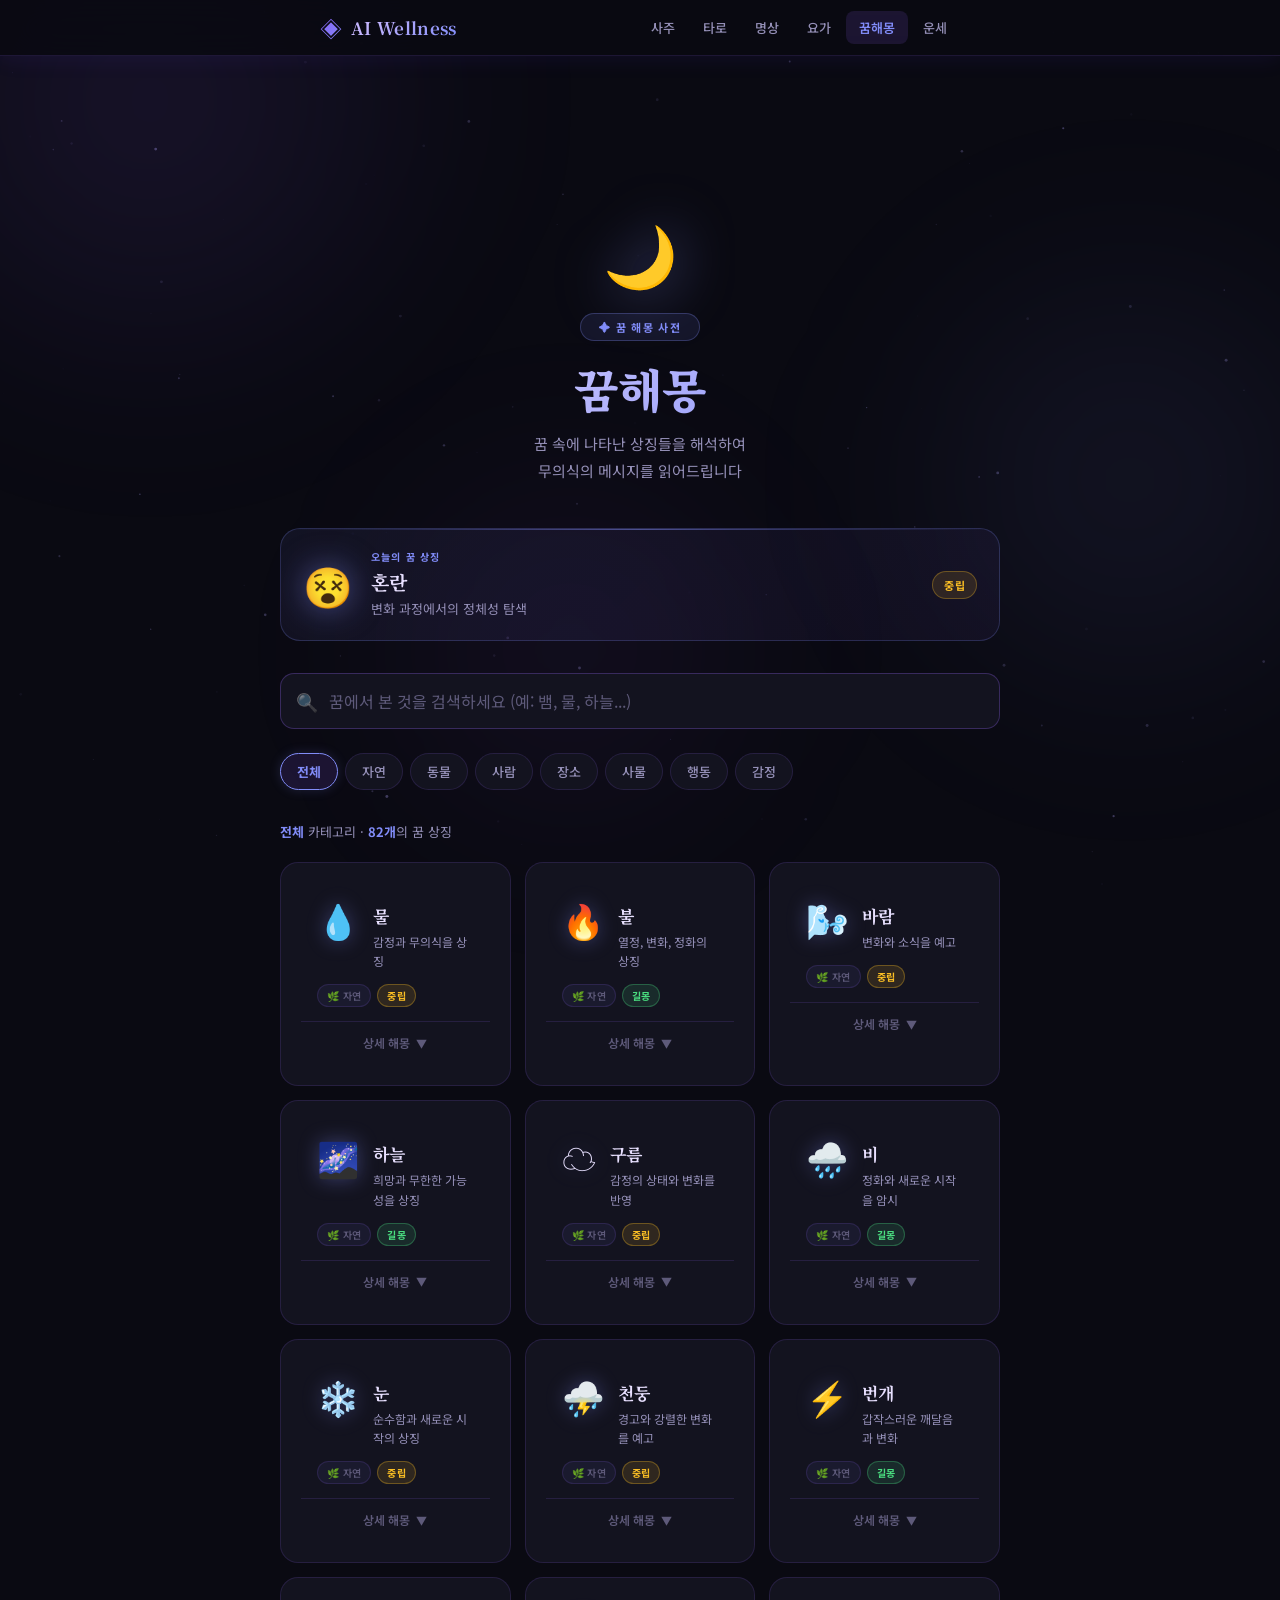
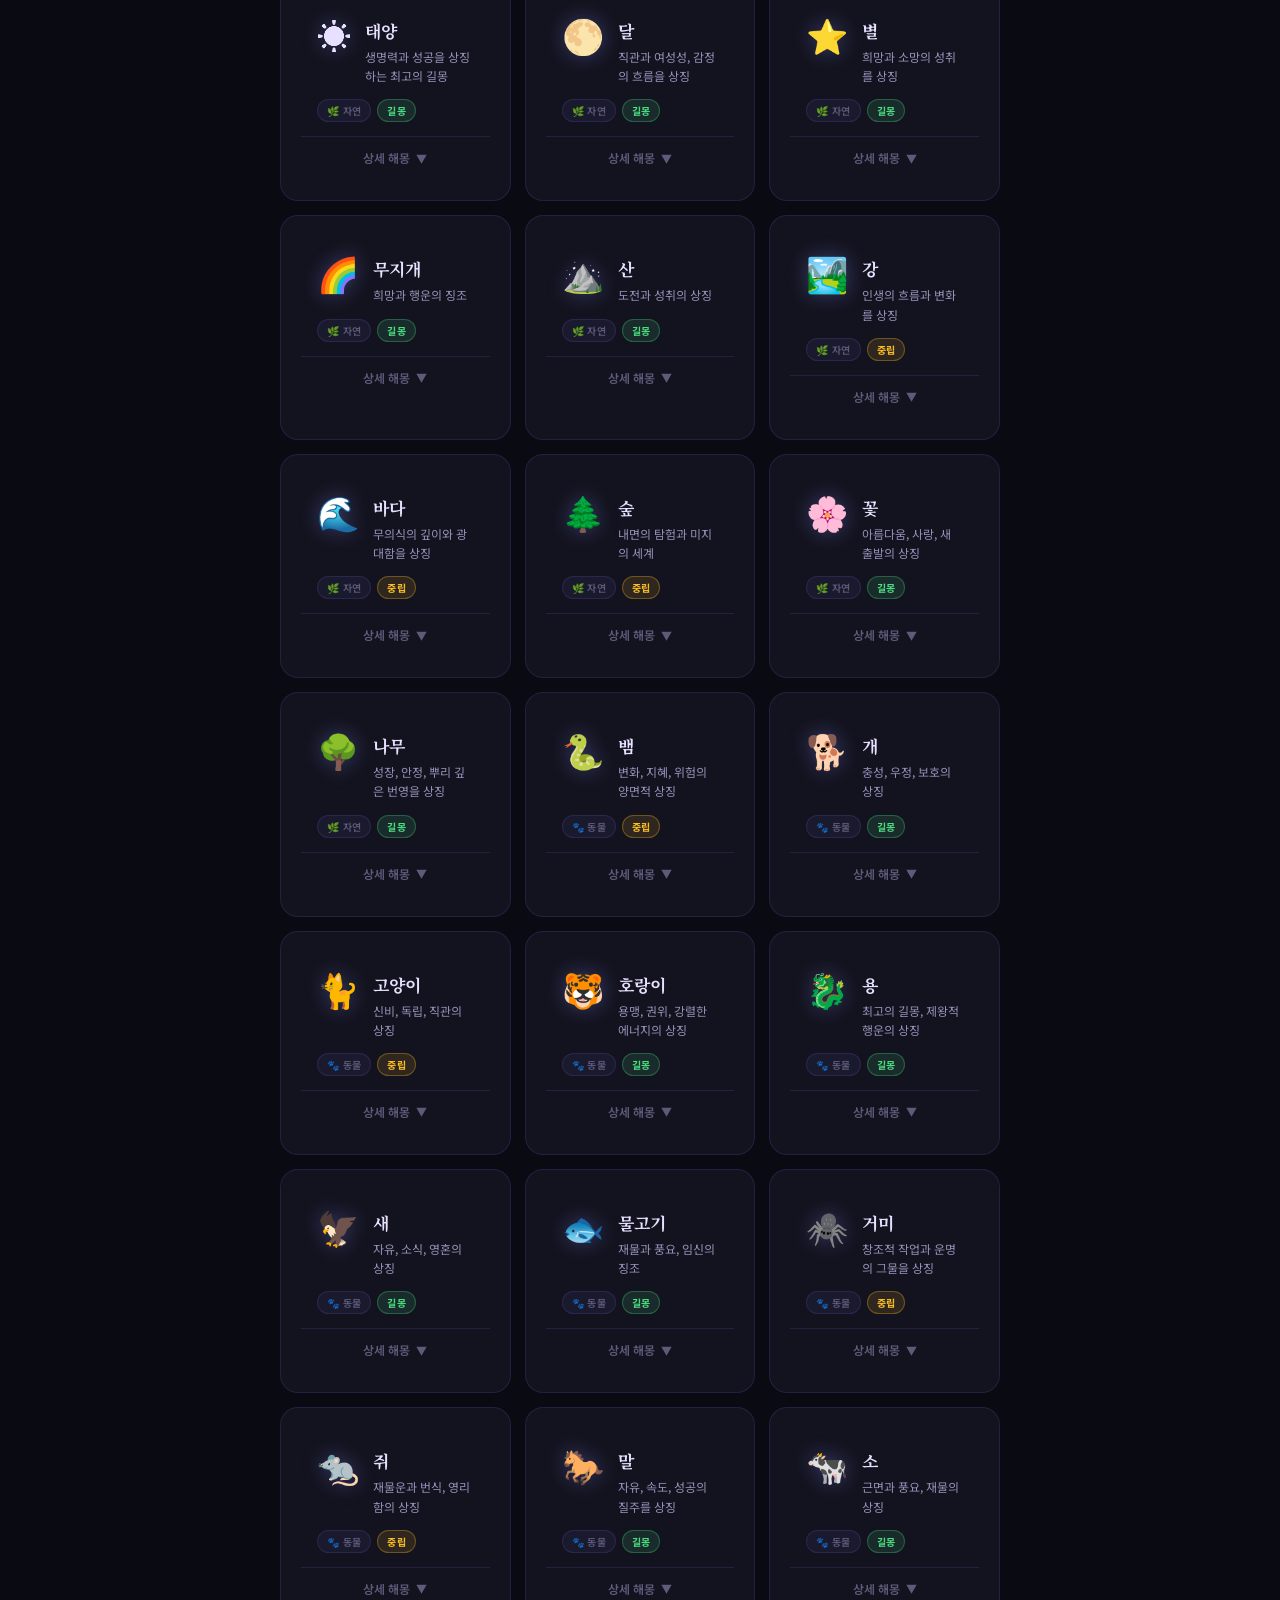
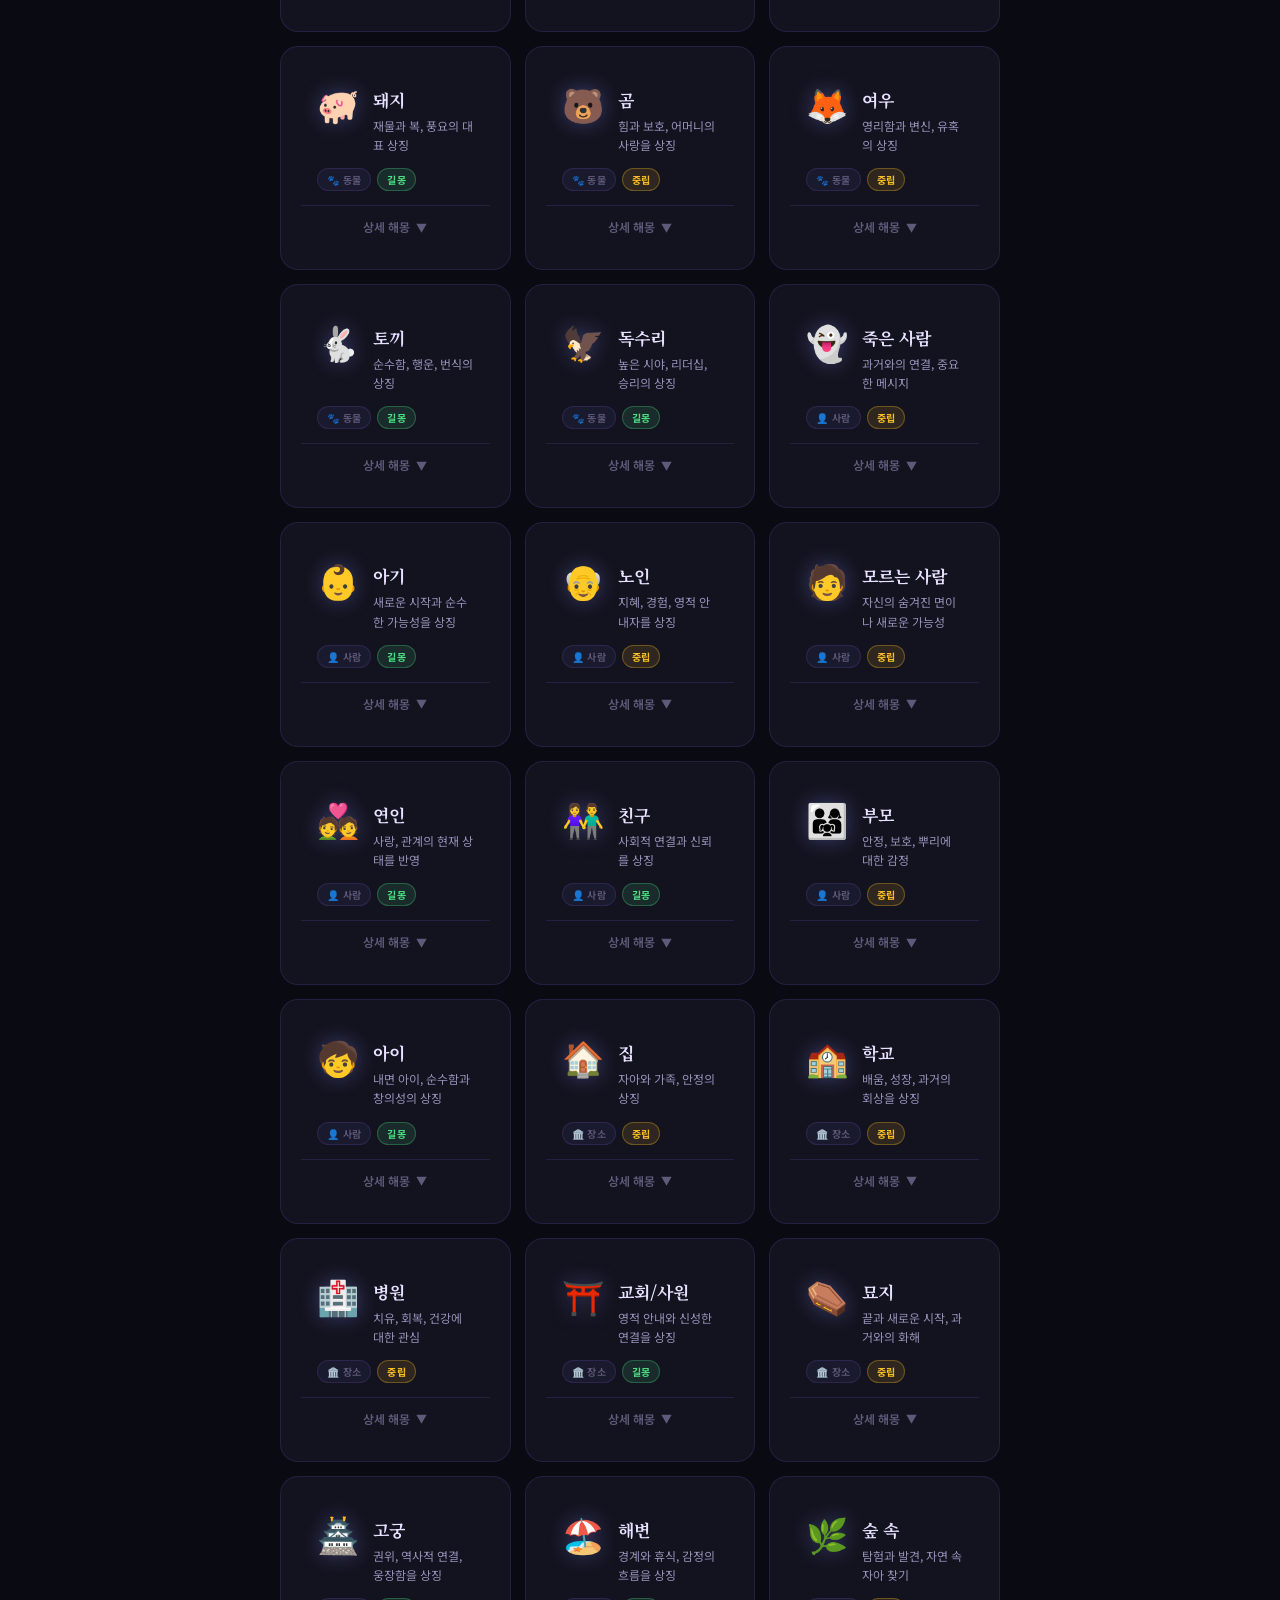
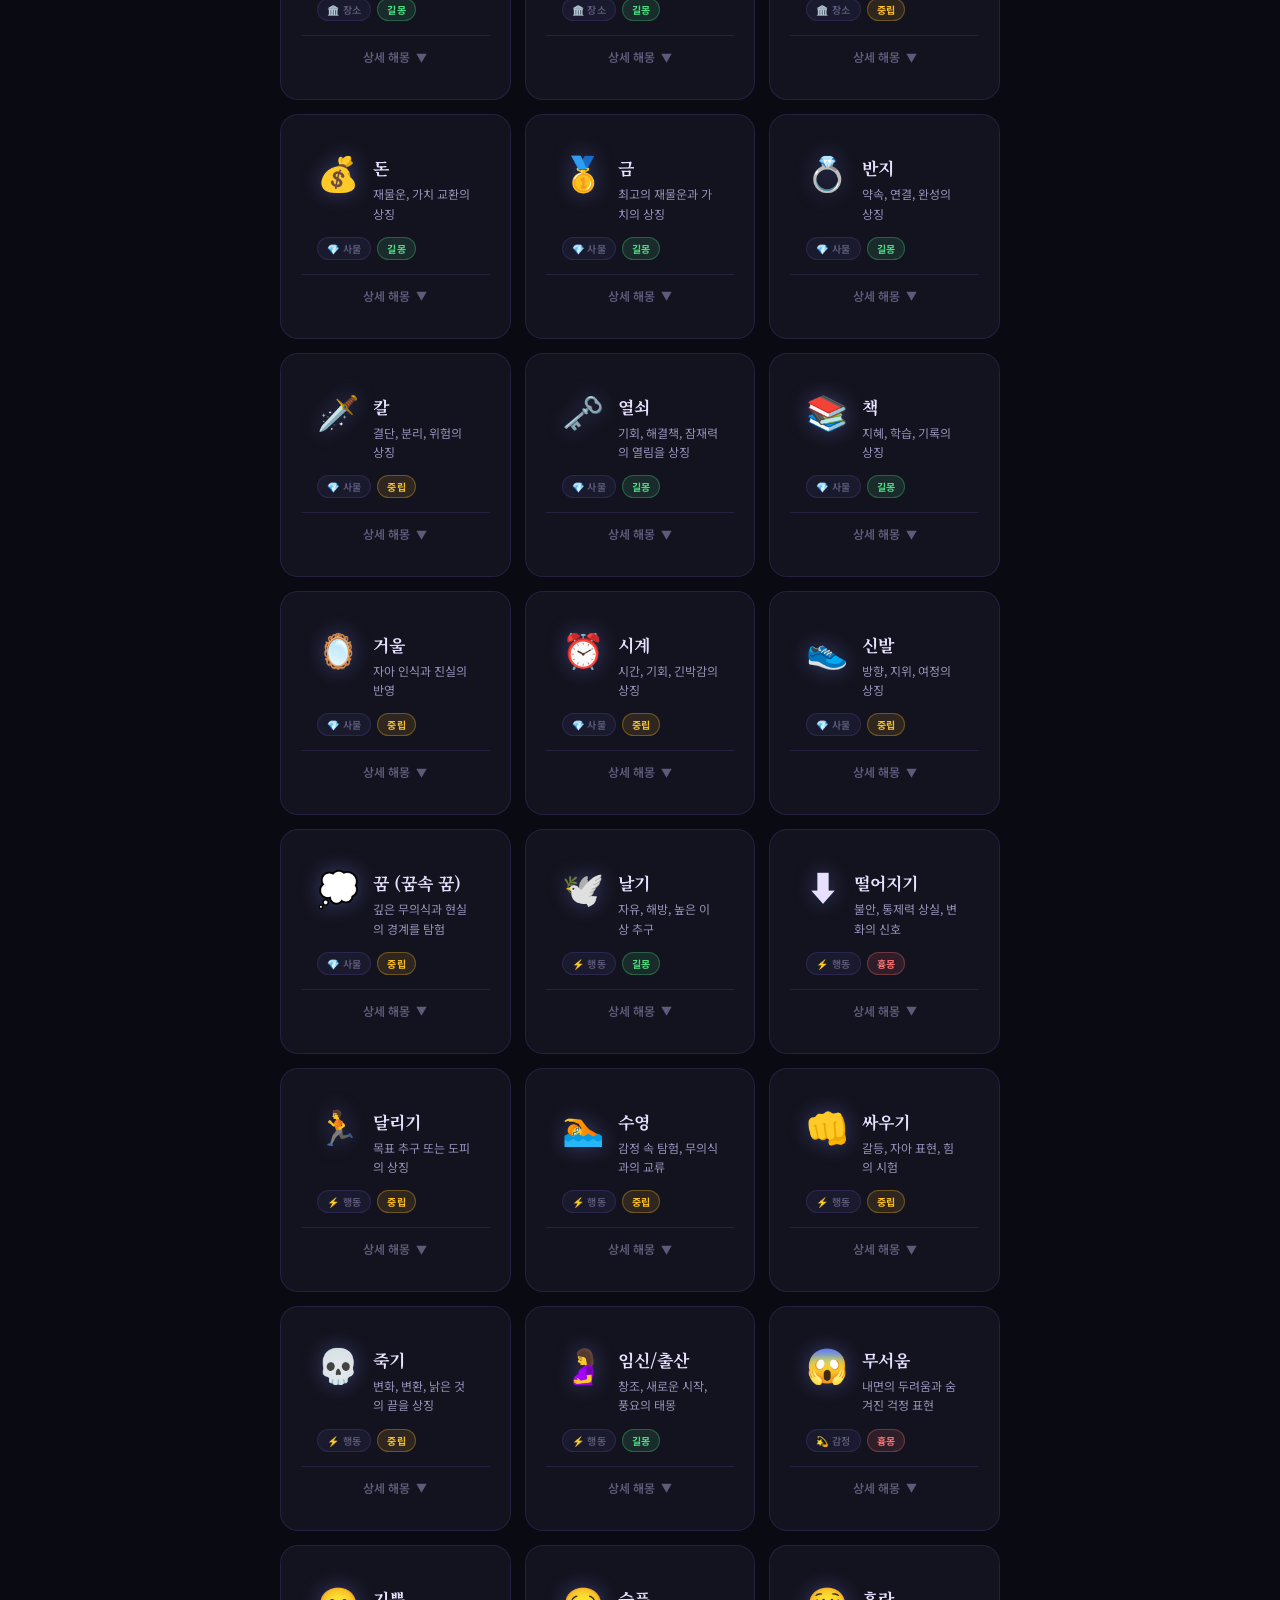
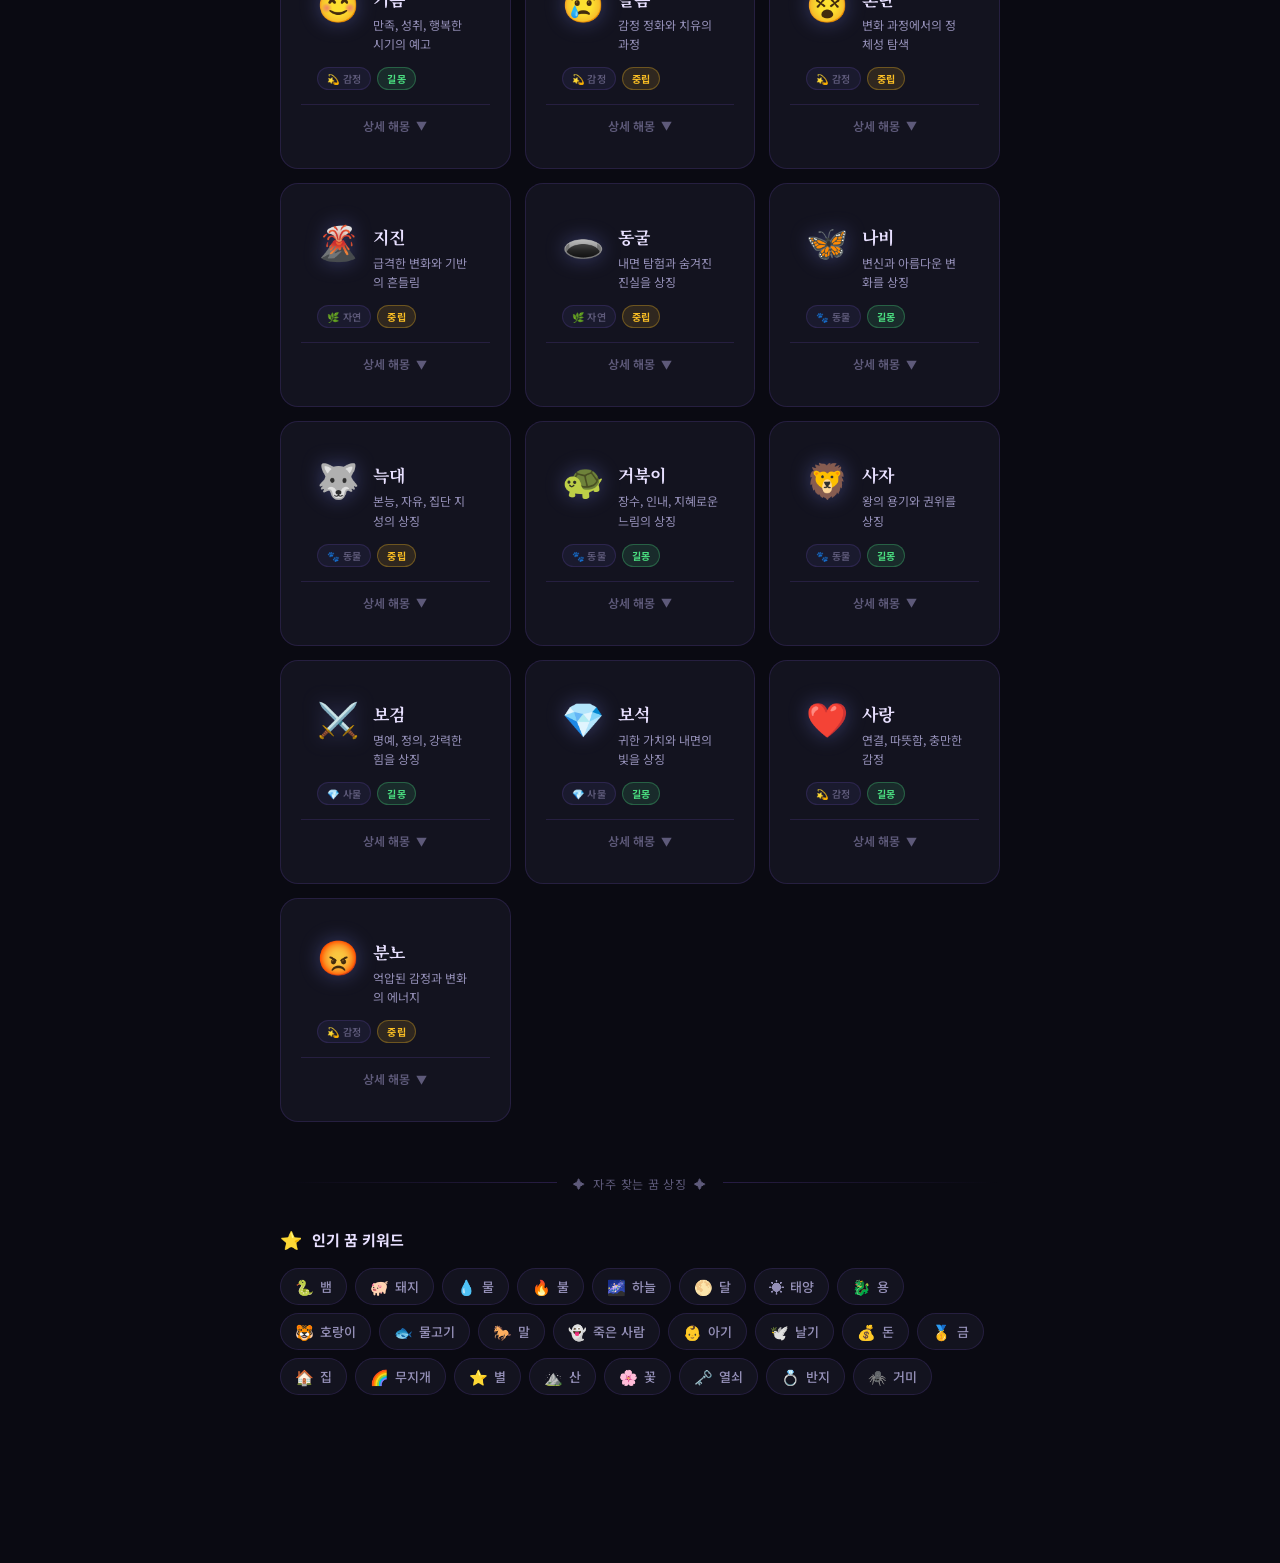
==== dream.html @ 6092f47d "Add dream/fortune pages and responsive media site improvements - Add dream.html/dream.js and fortune" ====
<!DOCTYPE html>
<html lang="ko">
<head>
  <meta charset="UTF-8" />
  <meta name="viewport" content="width=device-width, initial-scale=1.0" />
  <meta name="description" content="꿈해몽 — 꿈 속 상징의 의미를 분석하여 무의식을 탐구합니다 | AI Wellness" />
  <meta name="theme-color" content="#0a0a12" />
  <title>꿈해몽 — AI Wellness</title>
  <link rel="preconnect" href="https://fonts.googleapis.com" />
  <link rel="preconnect" href="https://fonts.gstatic.com" crossorigin />
  <link href="https://fonts.googleapis.com/css2?family=Noto+Sans+KR:wght@300;400;500;600;700&family=Noto+Serif+KR:wght@700;900&display=swap" rel="stylesheet" />
  <link rel="stylesheet" href="style.css" />
  <style>
    /* ══════════════════════════════════════
       DREAM PAGE — DARK MYSTICAL OVERRIDES
    ══════════════════════════════════════ */
    :root {
      --bg:          #0a0a12;
      --bg-card:     #13131f;
      --bg-card2:    #1a1a2e;
      --bg-hover:    #1e1e32;
      --border:      rgba(150,100,255,0.15);
      --border-hi:   rgba(150,100,255,0.28);
      --txt:         #e8e0ff;
      --txt-muted:   #9590b8;
      --txt-dim:     #5e5a7a;
      --accent:      #8b5cf6;
      --accent-dim:  rgba(139,92,246,0.14);
      --dream-accent:#818cf8;
      --dream-glow:  rgba(129,140,248,0.22);
      --good-c:      #4ade80;
      --bad-c:       #f87171;
      --neutral-c:   #fbbf24;
    }

    body {
      background: var(--bg);
      color: var(--txt);
    }

    /* Stars canvas (visible in dark mode) */
    #starsBg {
      display: block;
      position: fixed;
      inset: 0;
      z-index: 0;
      pointer-events: none;
      opacity: 0.55;
    }

    /* ── Header ── */
    .site-header {
      background: rgba(10,10,18,0.88);
      border-bottom-color: var(--border);
      box-shadow: 0 1px 24px rgba(100,60,255,0.1);
    }
    .logo-text {
      background: linear-gradient(135deg, #c4b5fd 20%, var(--dream-accent) 100%);
      -webkit-background-clip: text;
      -webkit-text-fill-color: transparent;
      background-clip: text;
    }
    .logo-sym {
      background: linear-gradient(135deg, var(--accent), var(--dream-accent));
      -webkit-background-clip: text;
      -webkit-text-fill-color: transparent;
      background-clip: text;
    }
    .page-nav {
      display: flex;
      gap: 2px;
      overflow-x: auto;
      -webkit-overflow-scrolling: touch;
      scrollbar-width: none;
    }
    .page-nav::-webkit-scrollbar { display: none; }
    .pn-link {
      padding: 7px 13px;
      font-size: 13px;
      font-weight: 500;
      color: var(--txt-muted);
      border-radius: 8px;
      white-space: nowrap;
      transition: background 0.2s, color 0.2s;
      text-decoration: none;
    }
    .pn-link:hover { background: var(--bg-card2); color: var(--txt); }
    .pn-link.active { background: var(--accent-dim); color: var(--dream-accent); font-weight: 600; }

    /* ── Orbs (dream palette) ── */
    .orb-1 { background: radial-gradient(circle, rgba(139,92,246,0.12) 0%, transparent 70%); }
    .orb-2 { background: radial-gradient(circle, rgba(129,140,248,0.09) 0%, transparent 70%); }
    .orb-3 { background: radial-gradient(circle, rgba(168,85,247,0.07) 0%, transparent 70%); }

    /* ══════════════════════════════════════
       LAYOUT
    ══════════════════════════════════════ */
    .dream-wrap {
      position: relative;
      z-index: 1;
      max-width: 760px;
      margin: 0 auto;
      padding: calc(var(--hdr) + 40px) 20px 120px;
    }

    /* ══════════════════════════════════════
       HERO
    ══════════════════════════════════════ */
    .dream-hero {
      text-align: center;
      padding-bottom: 44px;
    }
    .dream-moon {
      font-size: 60px;
      display: block;
      margin-bottom: 18px;
      filter: drop-shadow(0 0 28px rgba(129,140,248,0.55));
      animation: moonPulse 5s ease-in-out infinite;
    }
    @keyframes moonPulse {
      0%, 100% { filter: drop-shadow(0 0 28px rgba(129,140,248,0.55)); transform: scale(1); }
      50%       { filter: drop-shadow(0 0 44px rgba(129,140,248,0.85)); transform: scale(1.04); }
    }
    .dream-eyebrow {
      display: inline-flex;
      align-items: center;
      gap: 8px;
      padding: 5px 18px;
      border-radius: 999px;
      background: rgba(129,140,248,0.1);
      border: 1px solid rgba(129,140,248,0.28);
      font-size: 11px;
      font-weight: 700;
      color: var(--dream-accent);
      letter-spacing: 0.12em;
      text-transform: uppercase;
      margin-bottom: 20px;
    }
    .dream-title {
      font-family: 'Noto Serif KR', serif;
      font-size: clamp(30px, 7vw, 46px);
      font-weight: 900;
      line-height: 1.2;
      margin-bottom: 14px;
      background: linear-gradient(135deg, #e0d7ff 0%, var(--dream-accent) 50%, #c084fc 100%);
      background-size: 200% 200%;
      -webkit-background-clip: text;
      -webkit-text-fill-color: transparent;
      background-clip: text;
      animation: titleShimmer 7s ease infinite;
    }
    @keyframes titleShimmer {
      0%   { background-position: 0% 50%; }
      50%  { background-position: 100% 50%; }
      100% { background-position: 0% 50%; }
    }
    .dream-subtitle {
      font-size: 15px;
      color: var(--txt-muted);
      line-height: 1.8;
      max-width: 420px;
      margin: 0 auto;
    }

    /* ══════════════════════════════════════
       DAILY DREAM CARD
    ══════════════════════════════════════ */
    .daily-dream-card {
      background: linear-gradient(135deg, rgba(129,140,248,0.08) 0%, rgba(139,92,246,0.06) 100%);
      border: 1px solid rgba(129,140,248,0.22);
      border-radius: 20px;
      padding: 20px 22px;
      margin-bottom: 32px;
      display: flex;
      align-items: center;
      gap: 18px;
      position: relative;
      overflow: hidden;
    }
    .daily-dream-card::before {
      content: '';
      position: absolute;
      top: 0; left: 0; right: 0;
      height: 1px;
      background: linear-gradient(90deg, transparent, rgba(129,140,248,0.5), transparent);
    }
    .daily-dream-emoji {
      font-size: 40px;
      flex-shrink: 0;
      filter: drop-shadow(0 0 16px rgba(129,140,248,0.5));
    }
    .daily-dream-body { flex: 1; min-width: 0; }
    .daily-dream-label {
      font-size: 10px;
      font-weight: 700;
      letter-spacing: 0.12em;
      text-transform: uppercase;
      color: var(--dream-accent);
      margin-bottom: 4px;
    }
    .daily-dream-name {
      font-family: 'Noto Serif KR', serif;
      font-size: 19px;
      font-weight: 700;
      color: var(--txt);
      margin-bottom: 4px;
    }
    .daily-dream-short {
      font-size: 13px;
      color: var(--txt-muted);
      line-height: 1.6;
    }
    .daily-dream-omen {
      flex-shrink: 0;
      font-size: 11px;
      font-weight: 700;
      padding: 5px 11px;
      border-radius: 999px;
      letter-spacing: 0.04em;
    }
    .omen-good    { background: rgba(74,222,128,0.12); border: 1px solid rgba(74,222,128,0.3); color: var(--good-c); }
    .omen-bad     { background: rgba(248,113,113,0.12); border: 1px solid rgba(248,113,113,0.3); color: var(--bad-c); }
    .omen-neutral { background: rgba(251,191,36,0.12); border: 1px solid rgba(251,191,36,0.3); color: var(--neutral-c); }

    /* ══════════════════════════════════════
       SEARCH BOX
    ══════════════════════════════════════ */
    .search-section { margin-bottom: 24px; }
    .search-box-wrap {
      position: relative;
    }
    .search-icon {
      position: absolute;
      left: 16px;
      top: 50%;
      transform: translateY(-50%);
      font-size: 18px;
      pointer-events: none;
      opacity: 0.5;
    }
    .dream-search-inp {
      width: 100%;
      background: var(--bg-card);
      border: 1px solid var(--border-hi);
      border-radius: 14px;
      padding: 15px 48px 15px 48px;
      color: var(--txt);
      font-size: 16px;
      font-family: 'Noto Sans KR', sans-serif;
      outline: none;
      transition: border-color 0.22s, box-shadow 0.22s;
    }
    .dream-search-inp::placeholder { color: var(--txt-dim); }
    .dream-search-inp:focus {
      border-color: var(--dream-accent);
      box-shadow: 0 0 0 3px rgba(129,140,248,0.15), 0 0 20px rgba(129,140,248,0.1);
    }
    .search-clear-btn {
      position: absolute;
      right: 14px;
      top: 50%;
      transform: translateY(-50%);
      width: 26px;
      height: 26px;
      border-radius: 50%;
      background: var(--bg-card2);
      border: 1px solid var(--border);
      color: var(--txt-muted);
      font-size: 13px;
      display: flex;
      align-items: center;
      justify-content: center;
      cursor: pointer;
      opacity: 0;
      transition: opacity 0.2s, background 0.2s;
      pointer-events: none;
    }
    .search-clear-btn.visible { opacity: 1; pointer-events: auto; }
    .search-clear-btn:hover { background: var(--bg-hover); color: var(--txt); }

    /* ══════════════════════════════════════
       CATEGORY FILTER
    ══════════════════════════════════════ */
    .cat-filter-row {
      display: flex;
      gap: 7px;
      flex-wrap: wrap;
      margin-bottom: 28px;
    }
    .cat-btn {
      padding: 8px 16px;
      border-radius: 999px;
      background: var(--bg-card);
      border: 1px solid var(--border);
      font-size: 13px;
      font-weight: 500;
      color: var(--txt-muted);
      cursor: pointer;
      font-family: 'Noto Sans KR', sans-serif;
      transition: all 0.2s;
      white-space: nowrap;
    }
    .cat-btn:hover {
      border-color: var(--border-hi);
      color: var(--txt);
      background: var(--bg-hover);
    }
    .cat-btn.active {
      background: var(--accent-dim);
      border-color: var(--dream-accent);
      color: var(--dream-accent);
      font-weight: 700;
      box-shadow: 0 0 12px rgba(129,140,248,0.18);
    }

    /* ══════════════════════════════════════
       RESULTS HEADER
    ══════════════════════════════════════ */
    .results-meta {
      display: flex;
      align-items: center;
      justify-content: space-between;
      margin-bottom: 16px;
      min-height: 28px;
    }
    .results-count {
      font-size: 13px;
      color: var(--txt-muted);
    }
    .results-count strong { color: var(--dream-accent); }
    .results-sort {
      font-size: 12px;
      color: var(--txt-dim);
    }

    /* ══════════════════════════════════════
       RESULTS GRID
    ══════════════════════════════════════ */
    .results-grid {
      display: grid;
      grid-template-columns: repeat(auto-fill, minmax(220px, 1fr));
      gap: 14px;
      margin-bottom: 48px;
    }
    .dream-card {
      background: var(--bg-card);
      border: 1px solid var(--border);
      border-radius: 18px;
      overflow: hidden;
      cursor: pointer;
      transition: border-color 0.22s, transform 0.22s, box-shadow 0.22s;
      position: relative;
    }
    .dream-card::before {
      content: '';
      position: absolute;
      inset: 0;
      border-radius: inherit;
      background: radial-gradient(ellipse at 50% 0%, rgba(129,140,248,0.08) 0%, transparent 55%);
      opacity: 0;
      transition: opacity 0.3s;
      pointer-events: none;
    }
    .dream-card:hover {
      border-color: rgba(129,140,248,0.38);
      transform: translateY(-3px);
      box-shadow: 0 12px 32px rgba(129,140,248,0.12), 0 0 0 1px rgba(129,140,248,0.1);
    }
    .dream-card:hover::before { opacity: 1; }
    .dream-card.expanded { border-color: rgba(139,92,246,0.45); }

    .dc-top {
      display: flex;
      align-items: flex-start;
      gap: 14px;
      padding: 18px 16px 14px;
    }
    .dc-emoji {
      font-size: 34px;
      line-height: 1;
      flex-shrink: 0;
      filter: drop-shadow(0 0 10px rgba(129,140,248,0.35));
    }
    .dc-info { flex: 1; min-width: 0; }
    .dc-name {
      font-family: 'Noto Serif KR', serif;
      font-size: 17px;
      font-weight: 700;
      color: var(--txt);
      margin-bottom: 4px;
    }
    .dc-short {
      font-size: 12px;
      color: var(--txt-muted);
      line-height: 1.6;
    }
    .dc-badges {
      display: flex;
      align-items: center;
      gap: 6px;
      padding: 0 16px 14px;
      flex-wrap: wrap;
    }
    .dc-cat-badge {
      font-size: 10px;
      font-weight: 600;
      padding: 3px 9px;
      border-radius: 999px;
      background: var(--bg-card2);
      border: 1px solid var(--border);
      color: var(--txt-dim);
      letter-spacing: 0.03em;
    }
    .dc-omen-badge {
      font-size: 10px;
      font-weight: 700;
      padding: 3px 9px;
      border-radius: 999px;
      letter-spacing: 0.03em;
    }
    .dc-expand-btn {
      width: 100%;
      padding: 12px 16px;
      border-top: 1px solid var(--border);
      font-size: 12px;
      font-weight: 600;
      color: var(--txt-dim);
      display: flex;
      align-items: center;
      justify-content: center;
      gap: 6px;
      transition: color 0.2s, background 0.2s;
      cursor: pointer;
      font-family: 'Noto Sans KR', sans-serif;
    }
    .dc-expand-btn:hover { color: var(--dream-accent); background: rgba(129,140,248,0.05); }
    .dc-expand-arrow {
      font-size: 11px;
      transition: transform 0.25s;
      display: inline-block;
    }
    .dream-card.expanded .dc-expand-arrow { transform: rotate(180deg); }

    /* Expanded body */
    .dc-body {
      display: none;
      padding: 16px;
      border-top: 1px solid var(--border);
      background: rgba(0,0,0,0.15);
      animation: fadeUp 0.25s ease both;
    }
    .dream-card.expanded .dc-body { display: block; }
    .dc-meaning {
      font-size: 13px;
      color: var(--txt-muted);
      line-height: 1.85;
      margin-bottom: 16px;
    }
    .dc-lucky-row {
      display: flex;
      gap: 8px;
      flex-wrap: wrap;
    }
    .dc-lucky-item {
      flex: 1;
      min-width: 70px;
      background: var(--bg-card2);
      border: 1px solid var(--border);
      border-radius: 10px;
      padding: 10px 8px;
      text-align: center;
    }
    .dc-lucky-label {
      font-size: 10px;
      color: var(--txt-dim);
      margin-bottom: 4px;
      letter-spacing: 0.04em;
    }
    .dc-lucky-val {
      font-size: 14px;
      font-weight: 700;
      color: var(--dream-accent);
    }
    .dc-tags {
      display: flex;
      gap: 5px;
      flex-wrap: wrap;
      margin-top: 14px;
    }
    .dc-tag {
      font-size: 11px;
      padding: 3px 9px;
      border-radius: 999px;
      background: rgba(129,140,248,0.07);
      border: 1px solid rgba(129,140,248,0.18);
      color: var(--txt-dim);
    }

    /* ══════════════════════════════════════
       EMPTY STATE
    ══════════════════════════════════════ */
    .empty-state {
      text-align: center;
      padding: 60px 20px;
      display: none;
    }
    .empty-state.show { display: block; }
    .empty-icon { font-size: 48px; margin-bottom: 16px; opacity: 0.4; }
    .empty-title {
      font-size: 16px;
      font-weight: 700;
      color: var(--txt);
      margin-bottom: 8px;
    }
    .empty-sub { font-size: 13px; color: var(--txt-muted); }

    /* ══════════════════════════════════════
       POPULAR KEYWORDS
    ══════════════════════════════════════ */
    .popular-section {
      margin-bottom: 48px;
    }
    .section-head {
      display: flex;
      align-items: center;
      gap: 10px;
      margin-bottom: 16px;
    }
    .section-icon { font-size: 18px; }
    .section-title {
      font-size: 15px;
      font-weight: 700;
      color: var(--txt);
    }
    .popular-chips {
      display: flex;
      flex-wrap: wrap;
      gap: 8px;
    }
    .pop-chip {
      display: inline-flex;
      align-items: center;
      gap: 6px;
      padding: 7px 14px;
      border-radius: 999px;
      background: var(--bg-card);
      border: 1px solid var(--border);
      font-size: 13px;
      font-weight: 500;
      color: var(--txt-muted);
      cursor: pointer;
      font-family: 'Noto Sans KR', sans-serif;
      transition: all 0.2s;
      text-decoration: none;
    }
    .pop-chip:hover {
      border-color: rgba(129,140,248,0.35);
      color: var(--txt);
      background: var(--bg-hover);
      transform: translateY(-1px);
      box-shadow: 0 4px 12px rgba(129,140,248,0.12);
    }
    .pop-chip-emoji { font-size: 15px; }

    /* ══════════════════════════════════════
       BOTTOM NAV
    ══════════════════════════════════════ */
    .bottom-nav {
      position: fixed;
      bottom: 0; left: 0; right: 0;
      z-index: 100;
      display: flex;
      align-items: center;
      justify-content: space-around;
      height: 64px;
      background: rgba(10,10,18,0.94);
      backdrop-filter: blur(20px);
      -webkit-backdrop-filter: blur(20px);
      border-top: 1px solid var(--border);
      padding: 0 4px;
      padding-bottom: env(safe-area-inset-bottom, 0);
    }
    .bn-item {
      display: flex;
      flex-direction: column;
      align-items: center;
      gap: 3px;
      flex: 1;
      padding: 6px 4px;
      text-decoration: none;
      color: var(--txt-dim);
      transition: color 0.2s;
      min-width: 0;
    }
    .bn-item:hover { color: var(--txt-muted); }
    .bn-item.active { color: var(--dream-accent); }
    .bn-icon {
      font-size: 20px;
      line-height: 1;
    }
    .bn-label {
      font-size: 10px;
      font-weight: 600;
      letter-spacing: 0.02em;
      white-space: nowrap;
      overflow: hidden;
      text-overflow: ellipsis;
      max-width: 100%;
    }
    .bn-item.active .bn-icon {
      filter: drop-shadow(0 0 8px rgba(129,140,248,0.7));
    }

    /* ══════════════════════════════════════
       SEPARATING DIVIDER
    ══════════════════════════════════════ */
    .mystic-divider {
      text-align: center;
      margin: 36px 0 32px;
      position: relative;
    }
    .mystic-divider::before {
      content: '';
      position: absolute;
      top: 50%;
      left: 0; right: 0;
      height: 1px;
      background: linear-gradient(90deg, transparent, var(--border-hi), transparent);
    }
    .mystic-divider-inner {
      display: inline-flex;
      align-items: center;
      gap: 10px;
      background: var(--bg);
      padding: 0 16px;
      position: relative;
      font-size: 12px;
      color: var(--txt-dim);
      letter-spacing: 0.06em;
    }

    /* ══════════════════════════════════════
       CATEGORY SECTION HEADERS
    ══════════════════════════════════════ */
    .category-header {
      display: flex;
      align-items: center;
      gap: 10px;
      margin-bottom: 14px;
      padding-bottom: 10px;
      border-bottom: 1px solid var(--border);
    }
    .category-header-icon { font-size: 18px; }
    .category-header-name {
      font-size: 14px;
      font-weight: 700;
      color: var(--txt);
    }
    .category-header-count {
      font-size: 11px;
      color: var(--txt-dim);
      margin-left: auto;
    }

    /* ══════════════════════════════════════
       ANIMATIONS
    ══════════════════════════════════════ */
    @keyframes fadeUp {
      from { opacity: 0; transform: translateY(12px); }
      to   { opacity: 1; transform: translateY(0); }
    }
    .results-grid { animation: fadeUp 0.35s ease both; }

    /* ══════════════════════════════════════
       RESPONSIVE
    ══════════════════════════════════════ */
    @media (max-width: 520px) {
      .results-grid { grid-template-columns: 1fr; }
      .dream-wrap { padding-left: 14px; padding-right: 14px; }
      .daily-dream-card { flex-direction: column; text-align: center; gap: 12px; }
      .daily-dream-omen { align-self: center; }
    }
    @media (min-width: 521px) and (max-width: 680px) {
      .results-grid { grid-template-columns: repeat(2, 1fr); }
    }
    @media (max-width: 360px) {
      .cat-btn { padding: 7px 11px; font-size: 12px; }
    }

    /* ══════════════════════════════════════
       TOAST
    ══════════════════════════════════════ */
    .toast {
      position: fixed;
      bottom: 80px;
      left: 50%;
      transform: translateX(-50%) translateY(20px);
      background: var(--bg-card);
      border: 1px solid rgba(129,140,248,0.3);
      color: var(--txt);
      padding: 11px 22px;
      border-radius: 999px;
      font-size: 14px;
      font-weight: 500;
      z-index: 999;
      opacity: 0;
      transition: transform 0.3s ease, opacity 0.3s;
      white-space: nowrap;
      pointer-events: none;
      box-shadow: 0 8px 24px rgba(0,0,0,0.4);
    }
    .toast.show {
      transform: translateX(-50%) translateY(0);
      opacity: 1;
    }
  </style>
</head>
<body>
  <canvas id="starsBg"></canvas>

  <!-- Ambient orbs -->
  <div class="orb orb-1"></div>
  <div class="orb orb-2"></div>
  <div class="orb orb-3"></div>

  <!-- Header -->
  <header class="site-header">
    <div class="header-inner">
      <a href="index.html" class="logo">
        <span class="logo-sym">◈</span>
        <span class="logo-text">AI Wellness</span>
      </a>
      <nav class="page-nav">
        <a href="saju.html"       class="pn-link">사주</a>
        <a href="tarot.html"      class="pn-link">타로</a>
        <a href="meditation.html" class="pn-link">명상</a>
        <a href="yoga.html"       class="pn-link">요가</a>
        <a href="dream.html"      class="pn-link active">꿈해몽</a>
        <a href="fortune.html"    class="pn-link">운세</a>
      </nav>
    </div>
  </header>

  <main class="dream-wrap">

    <!-- Hero -->
    <section class="dream-hero">
      <span class="dream-moon">🌙</span>
      <div class="dream-eyebrow">✦ 꿈 해몽 사전</div>
      <h1 class="dream-title">꿈해몽</h1>
      <p class="dream-subtitle">
        꿈 속에 나타난 상징들을 해석하여<br/>
        무의식의 메시지를 읽어드립니다
      </p>
    </section>

    <!-- Today's Dream -->
    <div class="daily-dream-card" id="dailyDreamCard">
      <div class="daily-dream-emoji" id="dailyEmoji">🌙</div>
      <div class="daily-dream-body">
        <div class="daily-dream-label">오늘의 꿈 상징</div>
        <div class="daily-dream-name" id="dailyName">로딩 중...</div>
        <div class="daily-dream-short" id="dailyShort"></div>
      </div>
      <div class="daily-dream-omen" id="dailyOmen"></div>
    </div>

    <!-- Search -->
    <div class="search-section">
      <div class="search-box-wrap">
        <span class="search-icon">🔍</span>
        <input
          id="dreamSearchInp"
          class="dream-search-inp"
          type="text"
          placeholder="꿈에서 본 것을 검색하세요 (예: 뱀, 물, 하늘...)"
          autocomplete="off"
          autocorrect="off"
          spellcheck="false"
        />
        <button class="search-clear-btn" id="searchClearBtn" aria-label="검색어 지우기">✕</button>
      </div>
    </div>

    <!-- Category Filter -->
    <div class="cat-filter-row" id="catFilterRow">
      <button class="cat-btn active" data-cat="all">전체</button>
      <button class="cat-btn" data-cat="nature">자연</button>
      <button class="cat-btn" data-cat="animal">동물</button>
      <button class="cat-btn" data-cat="person">사람</button>
      <button class="cat-btn" data-cat="place">장소</button>
      <button class="cat-btn" data-cat="object">사물</button>
      <button class="cat-btn" data-cat="action">행동</button>
      <button class="cat-btn" data-cat="emotion">감정</button>
    </div>

    <!-- Results Meta -->
    <div class="results-meta" id="resultsMeta">
      <div class="results-count" id="resultsCount"></div>
    </div>

    <!-- Results Grid -->
    <div class="results-grid" id="resultsGrid"></div>

    <!-- Empty State -->
    <div class="empty-state" id="emptyState">
      <div class="empty-icon">🌑</div>
      <div class="empty-title">꿈 상징을 찾을 수 없습니다</div>
      <div class="empty-sub">다른 키워드로 검색하거나 카테고리를 변경해 보세요</div>
    </div>

    <!-- Divider -->
    <div class="mystic-divider">
      <span class="mystic-divider-inner">✦&nbsp;&nbsp;자주 찾는 꿈 상징&nbsp;&nbsp;✦</span>
    </div>

    <!-- Popular Keywords -->
    <section class="popular-section">
      <div class="section-head">
        <span class="section-icon">⭐</span>
        <span class="section-title">인기 꿈 키워드</span>
      </div>
      <div class="popular-chips" id="popularChips"></div>
    </section>

  </main>

  <!-- Bottom Nav -->
  <nav class="bottom-nav">
    <a href="index.html"      class="bn-item"><span class="bn-icon">◈</span><span class="bn-label">홈</span></a>
    <a href="saju.html"       class="bn-item"><span class="bn-icon">☯</span><span class="bn-label">사주</span></a>
    <a href="tarot.html"      class="bn-item"><span class="bn-icon">🃏</span><span class="bn-label">타로</span></a>
    <a href="meditation.html" class="bn-item"><span class="bn-icon">🧘</span><span class="bn-label">명상</span></a>
    <a href="yoga.html"       class="bn-item"><span class="bn-icon">🌿</span><span class="bn-label">요가</span></a>
    <a href="dream.html"      class="bn-item active"><span class="bn-icon">🌙</span><span class="bn-label">꿈해몽</span></a>
    <a href="fortune.html"    class="bn-item"><span class="bn-icon">⭐</span><span class="bn-label">운세</span></a>
  </nav>

  <!-- Toast -->
  <div class="toast" id="toast"></div>

  <script src="stars.js"></script>
  <script src="dream.js"></script>
</body>
</html>
---- style.css ----
/* ======================================================
   AI Wellness — Dark Mystical UI  v2.0
   ====================================================== */

/* ── Variables ── */
:root {
  --bg:        #07070f;
  --bg-card:   #0f0f1a;
  --bg-card2:  #161625;
  --bg-hover:  #1e1e30;
  --border:    rgba(139,92,246,0.18);
  --border-hi: rgba(139,92,246,0.35);
  --txt:       #e8e0ff;
  --txt-muted: #9590b8;
  --txt-dim:   #4e4a6a;
  --accent:    #8b5cf6;
  --accent-dim:rgba(139,92,246,0.15);
  --gold:      #f4d03f;
  --gold-dim:  rgba(244,208,63,0.15);
  /* five element colors — vivid for dark bg */
  --wood:  #34d399;
  --fire:  #f87171;
  --earth: #fbbf24;
  --metal: #94a3b8;
  --water: #60a5fa;
  /* pillar glow */
  --wood-glow:  rgba(52,211,153,0.2);
  --fire-glow:  rgba(248,113,113,0.2);
  --earth-glow: rgba(251,191,36,0.2);
  --metal-glow: rgba(148,163,184,0.2);
  --water-glow: rgba(96,165,250,0.2);

  --r-sm:  8px;
  --r-md:  14px;
  --r-lg:  20px;
  --r-xl:  28px;
  --hdr:   56px;
  --bnav:  64px; /* bottom nav height */
  --font:  'Noto Sans KR', -apple-system, 'Helvetica Neue', sans-serif;
  --serif: 'Noto Serif KR', 'Batang', 'UnBatang', serif;
  --ease:  cubic-bezier(0.4,0,0.2,1);
  --t:     0.22s;
}

/* ── Reset ── */
*, *::before, *::after { box-sizing:border-box; margin:0; padding:0; }
html { scroll-behavior:smooth; }
body {
  font-family: var(--font);
  background: var(--bg);
  color: var(--txt);
  min-height: 100vh;
  overflow-x: hidden;
  -webkit-font-smoothing: antialiased;
}
a { color:inherit; text-decoration:none; }
button { cursor:pointer; font-family:var(--font); border:none; background:none; }
select { font-family:var(--font); }
ul { list-style:none; }

/* ── Stars Canvas ── */
#starsBg {
  position: fixed;
  inset: 0;
  z-index: 0;
  pointer-events: none;
}

/* ── Header ── */
.site-header {
  position: fixed;
  top:0; left:0; right:0;
  z-index: 100;
  height: var(--hdr);
  background: rgba(7,7,15,0.88);
  backdrop-filter: blur(24px);
  -webkit-backdrop-filter: blur(24px);
  border-bottom: 1px solid rgba(139,92,246,0.12);
  box-shadow: 0 1px 30px rgba(0,0,0,0.5);
}
.header-inner {
  max-width: 680px;
  margin: 0 auto;
  padding: 0 20px;
  height: 100%;
  display: flex;
  align-items: center;
}
.logo {
  display: flex;
  align-items: center;
  gap: 9px;
}
.logo-sym {
  font-size: 22px;
  background: linear-gradient(135deg, var(--earth), var(--accent));
  -webkit-background-clip: text;
  -webkit-text-fill-color: transparent;
  background-clip: text;
}
.logo-text {
  font-family: var(--serif);
  font-size: 17px;
  font-weight: 700;
  letter-spacing: 0.02em;
  background: linear-gradient(135deg, #e8e0ff 30%, var(--accent) 70%, var(--gold) 100%);
  -webkit-background-clip: text;
  -webkit-text-fill-color: transparent;
  background-clip: text;
}

/* ── Container ── */
.cw {
  max-width: 680px;
  margin: 0 auto;
  padding: 0 20px 60px;
}

/* ════════════════════════════
   FORM SECTION
════════════════════════════ */
#formSection {
  position: relative;
  z-index: 1;
  min-height: 100vh;
  display: flex;
  align-items: flex-start;
  justify-content: center;
  padding: calc(var(--hdr) + 48px) 20px 60px;
}
.form-wrap {
  width: 100%;
  max-width: 480px;
}
.form-eyebrow {
  font-size: 12px;
  font-weight: 600;
  color: var(--accent);
  letter-spacing: 0.1em;
  text-transform: uppercase;
  margin-bottom: 12px;
  text-align: center;
}
.form-title {
  font-size: clamp(20px, 5vw, 26px);
  font-weight: 700;
  text-align: center;
  margin-bottom: 28px;
  letter-spacing: -0.01em;
  color: var(--txt);
}
.form-card {
  background: var(--bg-card);
  border: 1px solid var(--border);
  border-radius: var(--r-xl);
  padding: 28px 24px;
  display: flex;
  flex-direction: column;
  gap: 20px;
}

/* Field */
.field-group {
  display: flex;
  flex-direction: column;
  gap: 10px;
}
.field-row {
  display: grid;
  grid-template-columns: 1fr auto;
  gap: 14px;
  align-items: start;
}
.fg-gender { min-width: 130px; }
.field-label {
  font-size: 12px;
  font-weight: 600;
  color: var(--txt-muted);
  letter-spacing: 0.06em;
  text-transform: uppercase;
  display: flex;
  align-items: center;
  gap: 5px;
}

/* Text Input */
.text-inp {
  width: 100%;
  background: var(--bg-card2);
  border: 1px solid var(--border-hi);
  border-radius: var(--r-md);
  padding: 12px 14px;
  color: var(--txt);
  font-size: 15px;
  font-family: var(--font);
  outline: none;
  transition: border-color var(--t) var(--ease), box-shadow var(--t) var(--ease);
}
.text-inp::placeholder { color: var(--txt-dim); }
.text-inp:focus {
  border-color: var(--accent);
  box-shadow: 0 0 0 3px rgba(139,92,246,0.15);
}

/* Toggle Buttons */
.toggle-wrap {
  display: flex;
  background: var(--bg-card2);
  border-radius: var(--r-md);
  padding: 3px;
  gap: 2px;
  border: 1px solid var(--border);
}
.tog-btn {
  flex: 1;
  padding: 9px 14px;
  border-radius: calc(var(--r-md) - 3px);
  font-size: 13px;
  font-weight: 500;
  color: var(--txt-muted);
  transition: all var(--t) var(--ease);
}
.tog-btn.active {
  background: var(--accent);
  color: #ffffff;
  font-weight: 700;
}

/* Custom Select */
.sel-row { display: grid; gap: 10px; }
.sel-row.three-col { grid-template-columns: 1fr 1fr 1fr; }
.sel-row.two-col   { grid-template-columns: 1fr 1fr; }
.sel-box { position: relative; }
.sel-box::after {
  content: '▾';
  position: absolute;
  right: 12px; top: 50%;
  transform: translateY(-50%);
  font-size: 11px;
  color: var(--txt-muted);
  pointer-events: none;
}
.sel-full { width: 100%; }
.csel {
  width: 100%;
  background: var(--bg-card2);
  border: 1px solid var(--border-hi);
  border-radius: var(--r-md);
  padding: 12px 32px 12px 14px;
  color: var(--txt);
  font-size: 14px;
  appearance: none;
  -webkit-appearance: none;
  cursor: pointer;
  outline: none;
  transition: border-color var(--t) var(--ease);
}
.csel:focus { border-color: var(--accent); }
.csel option { background: var(--bg-card2); color: var(--txt); }

/* Sub Notes */
.sub-note {
  font-size: 12px;
  color: var(--txt-muted);
  line-height: 1.6;
  margin-top: 4px;
}
.sub-note strong { color: var(--accent); }

/* Tip Badge */
.tip-badge {
  display: inline-flex;
  align-items: center;
  justify-content: center;
  width: 16px; height: 16px;
  border-radius: 50%;
  background: var(--bg-hover);
  border: 1px solid var(--border-hi);
  font-size: 10px;
  color: var(--txt-muted);
  cursor: pointer;
  font-weight: 700;
  transition: background var(--t);
  flex-shrink: 0;
}
.tip-badge:hover { background: var(--bg-card2); }

/* Analyze Button */
.analyze-btn {
  width: 100%;
  display: flex;
  align-items: center;
  justify-content: center;
  gap: 8px;
  padding: 16px;
  border-radius: var(--r-lg);
  background: linear-gradient(135deg, #7c3aed, #8b5cf6);
  color: #ffffff;
  font-size: 15px;
  font-weight: 700;
  font-family: var(--font);
  transition: transform var(--t) var(--ease), box-shadow var(--t) var(--ease), opacity var(--t);
  box-shadow: 0 4px 24px rgba(139,92,246,0.45);
  margin-top: 4px;
}
.analyze-btn:hover {
  transform: translateY(-2px);
  box-shadow: 0 8px 32px rgba(139,92,246,0.6);
}
.analyze-btn:active { transform: translateY(0); }
.analyze-btn:disabled { opacity: 0.55; cursor: not-allowed; transform: none; }

/* Tooltip */
.tooltip {
  position: fixed;
  z-index: 999;
  background: #1a1a2e;
  color: #e8e0ff;
  border: 1px solid rgba(139,92,246,0.3);
  border-radius: var(--r-sm);
  padding: 8px 12px;
  font-size: 12px;
  line-height: 1.6;
  max-width: 220px;
  pointer-events: none;
  opacity: 0;
  transition: opacity 0.15s;
}
.tooltip.show { opacity: 1; }

/* ════════════════════════════
   RESULT SECTION
════════════════════════════ */
#resultSection {
  position: relative;
  z-index: 1;
  padding-top: var(--hdr);
  animation: fadeUp 0.45s var(--ease) both;
}
@keyframes fadeUp {
  from { opacity:0; transform:translateY(20px); }
  to   { opacity:1; transform:translateY(0); }
}

/* Result Header */
.res-header {
  position: sticky;
  top: var(--hdr);
  z-index: 90;
  background: rgba(240,244,255,0.95);
  backdrop-filter: blur(16px);
  -webkit-backdrop-filter: blur(16px);
  border-bottom: 1px solid var(--border);
  display: flex;
  align-items: center;
  justify-content: space-between;
  padding: 12px 20px;
}
.back-btn {
  width: 40px; height: 40px;
  display: flex; align-items:center; justify-content:center;
  border-radius: 50%;
  background: var(--bg-card2);
  border: 1px solid var(--border-hi);
  color: var(--txt);
  transition: background var(--t);
}
.back-btn:hover { background: var(--bg-hover); }
.res-user {
  font-size: 14px;
  font-weight: 500;
  color: var(--txt-muted);
  text-align: center;
}
.res-user strong { color: var(--txt); }

/* Saju ToC */
.saju-toc {
  position: sticky;
  top: var(--hdr);
  z-index: 85;
  background: rgba(240,244,255,0.97);
  backdrop-filter: blur(16px);
  border-bottom: 1px solid var(--border);
  display: flex;
  align-items: center;
  gap: 12px;
  padding: 0 16px;
  overflow-x: auto;
  -webkit-overflow-scrolling: touch;
  scrollbar-width: none;
  min-height: 44px;
}
.saju-toc::-webkit-scrollbar { display: none; }
.saju-toc-label {
  font-size: 10px;
  font-weight: 700;
  letter-spacing: 0.1em;
  color: var(--txt-dim);
  text-transform: uppercase;
  white-space: nowrap;
}
.saju-toc-links {
  display: flex;
  gap: 4px;
  align-items: center;
}
.saju-toc-item {
  padding: 6px 12px;
  border-radius: 999px;
  font-size: 12px;
  font-weight: 500;
  color: var(--txt-muted);
  white-space: nowrap;
  transition: all var(--t);
  text-decoration: none;
  border: 1px solid transparent;
}
.saju-toc-item:hover {
  color: var(--accent);
  background: var(--accent-dim);
}
.saju-toc-item.active {
  color: var(--accent);
  background: var(--accent-dim);
  border-color: rgba(79,70,229,0.2);
  font-weight: 600;
}

/* Tab Bar */
.tab-bar-wrap {
  position: sticky;
  top: calc(var(--hdr) + 44px);
  z-index: 80;
  background: rgba(240,244,255,0.95);
  backdrop-filter: blur(16px);
  border-bottom: 1px solid var(--border);
  padding: 0 20px;
}
.tab-bar {
  max-width: 680px;
  margin: 0 auto;
  display: flex;
  gap: 0;
  overflow-x: auto;
  -webkit-overflow-scrolling: touch;
  scrollbar-width: none;
}
.tab-bar::-webkit-scrollbar { display:none; }
.tb {
  padding: 14px 16px;
  font-size: 13px;
  font-weight: 500;
  color: var(--txt-muted);
  white-space: nowrap;
  border-bottom: 2px solid transparent;
  transition: all var(--t) var(--ease);
}
.tb.active {
  color: var(--accent);
  border-bottom-color: var(--accent);
}

/* Tab Panes */
.tab-pane {
  display: none;
  animation: fadeUp 0.3s var(--ease) both;
}
.tab-pane.active { display: block; }

/* Section Head */
.sec-head {
  padding: 32px 0 20px;
}
.sec-title {
  font-size: 18px;
  font-weight: 700;
  margin-bottom: 6px;
  color: var(--txt);
}
.sec-desc {
  font-size: 13px;
  color: var(--txt-muted);
  line-height: 1.7;
}
.sub-section-title {
  font-size: 15px;
  font-weight: 700;
  margin-bottom: 14px;
  color: var(--txt);
}

/* ──────────────────────────
   PILLAR CARDS
────────────────────────── */
.pillars-scroller {
  overflow-x: auto;
  -webkit-overflow-scrolling: touch;
  scrollbar-width: none;
  margin: 0 -20px;
  padding: 0 20px;
}
.pillars-scroller::-webkit-scrollbar { display:none; }
.pillars-track {
  display: flex;
  gap: 12px;
  padding-bottom: 4px;
}

.pillar-card {
  flex: 0 0 calc(25% - 9px);
  min-width: 100px;
  background: var(--bg-card);
  border: 1px solid var(--border);
  border-radius: var(--r-lg);
  overflow: hidden;
  display: flex;
  flex-direction: column;
  align-items: center;
  text-align: center;
  position: relative;
  transition: transform var(--t) var(--ease), box-shadow var(--t);
}
.pillar-card:hover {
  transform: translateY(-3px);
}
.pillar-label {
  width: 100%;
  padding: 8px 6px;
  font-size: 11px;
  font-weight: 600;
  color: var(--txt-muted);
  letter-spacing: 0.05em;
  text-transform: uppercase;
  border-bottom: 1px solid var(--border);
  background: rgba(255,255,255,0.02);
}
.pillar-chars {
  padding: 16px 8px 12px;
  display: flex;
  flex-direction: column;
  align-items: center;
  gap: 6px;
  flex: 1;
}
.pillar-stem {
  font-family: var(--serif);
  font-size: clamp(36px, 8vw, 52px);
  font-weight: 900;
  line-height: 1;
}
.pillar-branch {
  font-family: var(--serif);
  font-size: clamp(28px, 6vw, 40px);
  font-weight: 700;
  line-height: 1;
}
.pillar-kor {
  width: 100%;
  padding: 8px 6px;
  border-top: 1px solid var(--border);
  background: rgba(255,255,255,0.02);
  font-size: 12px;
  font-weight: 600;
  color: var(--txt-muted);
  letter-spacing: 0.08em;
}
/* glow top stripe per element */
.pillar-card[data-elem="0"] { box-shadow: 0 0 0 1px rgba(74,222,128,0.18), 0 -2px 0 0 var(--wood) inset; }
.pillar-card[data-elem="1"] { box-shadow: 0 0 0 1px rgba(239,68,68,0.18),  0 -2px 0 0 var(--fire) inset; }
.pillar-card[data-elem="2"] { box-shadow: 0 0 0 1px rgba(234,179,8,0.18),  0 -2px 0 0 var(--earth) inset; }
.pillar-card[data-elem="3"] { box-shadow: 0 0 0 1px rgba(156,163,175,0.18),0 -2px 0 0 var(--metal) inset; }
.pillar-card[data-elem="4"] { box-shadow: 0 0 0 1px rgba(107,114,128,0.18),0 -2px 0 0 var(--water) inset; }

/* Strength Row */
.strength-row {
  display: flex;
  gap: 10px;
  margin: 16px 0;
  flex-wrap: wrap;
}
.strength-badge {
  display: inline-flex;
  align-items: center;
  gap: 6px;
  padding: 7px 14px;
  border-radius: 999px;
  border: 1px solid;
  font-size: 13px;
  font-weight: 600;
}

/* Overview Card */
.ov-card {
  background: var(--bg-card);
  border: 1px solid var(--border);
  border-radius: var(--r-lg);
  padding: 22px 20px;
  margin-bottom: 16px;
}
.ov-headline {
  font-size: 16px;
  font-weight: 700;
  margin-bottom: 14px;
  color: var(--txt);
  line-height: 1.5;
}
.ov-bullets {
  display: flex;
  flex-direction: column;
  gap: 10px;
}
.ov-bullets li {
  font-size: 14px;
  color: var(--txt-muted);
  line-height: 1.7;
  padding-left: 16px;
  position: relative;
}
.ov-bullets li::before {
  content: '•';
  position: absolute;
  left: 0;
  color: var(--accent);
  font-weight: 700;
}

/* Yongsin/Gishin Row */
.yong-row {
  display: grid;
  grid-template-columns: 1fr 1fr;
  gap: 12px;
  margin-bottom: 24px;
}
.yong-card {
  background: var(--bg-card);
  border: 1px solid var(--border);
  border-radius: var(--r-lg);
  padding: 18px 16px;
  display: flex;
  flex-direction: column;
  gap: 8px;
}
.yong-label {
  font-size: 11px;
  font-weight: 600;
  letter-spacing: 0.08em;
  text-transform: uppercase;
  color: var(--txt-muted);
}
.yong-elem {
  font-family: var(--serif);
  font-size: 32px;
  font-weight: 900;
  line-height: 1;
}
.yong-name {
  font-size: 13px;
  font-weight: 600;
}
.yong-desc {
  font-size: 12px;
  color: var(--txt-muted);
  line-height: 1.6;
}

/* Sipsung Grid */
.sipsung-wrap {
  margin-top: 8px;
}
.sipsung-grid {
  display: grid;
  grid-template-columns: repeat(auto-fill, minmax(140px, 1fr));
  gap: 10px;
}
.sipsung-card {
  background: var(--bg-card);
  border: 1px solid var(--border);
  border-radius: var(--r-md);
  padding: 14px 12px;
  text-align: center;
}
.ss-name {
  font-size: 12px;
  color: var(--txt-muted);
  margin-bottom: 6px;
  font-weight: 500;
}
.ss-char {
  font-family: var(--serif);
  font-size: 24px;
  font-weight: 700;
  margin-bottom: 4px;
}
.ss-meaning {
  font-size: 11px;
  color: var(--txt-muted);
}

/* ──────────────────────────
   OHAENG (오행 분포)
────────────────────────── */
.ohaeng-viz-row {
  display: flex;
  gap: 24px;
  align-items: center;
  margin-bottom: 24px;
  flex-wrap: wrap;
}
.radar-container {
  flex: 0 0 260px;
  max-width: 100%;
}
#radarSvg {
  width: 100%;
  height: auto;
}
.ohaeng-bar-col {
  flex: 1;
  min-width: 160px;
  display: flex;
  flex-direction: column;
  gap: 10px;
}
.oh-bar-row {
  display: flex;
  align-items: center;
  gap: 10px;
}
.oh-bar-label {
  font-family: var(--serif);
  font-size: 18px;
  font-weight: 700;
  width: 24px;
  text-align: center;
  flex-shrink: 0;
}
.oh-bar-track {
  flex: 1;
  height: 8px;
  background: var(--bg-card2);
  border-radius: 4px;
  overflow: hidden;
}
.oh-bar-fill {
  height: 100%;
  border-radius: 4px;
  transition: width 1s var(--ease);
}
.oh-bar-count {
  font-size: 13px;
  font-weight: 700;
  width: 20px;
  text-align: right;
}

.ohaeng-desc-grid {
  display: grid;
  grid-template-columns: repeat(auto-fill, minmax(120px, 1fr));
  gap: 10px;
}
.oh-desc-card {
  background: var(--bg-card);
  border: 1px solid var(--border);
  border-radius: var(--r-md);
  padding: 14px 12px;
  text-align: center;
}
.oh-desc-sym {
  font-family: var(--serif);
  font-size: 26px;
  font-weight: 900;
  margin-bottom: 6px;
}
.oh-desc-cnt {
  font-size: 22px;
  font-weight: 800;
  line-height: 1;
  margin-bottom: 4px;
}
.oh-desc-name {
  font-size: 11px;
  color: var(--txt-muted);
}

/* ──────────────────────────
   FLOW CHART
────────────────────────── */
.flow-card {
  background: var(--bg-card);
  border: 1px solid var(--border);
  border-radius: var(--r-lg);
  overflow: hidden;
  margin-bottom: 20px;
}
.flow-card-top {
  display: flex;
  align-items: center;
  justify-content: space-between;
  padding: 16px 20px 12px;
  border-bottom: 1px solid var(--border);
}
.flow-card-label {
  font-size: 14px;
  font-weight: 700;
  color: var(--txt);
}
.flow-tabs {
  display: flex;
  gap: 2px;
  background: var(--bg-card2);
  border-radius: var(--r-sm);
  padding: 3px;
}
.ft {
  padding: 6px 12px;
  border-radius: calc(var(--r-sm) - 2px);
  font-size: 12px;
  font-weight: 500;
  color: var(--txt-muted);
  transition: all var(--t) var(--ease);
}
.ft.active {
  background: var(--accent);
  color: #0a0a0a;
  font-weight: 700;
}
.flow-chart-box {
  padding: 16px 16px 8px;
  overflow: hidden;
}
#flowSvg { width: 100%; height: auto; }
.flow-legend {
  display: flex;
  gap: 12px;
  flex-wrap: wrap;
  padding: 10px 20px 16px;
  border-top: 1px solid var(--border);
}
.leg-item {
  display: flex;
  align-items: center;
  gap: 4px;
  font-size: 11px;
  color: var(--txt-muted);
}
.leg-dot {
  width: 8px; height: 8px;
  border-radius: 50%;
}
.leg-star {
  color: var(--earth);
  font-size: 12px;
}
.leg-warn {
  display: inline-flex;
  align-items: center;
  justify-content: center;
  width: 14px; height: 14px;
  border-radius: 50%;
  background: rgba(239,68,68,0.2);
  color: var(--fire);
  font-size: 10px;
  font-weight: 700;
}

/* Deep Tab Bar */
.deep-tab-bar {
  display: flex;
  gap: 8px;
  flex-wrap: wrap;
  margin-bottom: 16px;
}
.dtb {
  padding: 8px 16px;
  border-radius: var(--r-md);
  background: var(--bg-card);
  border: 1px solid var(--border);
  font-size: 12px;
  font-weight: 600;
  color: var(--txt-muted);
  transition: all var(--t) var(--ease);
}
.dtb.active {
  background: var(--accent-dim);
  border-color: var(--accent);
  color: var(--accent);
}

/* Deep Card */
.deep-card {
  background: var(--bg-card);
  border: 1px solid var(--border);
  border-radius: var(--r-lg);
  padding: 22px 20px;
  margin-bottom: 24px;
}
.deep-card h4 {
  font-size: 15px;
  font-weight: 700;
  margin-bottom: 12px;
}
.deep-card p {
  font-size: 14px;
  color: var(--txt-muted);
  line-height: 1.8;
}
.deep-pillar-row {
  display: flex;
  gap: 8px;
  margin: 14px 0;
  flex-wrap: wrap;
}
.dp-pill {
  display: inline-flex;
  align-items: center;
  gap: 4px;
  padding: 6px 12px;
  border-radius: 999px;
  border: 1px solid var(--border);
  font-size: 13px;
  font-weight: 600;
}
.dp-pill .dp-char {
  font-family: var(--serif);
  font-size: 16px;
}

/* Lucky Section */
.lucky-section { margin-top: 8px; }
.lucky-title {
  font-size: 15px;
  font-weight: 700;
  margin-bottom: 14px;
}
.lucky-grid {
  display: grid;
  grid-template-columns: repeat(auto-fill, minmax(130px, 1fr));
  gap: 10px;
}
.lucky-item {
  background: var(--bg-card);
  border: 1px solid var(--border);
  border-radius: var(--r-md);
  padding: 16px 12px;
  text-align: center;
  transition: transform var(--t);
}
.lucky-item:hover { transform: translateY(-2px); }
.lucky-icon { font-size: 26px; margin-bottom: 8px; }
.lucky-label { font-size: 11px; color: var(--txt-muted); margin-bottom: 4px; }
.lucky-val {
  font-size: 15px;
  font-weight: 700;
  color: var(--earth);
}

/* ──────────────────────────
   PERSONALITY TAB
────────────────────────── */
.pers-hero {
  background: var(--bg-card);
  border: 1px solid var(--border);
  border-radius: var(--r-xl);
  padding: 28px 24px;
  display: flex;
  align-items: center;
  gap: 20px;
  margin-bottom: 16px;
}
.pers-char-big {
  font-family: var(--serif);
  font-size: 64px;
  font-weight: 900;
  line-height: 1;
  flex-shrink: 0;
}
.pers-info { flex: 1; }
.pers-title {
  font-size: 20px;
  font-weight: 700;
  margin-bottom: 6px;
}
.pers-sub {
  font-size: 13px;
  color: var(--txt-muted);
  line-height: 1.7;
}
.pers-grid {
  display: grid;
  grid-template-columns: 1fr 1fr;
  gap: 12px;
  margin-bottom: 16px;
}
.pers-block {
  background: var(--bg-card);
  border: 1px solid var(--border);
  border-radius: var(--r-lg);
  padding: 18px 16px;
}
.pers-block-title {
  font-size: 12px;
  font-weight: 600;
  color: var(--txt-muted);
  letter-spacing: 0.06em;
  text-transform: uppercase;
  margin-bottom: 10px;
}
.pers-block ul {
  display: flex;
  flex-direction: column;
  gap: 6px;
}
.pers-block li {
  font-size: 13px;
  color: var(--txt-muted);
  line-height: 1.5;
  padding-left: 14px;
  position: relative;
}
.pers-block li::before {
  content: '◆';
  position: absolute; left: 0;
  font-size: 8px;
  color: var(--accent);
  top: 4px;
}
.pers-career {
  background: var(--bg-card);
  border: 1px solid var(--border);
  border-radius: var(--r-lg);
  padding: 18px 16px;
  margin-bottom: 12px;
}
.pers-career-tags {
  display: flex;
  flex-wrap: wrap;
  gap: 8px;
  margin-top: 10px;
}
.career-tag {
  padding: 6px 12px;
  border-radius: 999px;
  background: var(--bg-card2);
  border: 1px solid var(--border-hi);
  font-size: 12px;
  font-weight: 500;
  color: var(--txt-muted);
}
.pers-compat {
  background: var(--bg-card);
  border: 1px solid var(--border);
  border-radius: var(--r-lg);
  padding: 18px 16px;
}
.compat-chars {
  display: flex;
  gap: 10px;
  flex-wrap: wrap;
  margin-top: 10px;
}
.compat-pill {
  display: flex;
  align-items: center;
  gap: 6px;
  padding: 7px 14px;
  border-radius: 999px;
  border: 1px solid var(--border);
  background: var(--bg-card2);
}
.compat-ch {
  font-family: var(--serif);
  font-size: 16px;
  font-weight: 700;
}
.compat-nm {
  font-size: 11px;
  color: var(--txt-muted);
}

/* ── Detail Sections ── */
.detail-jump-nav {
  display: flex;
  gap: 8px;
  flex-wrap: wrap;
  margin-bottom: 24px;
  padding: 16px;
  background: var(--bg-card);
  border: 1px solid var(--border);
  border-radius: var(--r-lg);
}
.detail-jump-item {
  padding: 8px 16px;
  border-radius: 999px;
  background: var(--bg-card2);
  border: 1px solid var(--border);
  color: var(--txt-muted);
  font-size: 13px;
  font-weight: 500;
  text-decoration: none;
  transition: all var(--t);
}
.detail-jump-item:hover {
  color: var(--accent);
  border-color: var(--accent);
  background: var(--accent-dim);
}
.detail-section {
  background: var(--bg-card);
  border: 1px solid var(--border);
  border-radius: var(--r-lg);
  overflow: hidden;
  margin-bottom: 16px;
  animation: fadeUp 0.4s var(--ease) both;
}
.detail-sec-head {
  display: flex;
  align-items: center;
  gap: 12px;
  padding: 16px 20px;
  background: linear-gradient(135deg, var(--bg-card2) 0%, var(--bg-card) 100%);
  border-bottom: 1px solid var(--border);
}
.detail-sec-icon { font-size: 22px; }
.detail-sec-title {
  font-family: var(--serif);
  font-size: 17px;
  font-weight: 700;
  color: var(--txt);
}
.detail-sec-body {
  padding: 20px;
}
.detail-sec-body p {
  font-size: 14px;
  line-height: 1.9;
  color: var(--txt-muted);
  margin-bottom: 14px;
}
.detail-sec-body p:last-child { margin-bottom: 0; }
.detail-ilgan-badge {
  display: inline-flex;
  align-items: center;
  padding: 4px 12px;
  border-radius: 999px;
  border: 1px solid;
  font-size: 12px;
  font-weight: 700;
  margin-bottom: 14px;
}
.detail-sub-head {
  font-weight: 700;
  color: var(--txt) !important;
  margin-top: 16px !important;
  font-size: 13px !important;
}

/* ── Toast ── */
.toast {
  position: fixed;
  bottom: 28px;
  left: 50%;
  transform: translateX(-50%) translateY(60px);
  background: #1e293b;
  border: 1px solid rgba(255,255,255,0.1);
  color: #f8fafc;
  padding: 12px 22px;
  border-radius: 999px;
  font-size: 14px;
  font-weight: 500;
  z-index: 999;
  opacity: 0;
  transition: transform 0.35s var(--ease), opacity 0.35s;
  white-space: nowrap;
  pointer-events: none;
  backdrop-filter: blur(12px);
}
.toast.show {
  transform: translateX(-50%) translateY(0);
  opacity: 1;
}

/* ════════════════════════════
   AMBIENT ORBS
════════════════════════════ */
.orb {
  position: fixed;
  border-radius: 50%;
  filter: blur(80px);
  pointer-events: none;
  z-index: 0;
  animation: orbFloat 12s ease-in-out infinite;
}
.orb-1 {
  width: 700px; height: 700px;
  background: radial-gradient(circle, rgba(139,92,246,0.18) 0%, transparent 70%);
  top: -250px; left: -200px;
  animation-delay: 0s;
}
.orb-2 {
  width: 600px; height: 600px;
  background: radial-gradient(circle, rgba(168,85,247,0.14) 0%, transparent 70%);
  top: 20%; right: -150px;
  animation-delay: -4s;
}
.orb-3 {
  width: 500px; height: 500px;
  background: radial-gradient(circle, rgba(244,208,63,0.08) 0%, transparent 70%);
  bottom: 0; left: 25%;
  animation-delay: -8s;
}
@keyframes orbFloat {
  0%, 100% { transform: translateY(0) scale(1); }
  50%       { transform: translateY(-30px) scale(1.06); }
}

/* ════════════════════════════
   HUB PAGE
════════════════════════════ */
.hub-header-inner {
  max-width: 1000px;
  justify-content: space-between;
}
.hub-nav {
  display: flex;
  gap: 2px;
  overflow-x: auto;
  -webkit-overflow-scrolling: touch;
  scrollbar-width: none;
}
.hub-nav::-webkit-scrollbar { display: none; }
.hn-link {
  padding: 7px 14px;
  font-size: 13px;
  font-weight: 500;
  color: var(--txt-muted);
  border-radius: var(--r-sm);
  white-space: nowrap;
  transition: background var(--t), color var(--t);
}
.hn-link:hover { background: var(--bg-card2); color: var(--txt); }
.hn-link.active { background: var(--accent-dim); color: var(--accent); }

.hub-main {
  position: relative;
  z-index: 1;
  max-width: 1000px;
  margin: 0 auto;
  padding: calc(var(--hdr) + 72px) 24px 100px;
}

/* Hero */
.hub-hero {
  text-align: center;
  margin-bottom: 72px;
}
.hub-badge {
  display: inline-flex;
  align-items: center;
  gap: 8px;
  padding: 6px 18px;
  border-radius: 999px;
  background: rgba(139,92,246,0.12);
  border: 1px solid rgba(139,92,246,0.35);
  font-size: 11px;
  font-weight: 700;
  color: #c4b5fd;
  letter-spacing: 0.12em;
  text-transform: uppercase;
  margin-bottom: 28px;
}
.hub-title {
  font-family: var(--serif);
  font-size: clamp(38px, 9vw, 64px);
  font-weight: 900;
  line-height: 1.15;
  margin-bottom: 22px;
  background: linear-gradient(135deg, #e8e0ff 0%, #c4b5fd 30%, #8b5cf6 55%, #f4d03f 100%);
  background-size: 300% 300%;
  -webkit-background-clip: text;
  -webkit-text-fill-color: transparent;
  background-clip: text;
  animation: titleGradient 8s ease infinite;
}
@keyframes titleGradient {
  0%   { background-position: 0% 50%; }
  50%  { background-position: 100% 50%; }
  100% { background-position: 0% 50%; }
}
.hub-sub {
  font-size: 16px;
  color: var(--txt-muted);
  line-height: 1.9;
  margin-bottom: 36px;
}
.hub-scroll-hint {
  display: inline-flex;
  align-items: center;
  gap: 6px;
  font-size: 12px;
  color: var(--txt-dim);
  letter-spacing: 0.04em;
  animation: scrollBounce 2.4s ease-in-out infinite;
}
@keyframes scrollBounce {
  0%, 100% { transform: translateY(0); opacity: 0.6; }
  50%       { transform: translateY(5px); opacity: 1; }
}

/* Services Grid */
.services-grid {
  display: grid;
  grid-template-columns: repeat(auto-fill, minmax(300px, 1fr));
  gap: 16px;
}
.svc-card {
  display: flex;
  align-items: flex-start;
  gap: 20px;
  background: rgba(20, 20, 22, 0.8);
  border: 1px solid var(--border);
  border-radius: var(--r-xl);
  padding: 26px 22px;
  text-decoration: none;
  color: var(--txt);
  transition: border-color 0.3s, transform 0.3s var(--ease), box-shadow 0.3s;
  position: relative;
  overflow: hidden;
  backdrop-filter: blur(12px);
}
/* Colored top stripe */
.svc-card::before {
  content: '';
  position: absolute;
  top: 0; left: 0; right: 0;
  height: 2px;
  background: linear-gradient(90deg, transparent, var(--svc-c, #3ddc84), transparent);
  opacity: 0;
  transition: opacity 0.3s;
}
/* Shimmer overlay */
.svc-shimmer {
  position: absolute;
  inset: 0;
  border-radius: inherit;
  background: radial-gradient(ellipse at 50% 0%, var(--svc-glow, rgba(61,220,132,0.12)) 0%, transparent 60%);
  opacity: 0;
  transition: opacity 0.4s;
  pointer-events: none;
}
a.svc-card:hover {
  border-color: var(--svc-c, var(--border-hi));
  transform: translateY(-5px);
  box-shadow: 0 20px 60px rgba(0,0,0,0.4), 0 0 0 1px var(--svc-c, transparent);
}
a.svc-card:hover::before { opacity: 1; }
a.svc-card:hover .svc-shimmer { opacity: 1; }
a.svc-card:hover .svc-arrow { transform: translateX(4px); }

.svc-card.svc-soon { cursor: default; opacity: 0.45; }
.svc-soon-badge {
  position: absolute;
  top: 16px;
  right: 16px;
  font-size: 10px;
  font-weight: 700;
  padding: 3px 9px;
  border-radius: 999px;
  background: var(--bg-card2);
  border: 1px solid var(--border-hi);
  color: var(--txt-muted);
  letter-spacing: 0.05em;
}
.svc-icon-wrap {
  width: 56px;
  height: 56px;
  flex-shrink: 0;
  border-radius: 16px;
  display: flex;
  align-items: center;
  justify-content: center;
  font-size: 28px;
  transition: transform 0.3s var(--ease);
}
a.svc-card:hover .svc-icon-wrap { transform: scale(1.1) rotate(-3deg); }
.svc-body { flex: 1; min-width: 0; }
.svc-name {
  font-size: 17px;
  font-weight: 700;
  margin-bottom: 7px;
  letter-spacing: -0.01em;
}
.svc-desc {
  font-size: 13px;
  color: var(--txt-muted);
  line-height: 1.7;
  margin-bottom: 14px;
}
.svc-cta-row {
  display: flex;
  align-items: center;
  justify-content: space-between;
}
.svc-cta {
  font-size: 13px;
  font-weight: 700;
  letter-spacing: 0.02em;
}
.svc-arrow {
  font-size: 16px;
  font-weight: 700;
  transition: transform 0.25s var(--ease);
}

/* Inner page back nav */
.page-back-nav {
  display: flex;
  align-items: center;
  gap: 8px;
  font-size: 13px;
  font-weight: 600;
  color: var(--txt-muted);
  text-decoration: none;
  padding: 6px 12px;
  border-radius: var(--r-md);
  border: 1px solid var(--border);
  background: var(--bg-card);
  transition: background var(--t), color var(--t), border-color var(--t);
}
.page-back-nav:hover { background: var(--bg-card2); color: var(--txt); border-color: var(--border-hi); }
.page-back-nav svg { flex-shrink: 0; }
.page-title-badge {
  font-size: 14px;
  font-weight: 700;
  color: var(--txt);
  padding: 6px 14px;
  border-radius: var(--r-md);
  background: var(--bg-card2);
  border: 1px solid var(--border-hi);
  letter-spacing: 0.01em;
}

/* ════════════════════════════
   TAROT PAGE
════════════════════════════ */
.tarot-page { --tarot-accent: #a855f7; }
.tarot-page body { background: var(--bg); }

.tarot-intro {
  text-align: center;
  padding: calc(var(--hdr) + 48px) 20px 0;
}
.tarot-eyebrow {
  display: inline-flex;
  align-items: center;
  gap: 8px;
  padding: 5px 16px;
  border-radius: 999px;
  background: rgba(168,85,247,0.1);
  border: 1px solid rgba(168,85,247,0.25);
  font-size: 11px;
  font-weight: 700;
  color: #c084fc;
  letter-spacing: 0.1em;
  text-transform: uppercase;
  margin-bottom: 20px;
}
.tarot-title {
  font-family: var(--serif);
  font-size: clamp(26px, 6vw, 36px);
  font-weight: 900;
  margin-bottom: 8px;
  background: linear-gradient(135deg, #7c3aed 20%, #c084fc 80%);
  -webkit-background-clip: text;
  -webkit-text-fill-color: transparent;
  background-clip: text;
}

/* Spread selector */
.spread-selector {
  display: flex;
  gap: 8px;
  justify-content: center;
  flex-wrap: wrap;
  margin: 24px 0;
}
.spread-btn {
  padding: 10px 18px;
  border-radius: var(--r-md);
  background: var(--bg-card);
  border: 1px solid var(--border);
  font-size: 13px;
  font-weight: 600;
  color: var(--txt-muted);
  transition: all var(--t);
}
.spread-btn.active {
  background: rgba(168,85,247,0.15);
  border-color: #a855f7;
  color: #c084fc;
}

/* Question area */
.tarot-question-wrap {
  max-width: 480px;
  margin: 0 auto 28px;
  padding: 0 20px;
}
.tarot-question-input {
  width: 100%;
  background: var(--bg-card);
  border: 1px solid var(--border-hi);
  border-radius: var(--r-md);
  padding: 13px 16px;
  color: var(--txt);
  font-size: 14px;
  font-family: var(--font);
  outline: none;
  text-align: center;
  transition: border-color var(--t), box-shadow var(--t);
}
.tarot-question-input::placeholder { color: var(--txt-dim); }
.tarot-question-input:focus {
  border-color: #a855f7;
  box-shadow: 0 0 0 3px rgba(168,85,247,0.12);
}
.tarot-draw-btn {
  width: 100%;
  padding: 15px;
  border-radius: var(--r-lg);
  background: #a855f7;
  color: #fff;
  font-size: 15px;
  font-weight: 700;
  font-family: var(--font);
  margin-top: 12px;
  transition: transform var(--t), box-shadow var(--t), opacity var(--t);
  box-shadow: 0 4px 24px rgba(168,85,247,0.3);
}
.tarot-draw-btn:hover {
  transform: translateY(-2px);
  box-shadow: 0 8px 32px rgba(168,85,247,0.4);
}
.tarot-draw-btn:disabled { opacity: 0.5; cursor: not-allowed; transform: none; }

/* Deck shuffle area */
.deck-area {
  display: flex;
  justify-content: center;
  align-items: center;
  min-height: 200px;
  padding: 20px;
}
.deck-stack {
  position: relative;
  width: 120px;
  height: 200px;
  cursor: pointer;
  transition: transform var(--t);
}
.deck-stack:hover { transform: scale(1.04); }
.deck-card-layer {
  position: absolute;
  width: 120px;
  height: 200px;
  border-radius: 12px;
  background: linear-gradient(135deg, #1a0533 0%, #2d1066 50%, #1a0533 100%);
  border: 1px solid rgba(168,85,247,0.3);
  display: flex;
  align-items: center;
  justify-content: center;
  font-size: 32px;
}
.deck-card-layer:nth-child(1) { transform: rotate(-4deg); top: -4px; left: -4px; }
.deck-card-layer:nth-child(2) { transform: rotate(-2deg); top: -2px; left: -2px; }
.deck-card-layer:nth-child(3) { transform: rotate(0deg); }

/* Card spread */
.card-spread {
  display: flex;
  gap: 16px;
  justify-content: center;
  align-items: flex-start;
  flex-wrap: wrap;
  padding: 20px 20px 32px;
}
.tarot-slot {
  display: flex;
  flex-direction: column;
  align-items: center;
  gap: 8px;
}
.tarot-slot-label {
  font-size: 11px;
  font-weight: 600;
  color: var(--txt-muted);
  letter-spacing: 0.06em;
  text-transform: uppercase;
}

/* Card flip */
.tarot-card-wrap {
  perspective: 1000px;
  width: 130px;
  height: 220px;
  cursor: pointer;
}
.tarot-card-inner {
  position: relative;
  width: 100%;
  height: 100%;
  transform-style: preserve-3d;
  transition: transform 0.75s cubic-bezier(0.4, 0, 0.2, 1);
}
.tarot-card-wrap.revealed .tarot-card-inner {
  transform: rotateY(180deg);
}
.tarot-card-face {
  position: absolute;
  inset: 0;
  border-radius: 12px;
  backface-visibility: hidden;
  -webkit-backface-visibility: hidden;
  display: flex;
  flex-direction: column;
  align-items: center;
  justify-content: center;
  overflow: hidden;
}
.tarot-card-back-face {
  background: linear-gradient(135deg, #1a0533 0%, #2d1066 50%, #1a0533 100%);
  border: 1px solid rgba(168,85,247,0.3);
  font-size: 40px;
}
.tarot-back-pattern {
  position: absolute;
  inset: 6px;
  border: 1px solid rgba(168,85,247,0.2);
  border-radius: 8px;
  display: flex;
  align-items: center;
  justify-content: center;
  font-size: 44px;
  opacity: 0.7;
}
.tarot-card-front-face {
  transform: rotateY(180deg);
  flex-direction: column;
  padding: 10px;
  gap: 6px;
}
.tarot-card-num {
  font-size: 10px;
  font-weight: 700;
  letter-spacing: 0.06em;
  opacity: 0.7;
  align-self: flex-start;
}
.tarot-card-sym {
  font-size: 42px;
  line-height: 1;
  flex: 1;
  display: flex;
  align-items: center;
}
.tarot-card-name-kr {
  font-family: var(--serif);
  font-size: 14px;
  font-weight: 700;
}
.tarot-card-name-en {
  font-size: 9px;
  opacity: 0.6;
  letter-spacing: 0.03em;
}
.tarot-reversed-label {
  font-size: 9px;
  color: #ef4444;
  font-weight: 700;
  letter-spacing: 0.04em;
}

/* Card meaning panel */
.card-meaning-panel {
  max-width: 560px;
  margin: 0 auto;
  padding: 0 20px 60px;
}
.card-meaning-item {
  background: var(--bg-card);
  border: 1px solid var(--border);
  border-radius: var(--r-lg);
  padding: 20px;
  margin-bottom: 12px;
  animation: fadeUp 0.4s var(--ease) both;
}
.cmi-header {
  display: flex;
  align-items: center;
  gap: 12px;
  margin-bottom: 12px;
}
.cmi-sym { font-size: 32px; line-height: 1; }
.cmi-names { flex: 1; }
.cmi-name-kr { font-family: var(--serif); font-size: 16px; font-weight: 700; }
.cmi-name-en { font-size: 11px; color: var(--txt-muted); margin-top: 2px; }
.cmi-position {
  font-size: 11px;
  font-weight: 600;
  color: var(--txt-muted);
  letter-spacing: 0.06em;
  text-transform: uppercase;
  padding: 4px 10px;
  border-radius: 999px;
  background: var(--bg-card2);
  border: 1px solid var(--border);
}
.cmi-keyword-row {
  display: flex;
  gap: 6px;
  flex-wrap: wrap;
  margin-bottom: 10px;
}
.cmi-keyword {
  font-size: 11px;
  font-weight: 500;
  padding: 4px 10px;
  border-radius: 999px;
  background: rgba(168,85,247,0.12);
  border: 1px solid rgba(168,85,247,0.3);
  color: #c084fc;
}
.cmi-keyword.reversed-kw {
  background: rgba(239,68,68,0.1);
  border-color: rgba(239,68,68,0.3);
  color: #f87171;
}
.cmi-detail { font-size: 13px; color: var(--txt-muted); line-height: 1.8; }
.cmi-context {
  font-size: 12px;
  color: var(--txt-dim);
  font-style: italic;
  margin: -4px 0 10px;
  padding: 6px 10px;
  border-left: 2px solid rgba(168,85,247,0.35);
  background: rgba(168,85,247,0.05);
  border-radius: 0 4px 4px 0;
}

/* Card spread grids */
.card-spread-grid {
  display: flex;
  flex-wrap: wrap;
  justify-content: center;
  gap: 16px;
  padding: 20px 16px 32px;
}
.spread-7 .tarot-card-wrap,
.spread-10 .tarot-card-wrap { width: 88px; height: 148px; }
.spread-7 .tarot-card-sym,
.spread-10 .tarot-card-sym { font-size: 28px; }
.spread-7 .tarot-card-name-kr,
.spread-10 .tarot-card-name-kr { font-size: 11px; }

/* Overall reading synthesis */
.overall-reading {
  max-width: 560px;
  margin: 0 auto 16px;
  padding: 24px 20px;
  background: linear-gradient(135deg, rgba(168,85,247,0.07) 0%, rgba(99,102,241,0.07) 100%);
  border: 1px solid rgba(168,85,247,0.25);
  border-radius: var(--r-lg);
}
.overall-title {
  font-family: var(--serif);
  font-size: 16px;
  font-weight: 700;
  color: #a855f7;
  margin-bottom: 14px;
}
.overall-text {
  font-size: 14px;
  line-height: 1.9;
  color: var(--txt-muted);
}
.overall-text strong { color: var(--txt); }

.tarot-again-btn {
  display: flex;
  align-items: center;
  justify-content: center;
  gap: 8px;
  width: calc(100% - 40px);
  margin: 0 20px 60px;
  padding: 14px;
  border-radius: var(--r-lg);
  background: var(--bg-card);
  border: 1px solid rgba(168,85,247,0.3);
  color: #c084fc;
  font-size: 14px;
  font-weight: 600;
  font-family: var(--font);
  transition: background var(--t), border-color var(--t);
}
.tarot-again-btn:hover { background: rgba(168,85,247,0.1); border-color: #a855f7; }

/* ════════════════════════════
   MEDITATION PAGE
════════════════════════════ */
.med-page { --med-accent: #60a5fa; }

.med-wrap {
  max-width: 540px;
  margin: 0 auto;
  padding: calc(var(--hdr) + 48px) 20px 80px;
  position: relative;
  z-index: 1;
}
.med-eyebrow {
  display: inline-flex;
  align-items: center;
  gap: 8px;
  padding: 5px 16px;
  border-radius: 999px;
  background: rgba(96,165,250,0.1);
  border: 1px solid rgba(96,165,250,0.25);
  font-size: 11px;
  font-weight: 700;
  color: #93c5fd;
  letter-spacing: 0.1em;
  text-transform: uppercase;
  margin-bottom: 16px;
  display: block;
  width: fit-content;
  margin-left: auto;
  margin-right: auto;
}
.med-title {
  font-family: var(--serif);
  font-size: clamp(24px, 5vw, 32px);
  font-weight: 900;
  text-align: center;
  margin-bottom: 32px;
  background: linear-gradient(135deg, #1e40af 20%, #60a5fa 80%);
  -webkit-background-clip: text;
  -webkit-text-fill-color: transparent;
  background-clip: text;
}

/* Session type selector */
.med-type-grid {
  display: grid;
  grid-template-columns: 1fr 1fr;
  gap: 10px;
  margin-bottom: 20px;
}
.med-type-btn {
  background: var(--bg-card);
  border: 1px solid var(--border);
  border-radius: var(--r-md);
  padding: 14px 12px;
  text-align: center;
  transition: all var(--t);
  cursor: pointer;
}
.med-type-btn.active {
  border-color: var(--med-accent);
  background: rgba(96,165,250,0.1);
}
.med-type-icon { font-size: 24px; margin-bottom: 6px; }
.med-type-name { font-size: 13px; font-weight: 600; color: var(--txt); margin-bottom: 2px; }
.med-type-sub { font-size: 11px; color: var(--txt-muted); }

/* Duration selector */
.med-duration-row {
  display: flex;
  gap: 8px;
  margin-bottom: 24px;
  flex-wrap: wrap;
}
.med-dur-btn {
  flex: 1;
  min-width: 60px;
  padding: 9px 8px;
  border-radius: var(--r-md);
  background: var(--bg-card);
  border: 1px solid var(--border);
  font-size: 13px;
  font-weight: 600;
  color: var(--txt-muted);
  text-align: center;
  transition: all var(--t);
}
.med-dur-btn.active {
  border-color: var(--med-accent);
  color: var(--med-accent);
  background: rgba(96,165,250,0.1);
}

/* Sound theme selector */
.med-sound-section {
  margin-bottom: 24px;
  background: var(--bg-card);
  border: 1px solid var(--border);
  border-radius: var(--r-lg);
  padding: 16px;
}
.med-sound-label {
  font-size: 12px;
  font-weight: 700;
  color: var(--txt-muted);
  letter-spacing: 0.08em;
  text-transform: uppercase;
  margin-bottom: 12px;
}
.med-sound-grid {
  display: grid;
  grid-template-columns: repeat(5, 1fr);
  gap: 8px;
  margin-bottom: 14px;
}
@media (max-width: 400px) {
  .med-sound-grid { grid-template-columns: repeat(4, 1fr); }
}
.med-sound-btn {
  display: flex;
  flex-direction: column;
  align-items: center;
  gap: 4px;
  padding: 10px 4px;
  border-radius: var(--r-md);
  border: 1px solid var(--border);
  background: var(--bg-card2);
  cursor: pointer;
  transition: all var(--t);
}
.med-sound-btn:hover {
  border-color: var(--med-accent);
  background: rgba(96,165,250,0.08);
}
.med-sound-btn.active {
  border-color: var(--med-accent);
  background: rgba(96,165,250,0.15);
  box-shadow: 0 0 12px rgba(96,165,250,0.25);
}
.med-sound-icon { font-size: 20px; line-height: 1; }
.med-sound-name { font-size: 10px; font-weight: 600; color: var(--txt-muted); text-align: center; }
.med-sound-btn.active .med-sound-name { color: var(--med-accent); }

.med-volume-row {
  display: flex;
  align-items: center;
  gap: 10px;
}
.med-vol-icon { font-size: 16px; }
.med-volume-slider {
  flex: 1;
  height: 4px;
  -webkit-appearance: none;
  appearance: none;
  border-radius: 999px;
  background: linear-gradient(to right, var(--med-accent) 0%, var(--med-accent) 50%, var(--border) 50%);
  outline: none;
  cursor: pointer;
}
.med-volume-slider::-webkit-slider-thumb {
  -webkit-appearance: none;
  width: 18px; height: 18px;
  border-radius: 50%;
  background: var(--med-accent);
  box-shadow: 0 0 8px rgba(96,165,250,0.5);
  cursor: pointer;
}
.med-volume-slider::-moz-range-thumb {
  width: 18px; height: 18px;
  border-radius: 50%;
  background: var(--med-accent);
  border: none;
  cursor: pointer;
}

/* Timer area */
.med-timer-area {
  display: flex;
  flex-direction: column;
  align-items: center;
  padding: 20px 0 24px;
}
.med-ring-wrap {
  position: relative;
  width: 220px;
  height: 220px;
  margin-bottom: 20px;
}
.med-ring-svg {
  transform: rotate(-90deg);
  width: 100%;
  height: 100%;
}
.med-ring-bg { fill: none; stroke: var(--bg-card2); stroke-width: 6; }
.med-ring-fill {
  fill: none;
  stroke: url(#ringGrad);
  stroke-width: 6;
  stroke-linecap: round;
  transition: stroke-dashoffset 1s linear;
  filter: drop-shadow(0 0 8px rgba(96,165,250,0.5));
}
.med-ring-center {
  position: absolute;
  inset: 0;
  display: flex;
  flex-direction: column;
  align-items: center;
  justify-content: center;
  gap: 4px;
}
.med-time-display {
  font-size: 40px;
  font-weight: 700;
  font-variant-numeric: tabular-nums;
  letter-spacing: -0.02em;
  line-height: 1;
}
.med-phase-label {
  font-size: 13px;
  color: var(--med-accent);
  font-weight: 600;
  transition: opacity 0.3s;
}

/* Breathing animation */
.med-breath-wrap {
  position: relative;
  width: 80px;
  height: 80px;
  display: flex;
  align-items: center;
  justify-content: center;
  margin-bottom: 12px;
}
.med-breath-ring {
  position: absolute;
  width: 60px;
  height: 60px;
  border-radius: 50%;
  border: 2px solid rgba(96,165,250,0.3);
  animation: none;
}
.med-breath-core {
  width: 28px;
  height: 28px;
  border-radius: 50%;
  background: var(--med-accent);
  opacity: 0.8;
  animation: none;
}
@keyframes breathIn {
  from { transform: scale(1); opacity: 0.5; }
  to   { transform: scale(1.6); opacity: 1; }
}
@keyframes breathOut {
  from { transform: scale(1.6); opacity: 1; }
  to   { transform: scale(1); opacity: 0.5; }
}
@keyframes breathHold {
  from, to { transform: scale(1.6); opacity: 1; }
}
@keyframes breathHoldSmall {
  from, to { transform: scale(1); opacity: 0.5; }
}

.med-breath-text {
  font-size: 14px;
  color: var(--txt-muted);
  text-align: center;
  min-height: 20px;
  margin-bottom: 20px;
}

/* Timer controls */
.med-ctrl-row {
  display: flex;
  gap: 12px;
  align-items: center;
}
.med-start-btn {
  width: 72px;
  height: 72px;
  border-radius: 50%;
  background: linear-gradient(135deg, #60a5fa, #818cf8);
  color: #fff;
  font-size: 24px;
  display: flex;
  align-items: center;
  justify-content: center;
  transition: transform var(--t), box-shadow var(--t);
  box-shadow: 0 4px 24px rgba(96,165,250,0.4), 0 0 0 0 rgba(96,165,250,0.3);
}
.med-start-btn:hover { transform: scale(1.08); box-shadow: 0 8px 32px rgba(96,165,250,0.5); }
.med-start-btn.running {
  animation: pulseRing 2s ease infinite;
}
@keyframes pulseRing {
  0%   { box-shadow: 0 4px 24px rgba(96,165,250,0.4), 0 0 0 0 rgba(96,165,250,0.3); }
  70%  { box-shadow: 0 4px 24px rgba(96,165,250,0.4), 0 0 0 16px rgba(96,165,250,0); }
  100% { box-shadow: 0 4px 24px rgba(96,165,250,0.4), 0 0 0 0 rgba(96,165,250,0); }
}
.med-reset-btn {
  width: 44px;
  height: 44px;
  border-radius: 50%;
  background: var(--bg-card);
  border: 1px solid var(--border-hi);
  color: var(--txt-muted);
  font-size: 18px;
  display: flex;
  align-items: center;
  justify-content: center;
  transition: background var(--t), color var(--t);
}
.med-reset-btn:hover { background: var(--bg-hover); color: var(--txt); }

/* Med stats */
.med-stats {
  display: grid;
  grid-template-columns: 1fr 1fr;
  gap: 10px;
  margin-top: 24px;
}
.med-stat-card {
  background: var(--bg-card);
  border: 1px solid var(--border);
  border-radius: var(--r-md);
  padding: 14px;
  text-align: center;
}
.med-stat-val {
  font-size: 24px;
  font-weight: 800;
  color: var(--med-accent);
  line-height: 1;
  margin-bottom: 4px;
}
.med-stat-label { font-size: 11px; color: var(--txt-muted); }

/* ════════════════════════════
   YOGA PAGE
════════════════════════════ */
.yoga-page { --yoga-accent: #fb923c; }

.yoga-header-section {
  text-align: center;
  padding: calc(var(--hdr) + 48px) 20px 0;
}
.yoga-eyebrow {
  display: inline-flex;
  align-items: center;
  gap: 8px;
  padding: 5px 16px;
  border-radius: 999px;
  background: rgba(251,146,60,0.1);
  border: 1px solid rgba(251,146,60,0.25);
  font-size: 11px;
  font-weight: 700;
  color: #fdba74;
  letter-spacing: 0.1em;
  text-transform: uppercase;
  margin-bottom: 16px;
}
.yoga-title {
  font-family: var(--serif);
  font-size: clamp(26px, 6vw, 36px);
  font-weight: 900;
  margin-bottom: 10px;
  background: linear-gradient(135deg, #fff 30%, #fdba74 100%);
  -webkit-background-clip: text;
  -webkit-text-fill-color: transparent;
  background-clip: text;
}
.yoga-sub {
  font-size: 14px;
  color: var(--txt-muted);
  line-height: 1.8;
  margin-bottom: 28px;
}

/* Filters */
.yoga-filter-section {
  max-width: 680px;
  margin: 0 auto;
  padding: 0 20px 20px;
}
.yoga-filter-label {
  font-size: 11px;
  font-weight: 600;
  color: var(--txt-muted);
  letter-spacing: 0.06em;
  text-transform: uppercase;
  margin-bottom: 8px;
}
.yoga-filter-row {
  display: flex;
  gap: 6px;
  flex-wrap: wrap;
  margin-bottom: 14px;
}
.yoga-filter-btn {
  padding: 7px 14px;
  border-radius: 999px;
  background: var(--bg-card);
  border: 1px solid var(--border);
  font-size: 12px;
  font-weight: 500;
  color: var(--txt-muted);
  transition: all var(--t);
}
.yoga-filter-btn.active {
  border-color: var(--yoga-accent);
  color: var(--yoga-accent);
  background: rgba(251,146,60,0.1);
}

/* Yoga grid */
.yoga-grid-wrap {
  max-width: 960px;
  margin: 0 auto;
  padding: 0 20px 80px;
}
.yoga-grid {
  display: grid;
  grid-template-columns: repeat(auto-fill, minmax(240px, 1fr));
  gap: 14px;
}
.yoga-pose-card {
  background: var(--bg-card);
  border: 1px solid var(--border);
  border-radius: var(--r-lg);
  overflow: hidden;
  cursor: pointer;
  transition: border-color var(--t), transform var(--t), box-shadow var(--t);
}
.yoga-pose-card:hover {
  border-color: var(--border-hi);
  transform: translateY(-2px);
  box-shadow: 0 8px 24px rgba(0,0,0,0.25);
}
.yoga-pose-card.expanded {
  border-color: rgba(251,146,60,0.4);
}
.yoga-card-top {
  display: flex;
  align-items: center;
  gap: 14px;
  padding: 18px 16px;
}
.yoga-pose-icon {
  width: 52px;
  height: 52px;
  border-radius: var(--r-sm);
  background: rgba(251,146,60,0.1);
  display: flex;
  align-items: center;
  justify-content: center;
  font-size: 26px;
  flex-shrink: 0;
}
.yoga-pose-info { flex: 1; min-width: 0; }
.yoga-pose-name { font-size: 15px; font-weight: 700; margin-bottom: 2px; }
.yoga-pose-sanskrit { font-size: 11px; color: var(--txt-muted); margin-bottom: 6px; }
.yoga-level-badge {
  display: inline-block;
  font-size: 10px;
  font-weight: 700;
  padding: 2px 8px;
  border-radius: 999px;
  letter-spacing: 0.03em;
}
.level-beginner  { background: rgba(74,222,128,0.15); color: #4ade80; border: 1px solid rgba(74,222,128,0.3); }
.level-middle    { background: rgba(234,179,8,0.15);  color: #eab308; border: 1px solid rgba(234,179,8,0.3); }
.level-advanced  { background: rgba(239,68,68,0.15);  color: #ef4444; border: 1px solid rgba(239,68,68,0.3); }

.yoga-benefit-tags {
  display: flex;
  gap: 4px;
  flex-wrap: wrap;
  padding: 0 16px 16px;
}
.yoga-benefit-tag {
  font-size: 10px;
  padding: 3px 8px;
  border-radius: 999px;
  background: var(--bg-card2);
  border: 1px solid var(--border);
  color: var(--txt-muted);
}

/* Expanded pose detail */
.yoga-expand-body {
  display: none;
  padding: 0 16px 20px;
  border-top: 1px solid var(--border);
  animation: fadeUp 0.25s var(--ease) both;
}
.yoga-pose-card.expanded .yoga-expand-body { display: block; }
.yoga-expand-desc {
  font-size: 13px;
  color: var(--txt-muted);
  line-height: 1.75;
  margin: 14px 0 12px;
}
.yoga-steps-title {
  font-size: 12px;
  font-weight: 700;
  color: var(--txt);
  letter-spacing: 0.04em;
  margin-bottom: 10px;
}
.yoga-steps {
  display: flex;
  flex-direction: column;
  gap: 8px;
}
.yoga-step {
  display: flex;
  gap: 10px;
  font-size: 13px;
  color: var(--txt-muted);
  line-height: 1.6;
}
.yoga-step-num {
  flex-shrink: 0;
  width: 22px;
  height: 22px;
  border-radius: 50%;
  background: rgba(251,146,60,0.15);
  border: 1px solid rgba(251,146,60,0.3);
  color: var(--yoga-accent);
  font-size: 11px;
  font-weight: 700;
  display: flex;
  align-items: center;
  justify-content: center;
}
.yoga-duration-info {
  display: flex;
  gap: 16px;
  margin-top: 14px;
  padding-top: 12px;
  border-top: 1px solid var(--border);
}
.yoga-dur-item { font-size: 12px; color: var(--txt-muted); }
.yoga-dur-val { font-weight: 700; color: var(--yoga-accent); }

.yoga-video-wrap {
  margin-top: 16px;
}
.yoga-video-toggle {
  display: flex;
  align-items: center;
  justify-content: center;
  gap: 8px;
  width: 100%;
  padding: 11px 16px;
  border-radius: var(--r-md);
  background: rgba(251,146,60,0.1);
  border: 1px solid rgba(251,146,60,0.35);
  color: var(--yoga-accent);
  font-size: 13px;
  font-weight: 600;
  cursor: pointer;
  transition: all var(--t);
}
.yoga-video-toggle:hover {
  background: rgba(251,146,60,0.2);
  border-color: var(--yoga-accent);
}
.yoga-video-box {
  margin-top: 10px;
  border-radius: var(--r-md);
  overflow: hidden;
  background: #000;
}
.yoga-video-player {
  width: 100%;
  display: block;
  max-height: 280px;
  border-radius: var(--r-md);
}
.yoga-no-video {
  color: var(--txt-muted);
  font-size: 13px;
  text-align: center;
  padding: 20px;
  margin: 0;
}

/* ── Responsive ── */

/* Hub grid: 2-col on medium, 1-col on small */
@media (max-width: 680px) {
  .services-grid {
    grid-template-columns: 1fr;
  }
  .hub-main {
    padding: calc(var(--hdr) + 48px) 16px 80px;
  }
  .hub-title {
    font-size: clamp(32px, 9vw, 48px);
  }
  .svc-card {
    padding: 20px 16px;
  }
}
@media (min-width: 481px) and (max-width: 680px) {
  .services-grid {
    grid-template-columns: repeat(2, 1fr);
  }
}

/* Tablet (521px – 768px) */
@media (min-width: 521px) and (max-width: 768px) {
  .cw {
    padding: 0 24px 60px;
  }
  .form-wrap {
    max-width: 100%;
  }
  .ohaeng-viz-row {
    flex-direction: row;
    align-items: flex-start;
  }
  .radar-container {
    flex: 0 0 220px;
  }
  .sipsung-grid {
    grid-template-columns: repeat(auto-fill, minmax(130px, 1fr));
  }
  .lucky-grid {
    grid-template-columns: repeat(auto-fill, minmax(140px, 1fr));
  }
  .pers-hero {
    padding: 24px 20px;
  }
  .pers-char-big {
    font-size: 54px;
  }
}

/* Mobile ≤ 520px */
@media (max-width: 520px) {
  .pillar-card { flex: 0 0 calc(25% - 9px); min-width: 80px; }
  .pillar-stem { font-size: 32px; }
  .pillar-branch { font-size: 24px; }
  .ohaeng-viz-row { flex-direction: column; }
  .radar-container { flex: none; width: 100%; max-width: 280px; margin: 0 auto; }
  .yong-row { grid-template-columns: 1fr; }
  .pers-grid { grid-template-columns: 1fr; }
  .pers-hero { flex-direction: column; text-align: center; }

  /* Flow card: stack label + tabs on small screens */
  .flow-card-top {
    flex-direction: column;
    align-items: flex-start;
    gap: 12px;
    padding: 14px 16px 10px;
  }
  .flow-tabs {
    width: 100%;
  }
  .ft {
    flex: 1;
    text-align: center;
    padding: 7px 8px;
  }

  /* Deep tab bar: 2-column grid */
  .deep-tab-bar {
    display: grid;
    grid-template-columns: 1fr 1fr;
    gap: 8px;
  }
  .dtb {
    text-align: center;
  }

  /* Larger touch targets */
  .tog-btn {
    padding: 11px 14px;
    min-height: 44px;
  }
  .tb {
    padding: 14px 12px;
    min-height: 44px;
  }

  /* Lucky grid 2-column */
  .lucky-grid {
    grid-template-columns: repeat(2, 1fr);
  }

  /* Ohaeng desc 3-column */
  .ohaeng-desc-grid {
    grid-template-columns: repeat(auto-fill, minmax(90px, 1fr));
  }
}

/* Very small screens ≤ 360px */
@media (max-width: 360px) {
  .form-card { padding: 20px 16px; }
  .sel-row.three-col { grid-template-columns: 1fr 1fr; }
  .flow-tabs {
    flex-wrap: wrap;
  }
  .ft {
    min-width: calc(50% - 2px);
  }
  .pers-char-big { font-size: 48px; }
  .lucky-grid {
    grid-template-columns: repeat(2, 1fr);
  }
}

/* ── Reduced Motion ── */
@media (prefers-reduced-motion: reduce) {
  *, *::before, *::after {
    animation-duration: 0.01ms !important;
    transition-duration: 0.01ms !important;
  }
}

/* ── Safe Area ── */
@supports (padding: max(0px)) {
  .toast { bottom: max(28px, calc(env(safe-area-inset-bottom) + 16px)); }
  .bottom-nav { padding-bottom: max(8px, env(safe-area-inset-bottom)); }
}

/* ════════════════════════════════════════════
   BOTTOM NAV (mobile persistent navigation)
════════════════════════════════════════════ */
.bottom-nav {
  display: none;
  position: fixed;
  bottom: 0; left: 0; right: 0;
  z-index: 200;
  height: var(--bnav);
  background: rgba(7,7,15,0.95);
  backdrop-filter: blur(20px);
  -webkit-backdrop-filter: blur(20px);
  border-top: 1px solid rgba(139,92,246,0.2);
  padding: 6px 4px 8px;
  display: none;
  align-items: center;
  justify-content: space-around;
}
.bn-item {
  display: flex;
  flex-direction: column;
  align-items: center;
  gap: 3px;
  flex: 1;
  padding: 4px 2px;
  border-radius: var(--r-sm);
  color: var(--txt-dim);
  text-decoration: none;
  transition: color var(--t), background var(--t);
  min-height: 44px;
  justify-content: center;
}
.bn-item:hover, .bn-item.active {
  color: var(--accent);
}
.bn-item.active .bn-icon { filter: drop-shadow(0 0 6px rgba(139,92,246,0.6)); }
.bn-icon { font-size: 20px; line-height: 1; }
.bn-label { font-size: 10px; font-weight: 600; letter-spacing: 0.03em; }

/* Page scrollable area adjustment when bottom nav shown */
body.has-bnav .cw,
body.has-bnav .hub-main { padding-bottom: calc(var(--bnav) + 20px); }

/* ════════════════════════════════════════════
   PAGE NAV (inner-page header navigation)
════════════════════════════════════════════ */
.header-inner { justify-content: space-between; }
.page-nav {
  display: flex;
  gap: 2px;
  overflow-x: auto;
  -webkit-overflow-scrolling: touch;
  scrollbar-width: none;
}
.page-nav::-webkit-scrollbar { display: none; }
.pn-link {
  padding: 7px 12px;
  font-size: 13px;
  font-weight: 500;
  color: var(--txt-muted);
  border-radius: var(--r-sm);
  white-space: nowrap;
  transition: background var(--t), color var(--t);
}
.pn-link:hover { background: var(--bg-card2); color: var(--txt); }
.pn-link.active {
  background: rgba(139,92,246,0.15);
  color: #c4b5fd;
}

/* ════════════════════════════════════════════
   VERSION BADGE & HERO FEATURES (index)
════════════════════════════════════════════ */
.hub-version {
  display: inline-flex;
  align-items: center;
  gap: 6px;
  padding: 3px 12px;
  border-radius: 999px;
  background: rgba(244,208,63,0.1);
  border: 1px solid rgba(244,208,63,0.3);
  font-size: 10px;
  font-weight: 700;
  color: var(--gold);
  letter-spacing: 0.1em;
  margin-bottom: 14px;
}
.hub-features-row {
  display: flex;
  gap: 8px;
  justify-content: center;
  flex-wrap: wrap;
  margin: 28px 0 48px;
}
.hub-feat-chip {
  display: flex;
  align-items: center;
  gap: 6px;
  padding: 8px 16px;
  border-radius: 999px;
  background: var(--bg-card);
  border: 1px solid var(--border);
  font-size: 12px;
  font-weight: 600;
  color: var(--txt-muted);
  transition: border-color var(--t), color var(--t);
}
.hub-feat-chip:hover { border-color: var(--accent); color: var(--txt); }
.hub-feat-chip .chip-icon { font-size: 14px; }

/* ── Section Dividers ── */
.hub-section-label {
  font-size: 11px;
  font-weight: 700;
  letter-spacing: 0.12em;
  text-transform: uppercase;
  color: var(--txt-dim);
  margin: 48px 0 20px;
  display: flex;
  align-items: center;
  gap: 12px;
}
.hub-section-label::before,
.hub-section-label::after {
  content: '';
  flex: 1;
  height: 1px;
  background: var(--border);
}

/* ════════════════════════════════════════════
   TAROT CARD VISUAL ART
════════════════════════════════════════════ */
/* Each card face has a unique visual identity */
.card-face-art {
  position: absolute;
  inset: 0;
  display: flex;
  flex-direction: column;
  align-items: center;
  justify-content: space-between;
  padding: 12px 8px 10px;
  border-radius: inherit;
}
.card-art-frame {
  position: absolute;
  inset: 5px;
  border: 1px solid rgba(255,255,255,0.2);
  border-radius: calc(var(--r-md) - 4px);
  pointer-events: none;
}
.card-art-frame::before {
  content: '';
  position: absolute;
  inset: 4px;
  border: 1px solid rgba(255,255,255,0.08);
  border-radius: calc(var(--r-md) - 8px);
}
.card-roman {
  font-family: var(--serif);
  font-size: 11px;
  font-weight: 700;
  letter-spacing: 0.08em;
  color: rgba(255,255,255,0.55);
  z-index: 1;
}
.card-art-sym {
  font-size: 52px;
  line-height: 1;
  z-index: 1;
  filter: drop-shadow(0 0 16px rgba(255,255,255,0.3));
}
.card-art-name {
  font-family: var(--serif);
  font-size: 11px;
  font-weight: 700;
  letter-spacing: 0.05em;
  text-align: center;
  color: rgba(255,255,255,0.85);
  z-index: 1;
  line-height: 1.3;
}
/* Card back pattern */
.card-back-pattern {
  position: absolute;
  inset: 0;
  border-radius: inherit;
  background:
    repeating-linear-gradient(
      45deg,
      transparent,
      transparent 4px,
      rgba(139,92,246,0.06) 4px,
      rgba(139,92,246,0.06) 8px
    );
}
.card-back-center {
  position: absolute;
  inset: 0;
  display: flex;
  align-items: center;
  justify-content: center;
  font-size: 32px;
  opacity: 0.4;
}

/* Enhanced card visual elements */
.card-art-en {
  font-size: 9px;
  color: rgba(255,255,255,0.4);
  letter-spacing: 0.08em;
  text-align: center;
  margin-top: 2px;
}
.card-color-bar {
  position: absolute;
  bottom: 0; left: 6px; right: 6px;
  height: 3px;
  border-radius: 0 0 4px 4px;
  opacity: 0.7;
}
.tarot-reversed-badge {
  position: absolute;
  top: 8px; right: 8px;
  font-size: 10px;
  font-weight: 700;
  color: #ef4444;
  background: rgba(239,68,68,0.15);
  border: 1px solid rgba(239,68,68,0.4);
  border-radius: 4px;
  padding: 2px 5px;
  letter-spacing: 0.05em;
  z-index: 2;
}
.tarot-back-sigil {
  position: absolute;
  bottom: 10px;
  left: 50%;
  transform: translateX(-50%);
  font-size: 18px;
  opacity: 0.25;
  color: #8b5cf6;
}

/* ════════════════════════════════════════════
   DREAM PAGE (꿈해몽)
════════════════════════════════════════════ */
.dream-page { --dream-accent: #818cf8; }
.dream-hero {
  text-align: center;
  padding: calc(var(--hdr) + 56px) 20px 40px;
}
.dream-eyebrow {
  display: inline-flex;
  align-items: center;
  gap: 8px;
  padding: 5px 16px;
  border-radius: 999px;
  background: rgba(129,140,248,0.1);
  border: 1px solid rgba(129,140,248,0.3);
  font-size: 11px;
  font-weight: 700;
  color: #a5b4fc;
  letter-spacing: 0.1em;
  text-transform: uppercase;
  margin-bottom: 18px;
}
.dream-title {
  font-family: var(--serif);
  font-size: clamp(26px, 6vw, 38px);
  font-weight: 900;
  margin-bottom: 10px;
  background: linear-gradient(135deg, #c7d2fe 0%, #818cf8 50%, #6366f1 100%);
  -webkit-background-clip: text;
  -webkit-text-fill-color: transparent;
  background-clip: text;
}
.dream-sub {
  font-size: 15px;
  color: var(--txt-muted);
  line-height: 1.8;
  margin-bottom: 32px;
}
.dream-search-wrap {
  max-width: 480px;
  margin: 0 auto 36px;
  position: relative;
}
.dream-search-icon {
  position: absolute;
  left: 16px; top: 50%;
  transform: translateY(-50%);
  font-size: 18px;
  opacity: 0.5;
  pointer-events: none;
}
.dream-search-inp {
  width: 100%;
  background: var(--bg-card);
  border: 1px solid var(--border-hi);
  border-radius: 999px;
  padding: 14px 20px 14px 46px;
  color: var(--txt);
  font-size: 15px;
  font-family: var(--font);
  outline: none;
  transition: border-color var(--t), box-shadow var(--t);
}
.dream-search-inp::placeholder { color: var(--txt-dim); }
.dream-search-inp:focus {
  border-color: #818cf8;
  box-shadow: 0 0 0 3px rgba(129,140,248,0.15);
}
.dream-cats {
  display: flex;
  gap: 8px;
  justify-content: center;
  flex-wrap: wrap;
  margin-bottom: 36px;
}
.dream-cat-btn {
  padding: 7px 16px;
  border-radius: 999px;
  background: var(--bg-card);
  border: 1px solid var(--border);
  color: var(--txt-muted);
  font-size: 13px;
  font-weight: 600;
  cursor: pointer;
  transition: all var(--t);
}
.dream-cat-btn:hover { border-color: #818cf8; color: #a5b4fc; }
.dream-cat-btn.active {
  background: rgba(129,140,248,0.15);
  border-color: #818cf8;
  color: #a5b4fc;
}
.dream-popular-section {
  max-width: 680px;
  margin: 0 auto 40px;
  padding: 0 20px;
}
.dream-popular-title {
  font-size: 13px;
  font-weight: 700;
  color: var(--txt-muted);
  margin-bottom: 14px;
  letter-spacing: 0.05em;
}
.dream-chips {
  display: flex;
  flex-wrap: wrap;
  gap: 8px;
}
.dream-chip {
  padding: 6px 14px;
  border-radius: 999px;
  background: var(--bg-card2);
  border: 1px solid var(--border);
  color: var(--txt-muted);
  font-size: 13px;
  cursor: pointer;
  transition: all var(--t);
}
.dream-chip:hover {
  background: rgba(129,140,248,0.1);
  border-color: #818cf8;
  color: #a5b4fc;
}
.dream-results {
  max-width: 720px;
  margin: 0 auto;
  padding: 0 20px 40px;
}
.dream-results-label {
  font-size: 12px;
  font-weight: 700;
  color: var(--txt-dim);
  letter-spacing: 0.06em;
  text-transform: uppercase;
  margin-bottom: 16px;
}
.dream-grid {
  display: grid;
  grid-template-columns: repeat(auto-fill, minmax(280px, 1fr));
  gap: 14px;
}
.dream-card {
  background: var(--bg-card);
  border: 1px solid var(--border);
  border-radius: var(--r-xl);
  padding: 22px 20px;
  cursor: pointer;
  transition: border-color var(--t), transform var(--t), box-shadow var(--t);
}
.dream-card:hover {
  border-color: #818cf8;
  transform: translateY(-3px);
  box-shadow: 0 12px 40px rgba(129,140,248,0.15);
}
.dream-card-top {
  display: flex;
  align-items: center;
  gap: 14px;
  margin-bottom: 12px;
}
.dream-card-emoji {
  font-size: 32px;
  flex-shrink: 0;
  width: 52px; height: 52px;
  display: flex;
  align-items: center;
  justify-content: center;
  background: rgba(129,140,248,0.08);
  border-radius: 14px;
  border: 1px solid rgba(129,140,248,0.2);
}
.dream-card-name {
  font-size: 18px;
  font-weight: 700;
  color: var(--txt);
  margin-bottom: 3px;
}
.dream-card-short {
  font-size: 12px;
  color: var(--txt-muted);
}
.dream-card-omen {
  display: inline-flex;
  align-items: center;
  gap: 4px;
  padding: 2px 10px;
  border-radius: 999px;
  font-size: 11px;
  font-weight: 700;
  margin-bottom: 10px;
}
.dream-card-omen.good { background: rgba(52,211,153,0.1); color: #34d399; border: 1px solid rgba(52,211,153,0.25); }
.dream-card-omen.bad  { background: rgba(248,113,113,0.1); color: #f87171; border: 1px solid rgba(248,113,113,0.25); }
.dream-card-omen.neutral { background: rgba(148,163,184,0.1); color: var(--txt-muted); border: 1px solid var(--border); }
.dream-card-meaning {
  font-size: 13px;
  color: var(--txt-muted);
  line-height: 1.75;
  margin-bottom: 14px;
}
.dream-card-lucky {
  display: flex;
  gap: 8px;
  flex-wrap: wrap;
}
.dream-lucky-item {
  padding: 4px 10px;
  background: var(--bg-card2);
  border: 1px solid var(--border);
  border-radius: var(--r-sm);
  font-size: 11px;
  color: var(--txt-dim);
}
.dream-lucky-item strong { color: var(--txt-muted); }
.dream-today-section {
  max-width: 480px;
  margin: 0 auto 48px;
  padding: 0 20px;
}
.dream-today-card {
  background: linear-gradient(135deg, rgba(99,102,241,0.15), rgba(129,140,248,0.08));
  border: 1px solid rgba(129,140,248,0.3);
  border-radius: var(--r-xl);
  padding: 24px 22px;
  text-align: center;
}
.dream-today-label {
  font-size: 11px;
  font-weight: 700;
  color: #a5b4fc;
  letter-spacing: 0.1em;
  text-transform: uppercase;
  margin-bottom: 12px;
}
.dream-today-sym { font-size: 48px; margin-bottom: 10px; }
.dream-today-name { font-size: 20px; font-weight: 700; color: var(--txt); margin-bottom: 6px; }
.dream-today-text { font-size: 14px; color: var(--txt-muted); line-height: 1.7; }
.dream-empty {
  text-align: center;
  padding: 60px 20px;
  color: var(--txt-dim);
  font-size: 14px;
}
.dream-empty-icon { font-size: 48px; margin-bottom: 16px; opacity: 0.4; }

/* ════════════════════════════════════════════
   FORTUNE PAGE (오늘의 운세)
════════════════════════════════════════════ */
.fortune-page { --fortune-accent: #f4d03f; }
.fortune-hero {
  text-align: center;
  padding: calc(var(--hdr) + 56px) 20px 40px;
}
.fortune-date-badge {
  display: inline-flex;
  align-items: center;
  gap: 8px;
  padding: 6px 18px;
  border-radius: 999px;
  background: rgba(244,208,63,0.1);
  border: 1px solid rgba(244,208,63,0.3);
  font-size: 13px;
  font-weight: 600;
  color: var(--gold);
  margin-bottom: 20px;
}
.fortune-title {
  font-family: var(--serif);
  font-size: clamp(26px, 6vw, 38px);
  font-weight: 900;
  margin-bottom: 10px;
  background: linear-gradient(135deg, #fef3c7 0%, var(--gold) 50%, #f59e0b 100%);
  -webkit-background-clip: text;
  -webkit-text-fill-color: transparent;
  background-clip: text;
}
.fortune-sub {
  font-size: 15px;
  color: var(--txt-muted);
  line-height: 1.8;
  margin-bottom: 40px;
}
/* Zodiac selector */
.zodiac-wrap {
  max-width: 600px;
  margin: 0 auto 48px;
  padding: 0 20px;
}
.zodiac-label {
  font-size: 13px;
  font-weight: 700;
  color: var(--txt-muted);
  text-align: center;
  margin-bottom: 18px;
  letter-spacing: 0.04em;
}
.zodiac-grid {
  display: grid;
  grid-template-columns: repeat(6, 1fr);
  gap: 10px;
}
.zodiac-btn {
  display: flex;
  flex-direction: column;
  align-items: center;
  gap: 5px;
  padding: 14px 6px 12px;
  border-radius: var(--r-lg);
  background: var(--bg-card);
  border: 1px solid var(--border);
  cursor: pointer;
  transition: all var(--t);
  font-family: var(--font);
}
.zodiac-btn:hover { border-color: var(--gold); background: rgba(244,208,63,0.06); }
.zodiac-btn.active {
  border-color: var(--gold);
  background: rgba(244,208,63,0.1);
  box-shadow: 0 0 0 1px var(--gold);
}
.zodiac-emoji { font-size: 24px; }
.zodiac-name { font-size: 12px; font-weight: 700; color: var(--txt-muted); }
.zodiac-btn.active .zodiac-name { color: var(--gold); }
/* Fortune result */
.fortune-result {
  max-width: 520px;
  margin: 0 auto;
  padding: 0 20px 60px;
  display: none;
}
.fortune-result.visible { display: block; }
.fortune-overall {
  background: var(--bg-card);
  border: 1px solid rgba(244,208,63,0.3);
  border-radius: var(--r-xl);
  padding: 28px 24px;
  text-align: center;
  margin-bottom: 16px;
}
.fortune-overall-label { font-size: 12px; font-weight: 700; color: var(--txt-dim); letter-spacing: 0.08em; text-transform: uppercase; margin-bottom: 10px; }
.fortune-stars { font-size: 28px; letter-spacing: 4px; margin-bottom: 8px; }
.fortune-overall-pct {
  font-size: 48px;
  font-weight: 900;
  font-family: var(--serif);
  background: linear-gradient(135deg, var(--gold), #f59e0b);
  -webkit-background-clip: text;
  -webkit-text-fill-color: transparent;
  background-clip: text;
  margin-bottom: 6px;
}
.fortune-overall-text { font-size: 15px; color: var(--txt-muted); line-height: 1.75; }
/* Category bars */
.fortune-cats {
  display: flex;
  flex-direction: column;
  gap: 12px;
  margin-bottom: 16px;
}
.fortune-cat-card {
  background: var(--bg-card);
  border: 1px solid var(--border);
  border-radius: var(--r-lg);
  padding: 16px 18px;
}
.fortune-cat-top {
  display: flex;
  align-items: center;
  justify-content: space-between;
  margin-bottom: 10px;
}
.fortune-cat-name {
  font-size: 14px;
  font-weight: 700;
  color: var(--txt);
  display: flex;
  align-items: center;
  gap: 8px;
}
.fortune-cat-pct { font-size: 13px; font-weight: 700; color: var(--gold); }
.fortune-bar-track {
  height: 6px;
  background: var(--bg-card2);
  border-radius: 999px;
  overflow: hidden;
  margin-bottom: 8px;
}
.fortune-bar-fill {
  height: 100%;
  border-radius: 999px;
  background: linear-gradient(90deg, #8b5cf6, var(--gold));
  transition: width 0.8s var(--ease);
  width: 0;
}
.fortune-cat-text { font-size: 12px; color: var(--txt-muted); line-height: 1.6; }
/* Lucky items */
.fortune-lucky {
  background: var(--bg-card);
  border: 1px solid var(--border);
  border-radius: var(--r-xl);
  padding: 22px 20px;
  margin-bottom: 16px;
}
.fortune-lucky-title {
  font-size: 13px;
  font-weight: 700;
  color: var(--txt-muted);
  letter-spacing: 0.05em;
  margin-bottom: 16px;
  text-align: center;
}
.fortune-lucky-grid {
  display: grid;
  grid-template-columns: repeat(2, 1fr);
  gap: 10px;
}
.fortune-lucky-item {
  background: var(--bg-card2);
  border: 1px solid var(--border);
  border-radius: var(--r-md);
  padding: 12px 14px;
  display: flex;
  flex-direction: column;
  gap: 4px;
}
.fortune-lucky-key { font-size: 11px; color: var(--txt-dim); font-weight: 600; letter-spacing: 0.05em; }
.fortune-lucky-val { font-size: 15px; font-weight: 700; color: var(--txt); }
/* Advice */
.fortune-advice {
  background: linear-gradient(135deg, rgba(244,208,63,0.08), rgba(139,92,246,0.06));
  border: 1px solid rgba(244,208,63,0.25);
  border-radius: var(--r-xl);
  padding: 24px 22px;
  text-align: center;
  margin-bottom: 16px;
}
.fortune-advice-icon { font-size: 32px; margin-bottom: 10px; }
.fortune-advice-label { font-size: 11px; font-weight: 700; color: #fbbf24; letter-spacing: 0.1em; text-transform: uppercase; margin-bottom: 10px; }
.fortune-advice-text { font-size: 15px; color: var(--txt); line-height: 1.85; font-style: italic; }
/* Weekly preview */
.fortune-weekly {
  background: var(--bg-card);
  border: 1px solid var(--border);
  border-radius: var(--r-xl);
  padding: 20px;
}
.fortune-weekly-title { font-size: 13px; font-weight: 700; color: var(--txt-muted); margin-bottom: 14px; letter-spacing: 0.05em; text-align: center; }
.fortune-weekly-grid {
  display: grid;
  grid-template-columns: repeat(7, 1fr);
  gap: 6px;
}
.fortune-week-day {
  display: flex;
  flex-direction: column;
  align-items: center;
  gap: 5px;
  padding: 10px 4px;
  border-radius: var(--r-md);
  background: var(--bg-card2);
  border: 1px solid var(--border);
}
.fortune-week-day.today {
  border-color: var(--gold);
  background: rgba(244,208,63,0.08);
}
.fwd-label { font-size: 10px; font-weight: 700; color: var(--txt-dim); }
.fwd-score { font-size: 16px; font-weight: 900; color: var(--txt); }
.fwd-bar { width: 4px; height: 24px; border-radius: 2px; background: var(--bg-hover); overflow: hidden; }
.fwd-bar-inner { width: 100%; border-radius: 2px; background: linear-gradient(to top, #8b5cf6, var(--gold)); transition: height 0.6s var(--ease); }

/* ════════════════════════════════════════════
   HUB WHY SECTION
════════════════════════════════════════════ */
.hub-why-grid {
  display: grid;
  grid-template-columns: repeat(auto-fill, minmax(220px, 1fr));
  gap: 14px;
  margin-bottom: 60px;
}
.hub-why-card {
  background: var(--bg-card);
  border: 1px solid var(--border);
  border-radius: var(--r-xl);
  padding: 24px 20px;
  transition: border-color var(--t), transform var(--t);
}
.hub-why-card:hover { border-color: var(--border-hi); transform: translateY(-2px); }
.hub-why-icon { font-size: 28px; margin-bottom: 12px; }
.hub-why-title {
  font-size: 15px;
  font-weight: 700;
  color: var(--txt);
  margin-bottom: 8px;
}
.hub-why-desc {
  font-size: 13px;
  color: var(--txt-muted);
  line-height: 1.75;
}

/* ── Responsive show/hide bottom nav ── */
@media (max-width: 640px) {
  .bottom-nav { display: flex; }
  .page-nav { display: none; }
  body { padding-bottom: var(--bnav); }
  .zodiac-grid { grid-template-columns: repeat(4, 1fr); }
  .dream-grid { grid-template-columns: 1fr; }
  .fortune-weekly-grid { grid-template-columns: repeat(7, 1fr); gap: 4px; }
  .fwd-score { font-size: 13px; }
  .fwd-label { font-size: 9px; }
}
@media (min-width: 641px) {
  .bottom-nav { display: none !important; }
  .page-nav { display: flex; }
}
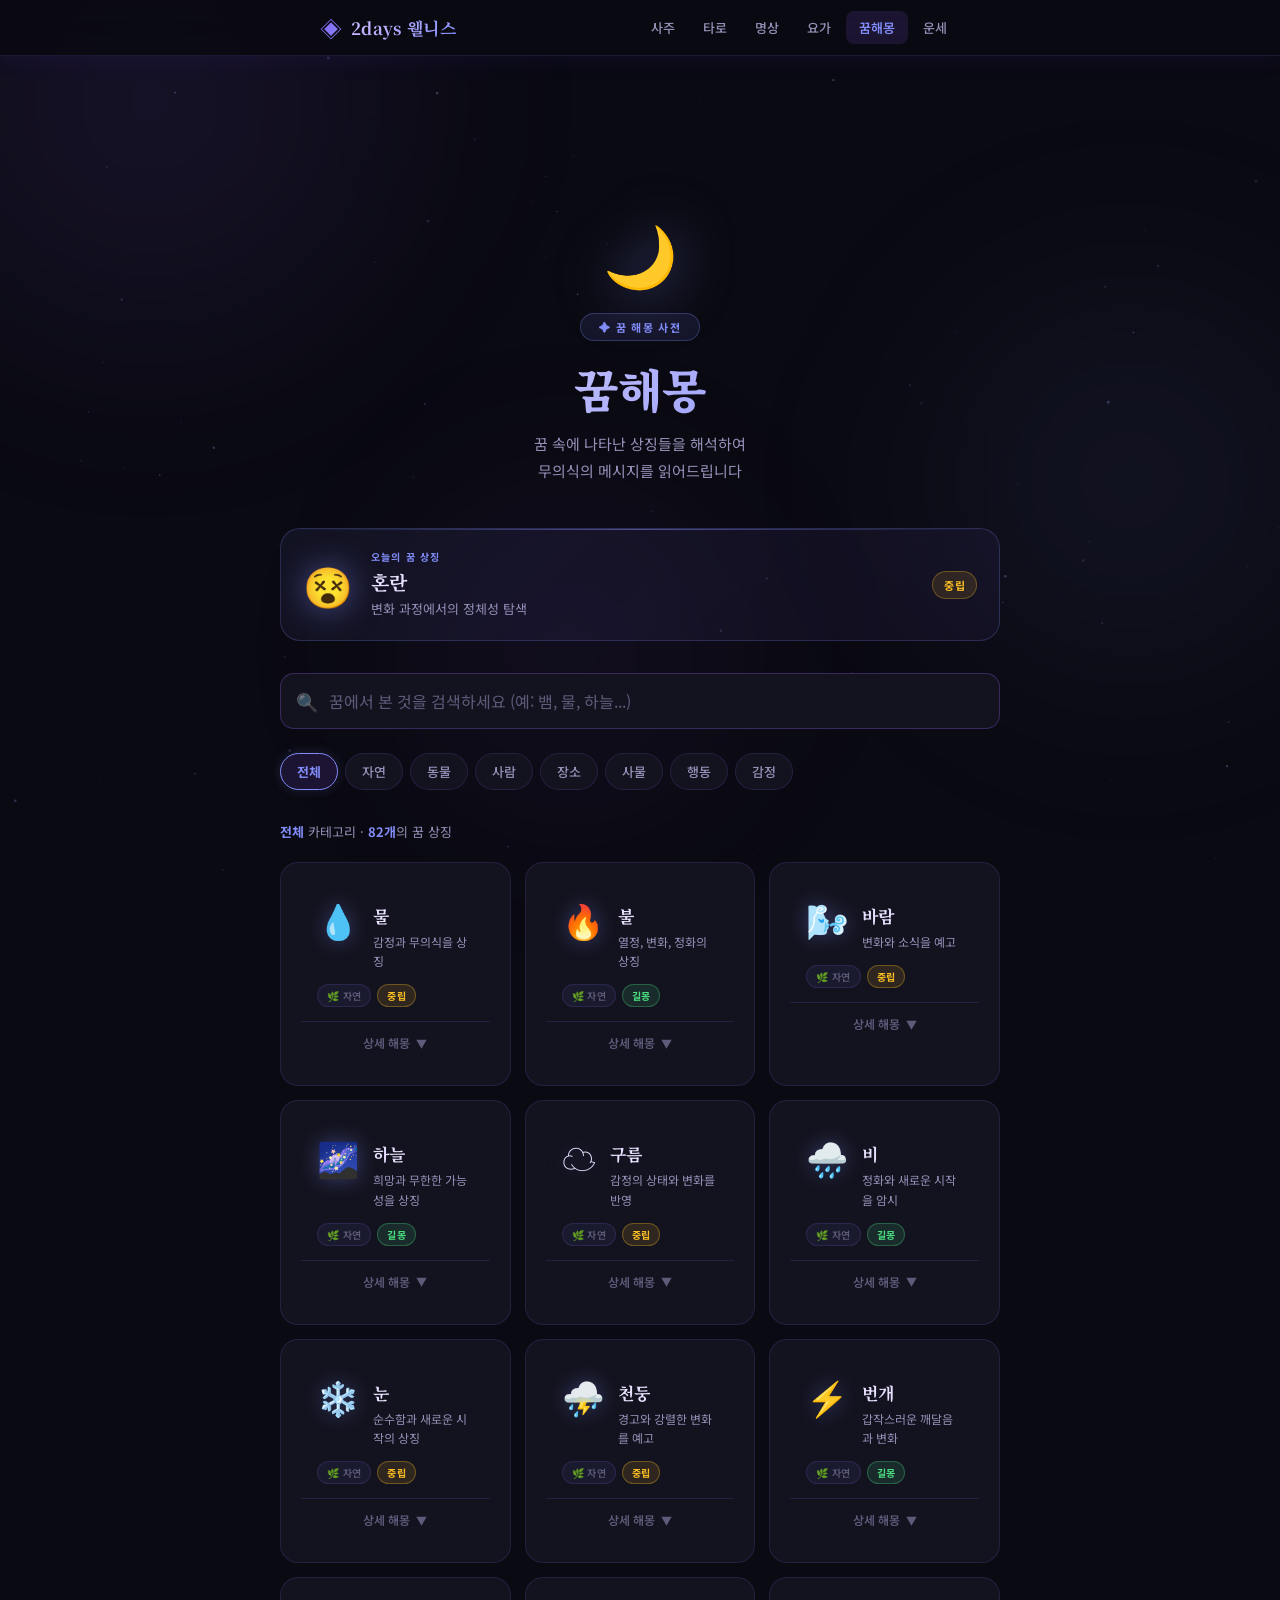
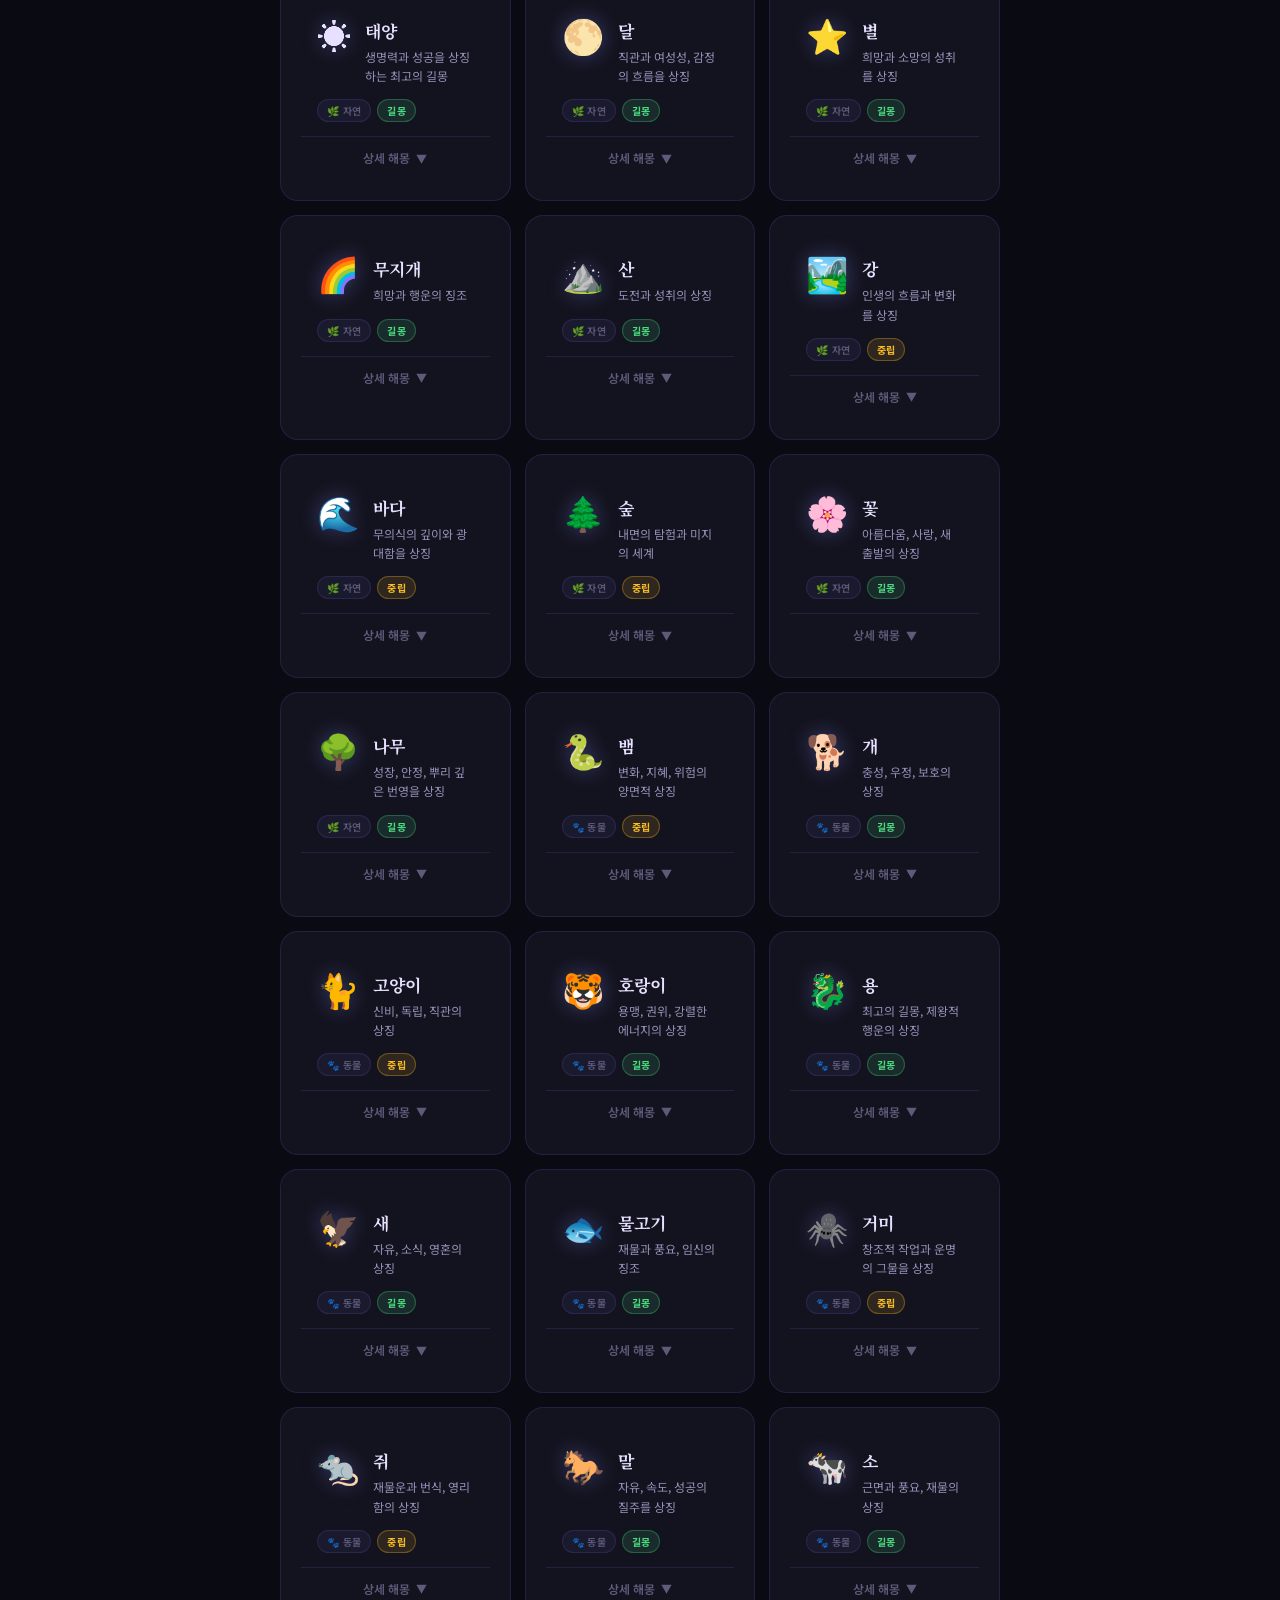
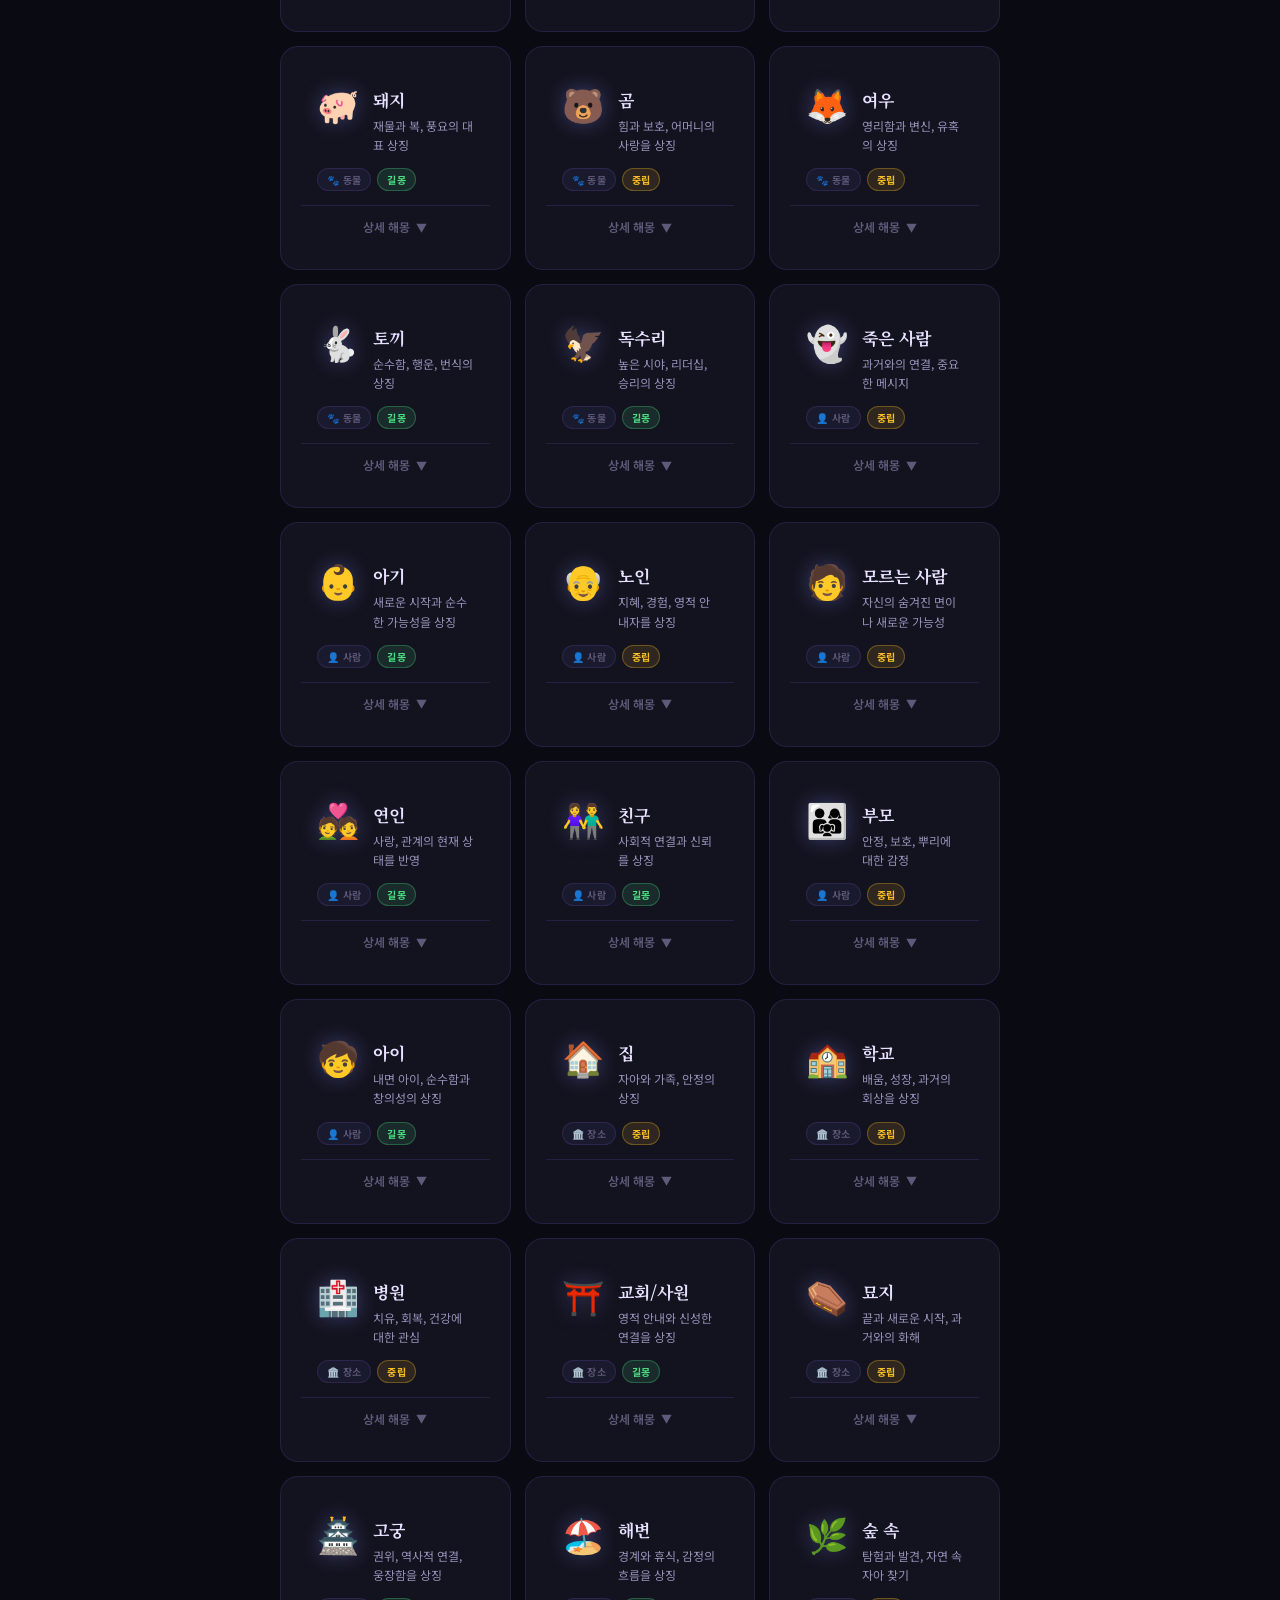
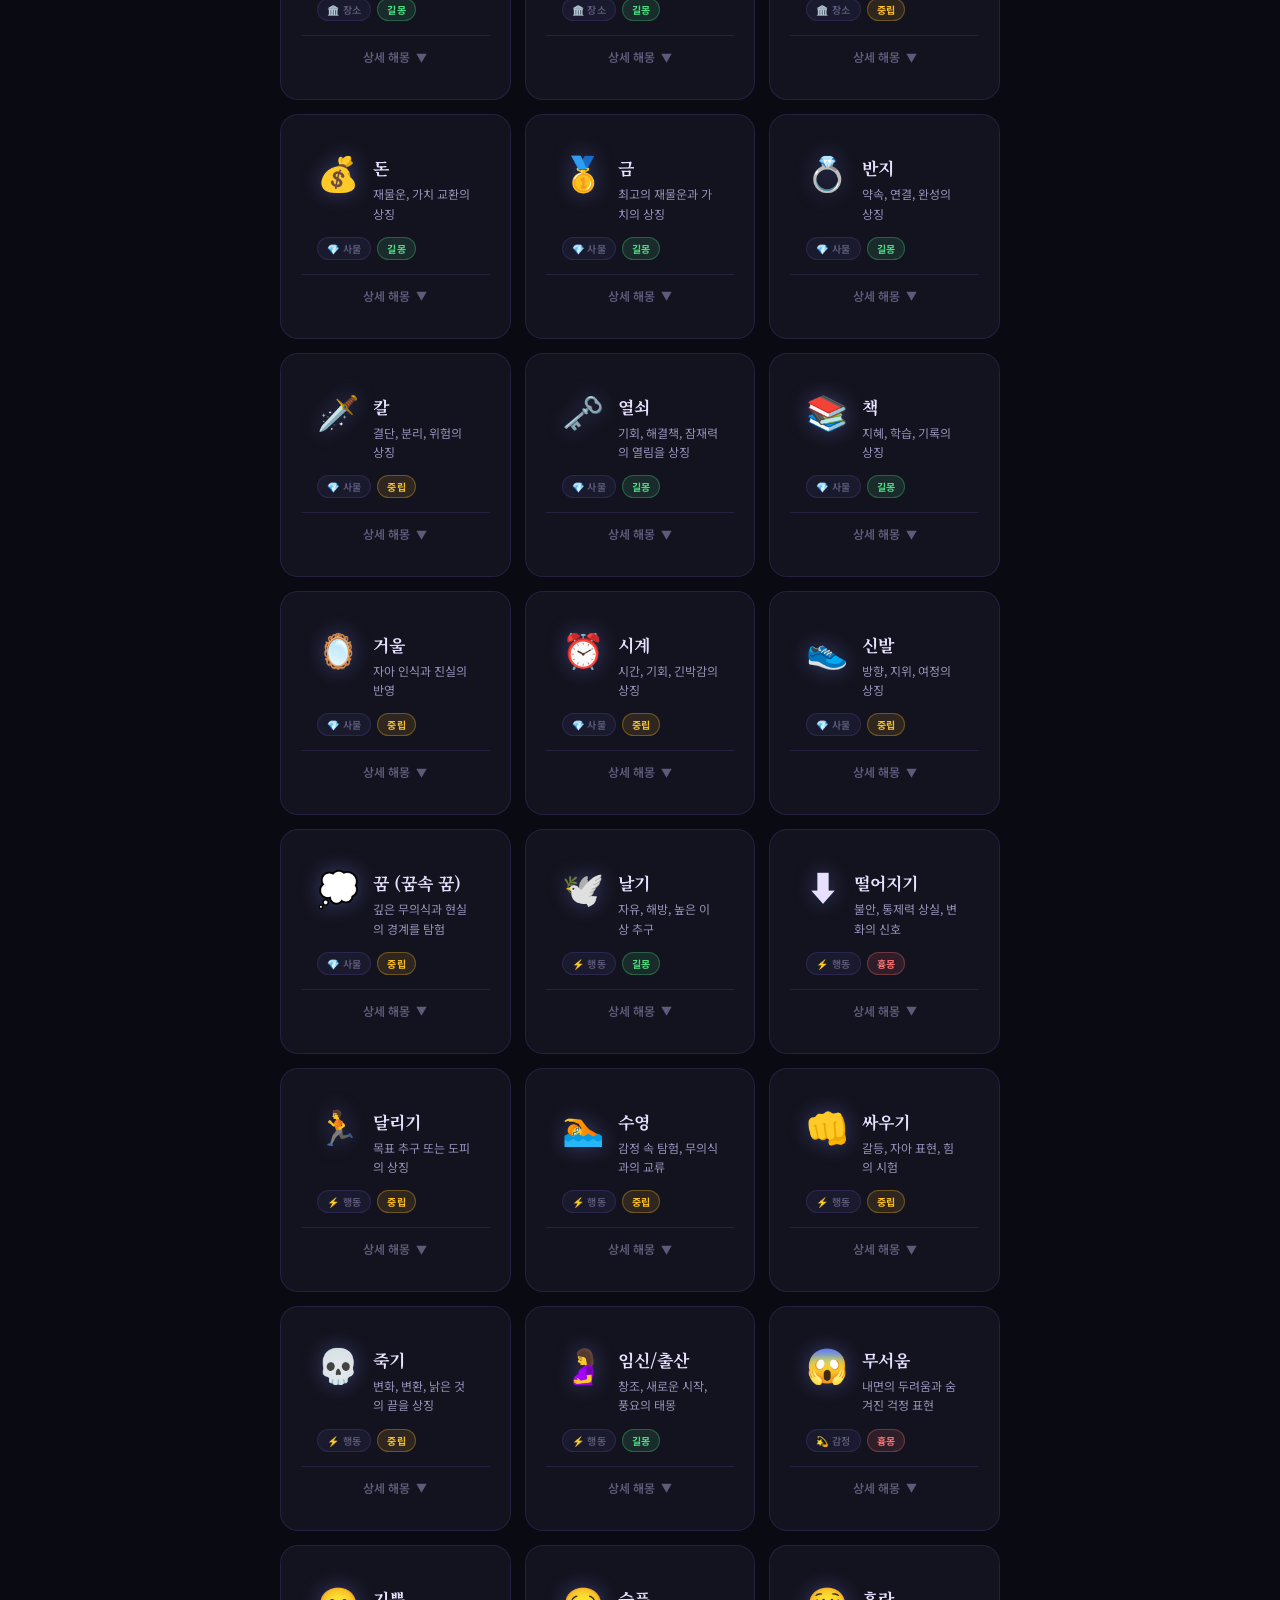
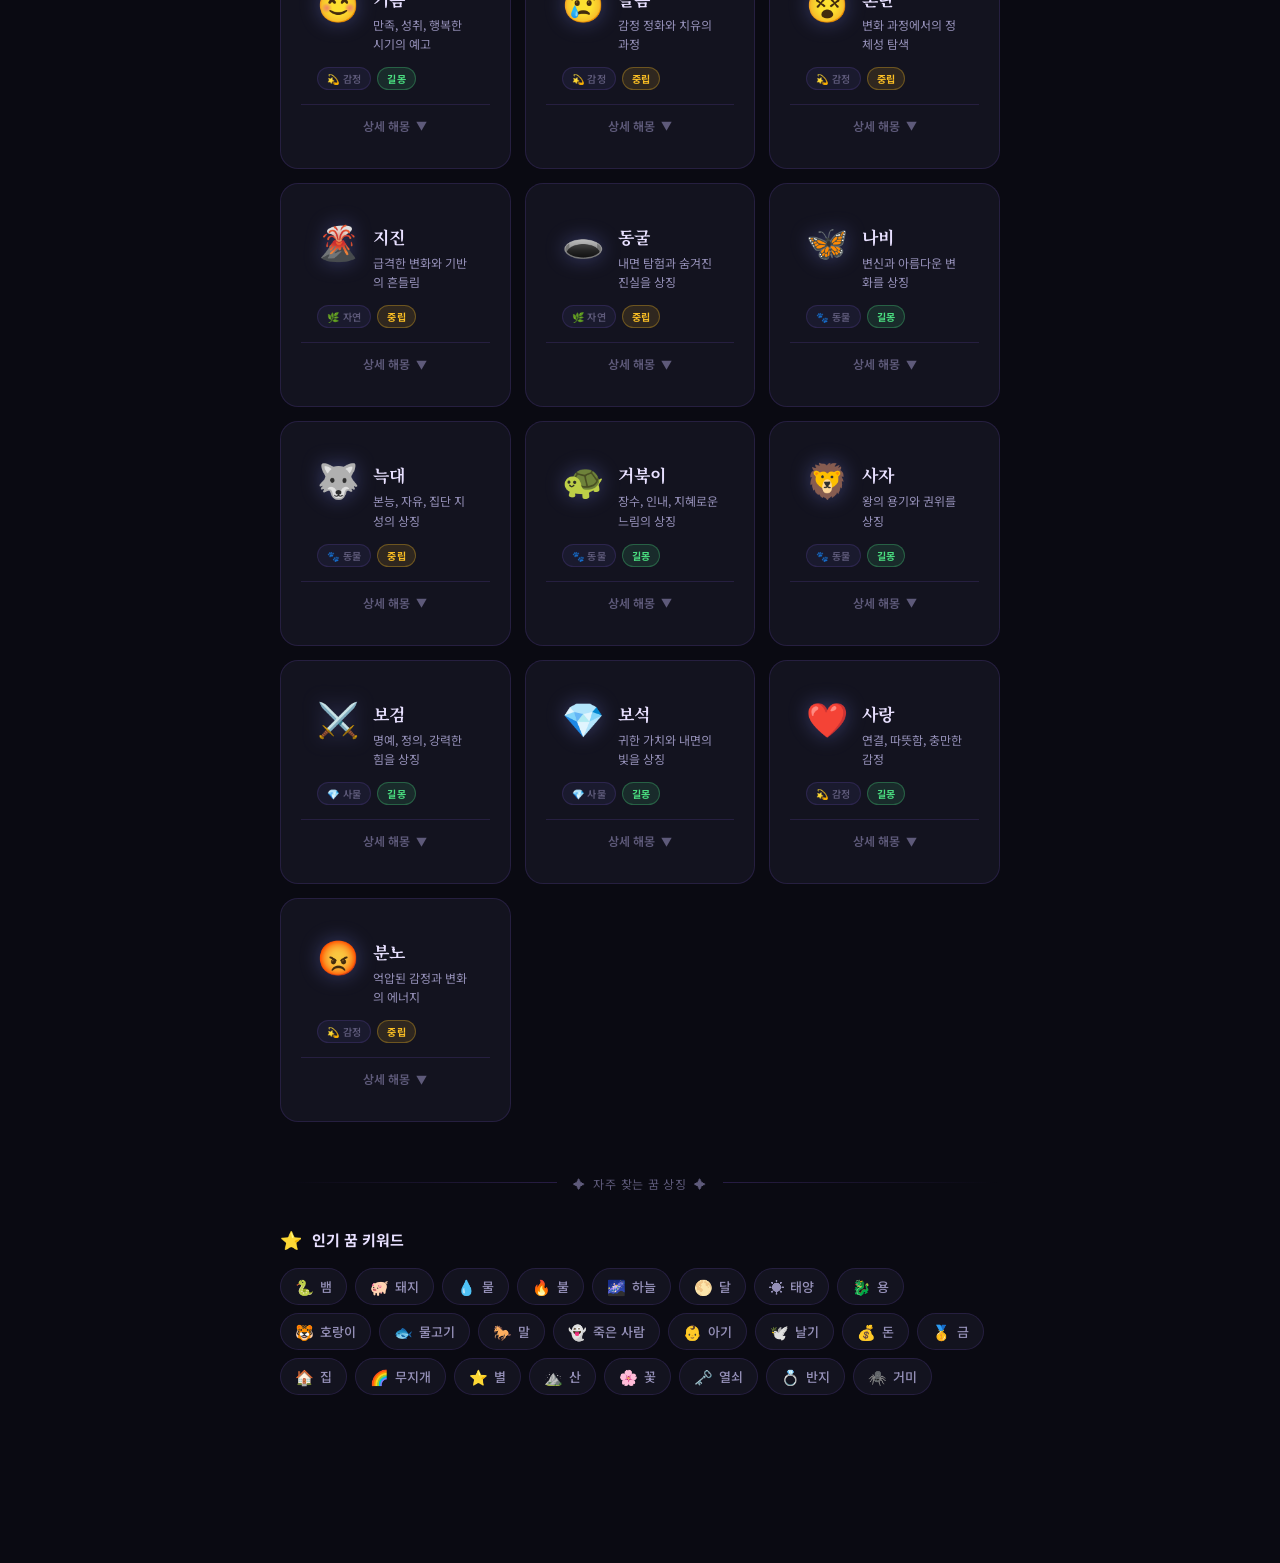
==== commit bc7abcef: "feat: major site overhaul — 2days 웰니스 premium upgrade - Rename site to '2days 웰니스' across all pages " ====
--- a/dream.html
+++ b/dream.html
@@ -3,9 +3,9 @@
 <head>
   <meta charset="UTF-8" />
   <meta name="viewport" content="width=device-width, initial-scale=1.0" />
-  <meta name="description" content="꿈해몽 — 꿈 속 상징의 의미를 분석하여 무의식을 탐구합니다 | AI Wellness" />
+  <meta name="description" content="꿈해몽 — 꿈 속 상징의 의미를 분석하여 무의식을 탐구합니다 | 2days 웰니스" />
   <meta name="theme-color" content="#0a0a12" />
-  <title>꿈해몽 — AI Wellness</title>
+  <title>꿈해몽 — 2days 웰니스</title>
   <link rel="preconnect" href="https://fonts.googleapis.com" />
   <link rel="preconnect" href="https://fonts.gstatic.com" crossorigin />
   <link href="https://fonts.googleapis.com/css2?family=Noto+Sans+KR:wght@300;400;500;600;700&family=Noto+Serif+KR:wght@700;900&display=swap" rel="stylesheet" />
@@ -728,7 +728,7 @@
     <div class="header-inner">
       <a href="index.html" class="logo">
         <span class="logo-sym">◈</span>
-        <span class="logo-text">AI Wellness</span>
+        <span class="logo-text">2days 웰니스</span>
       </a>
       <nav class="page-nav">
         <a href="saju.html"       class="pn-link">사주</a>
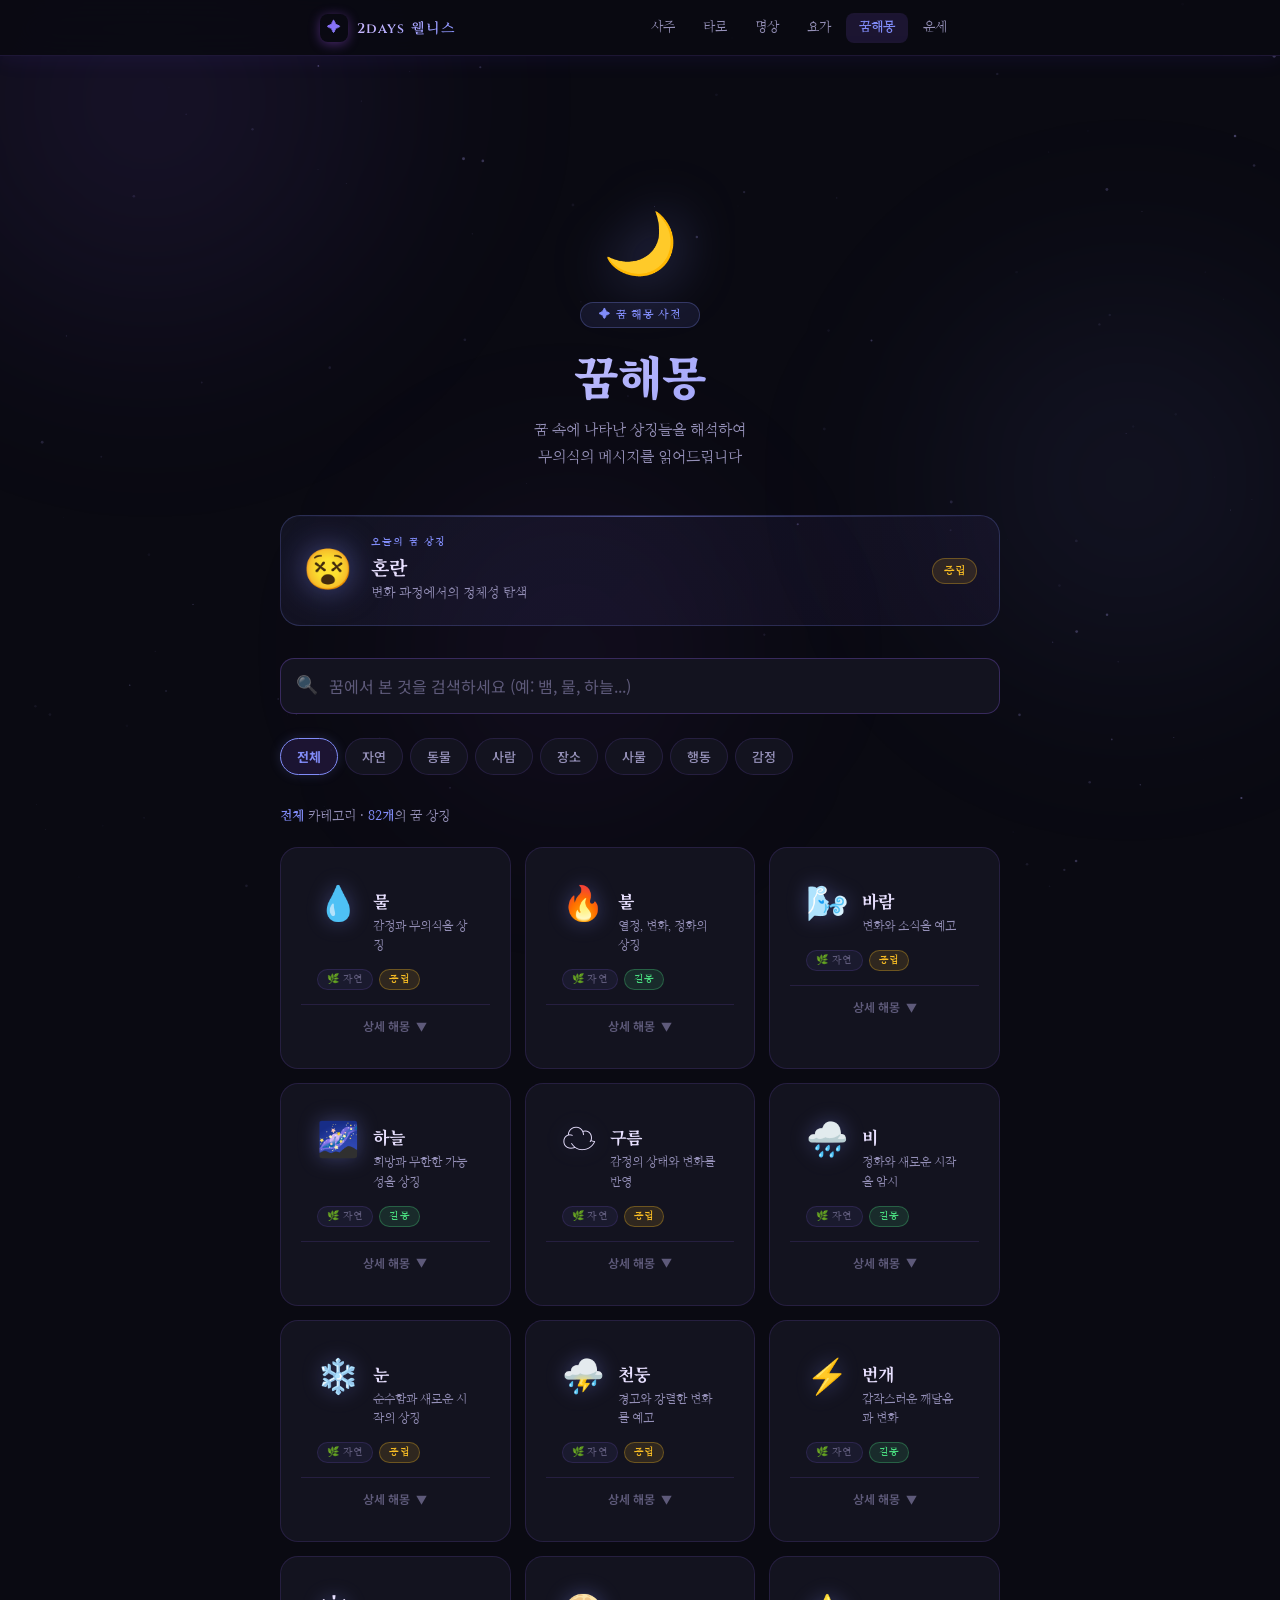
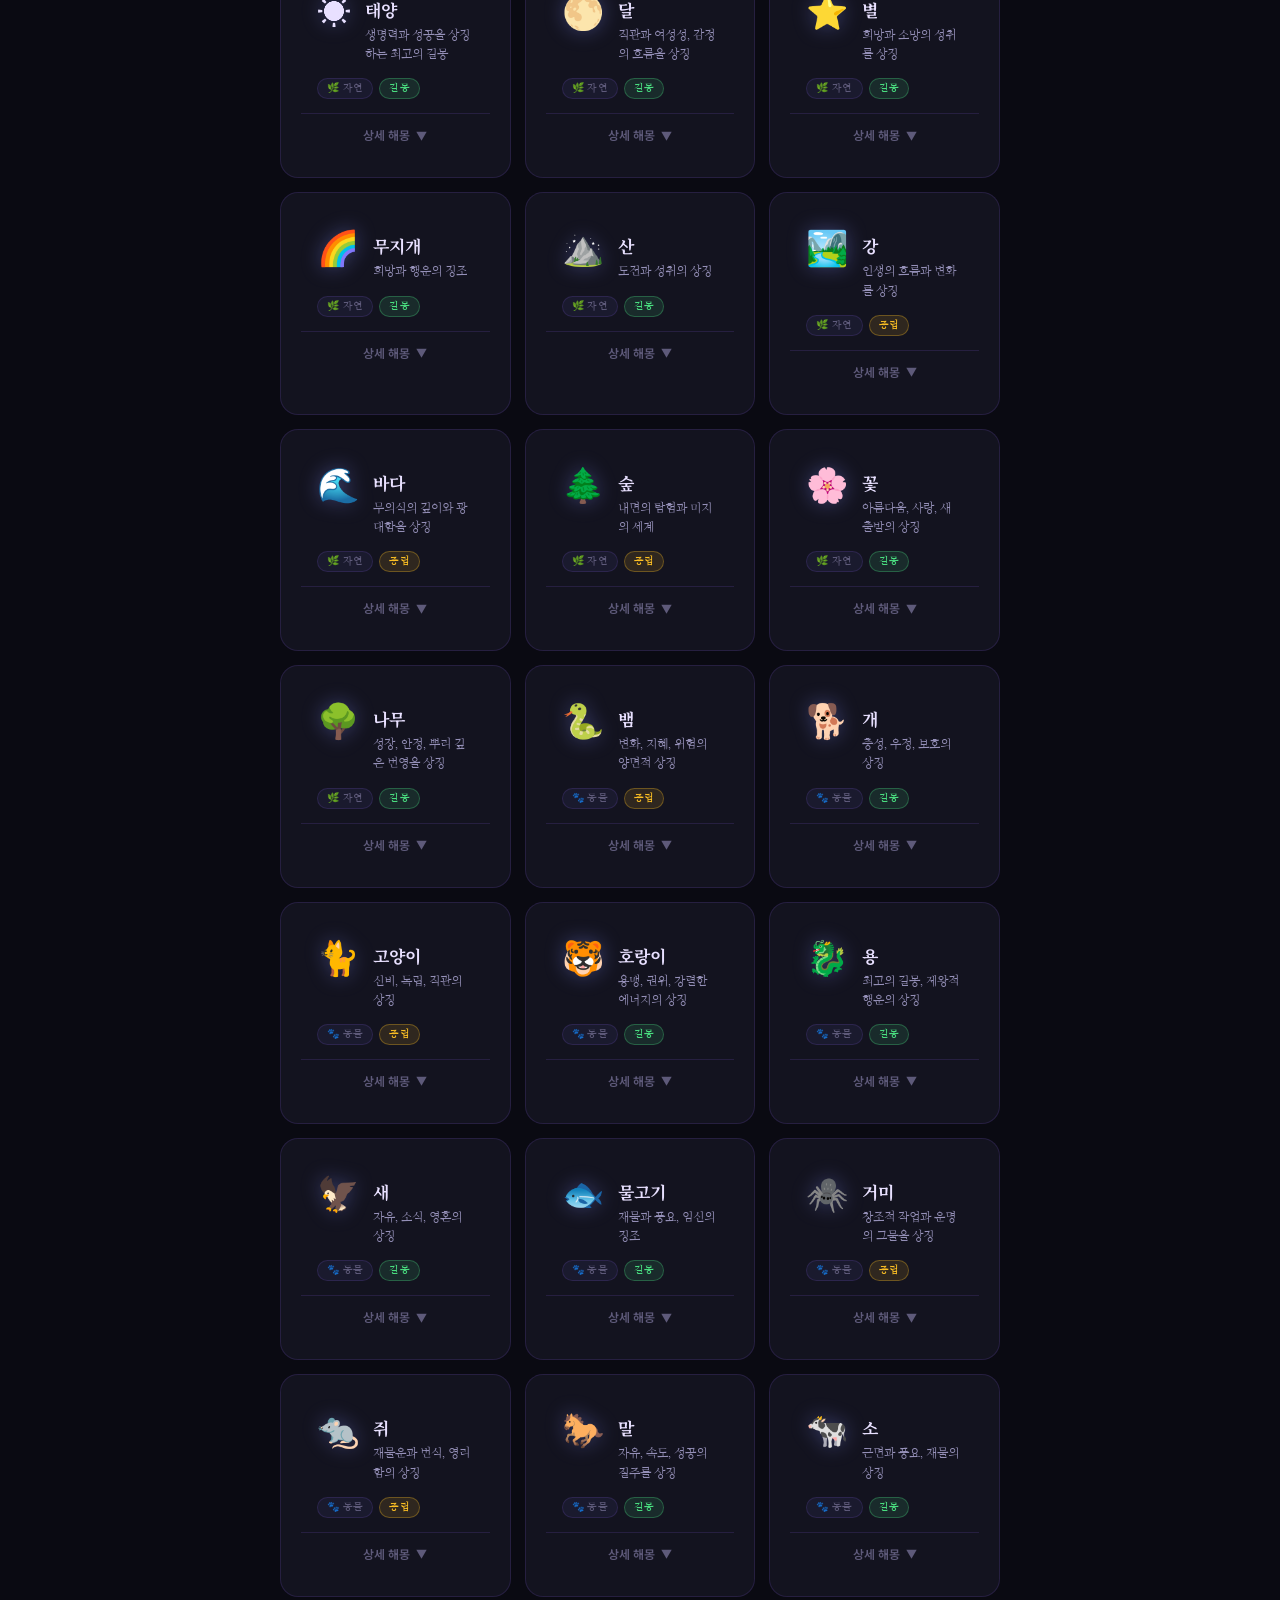
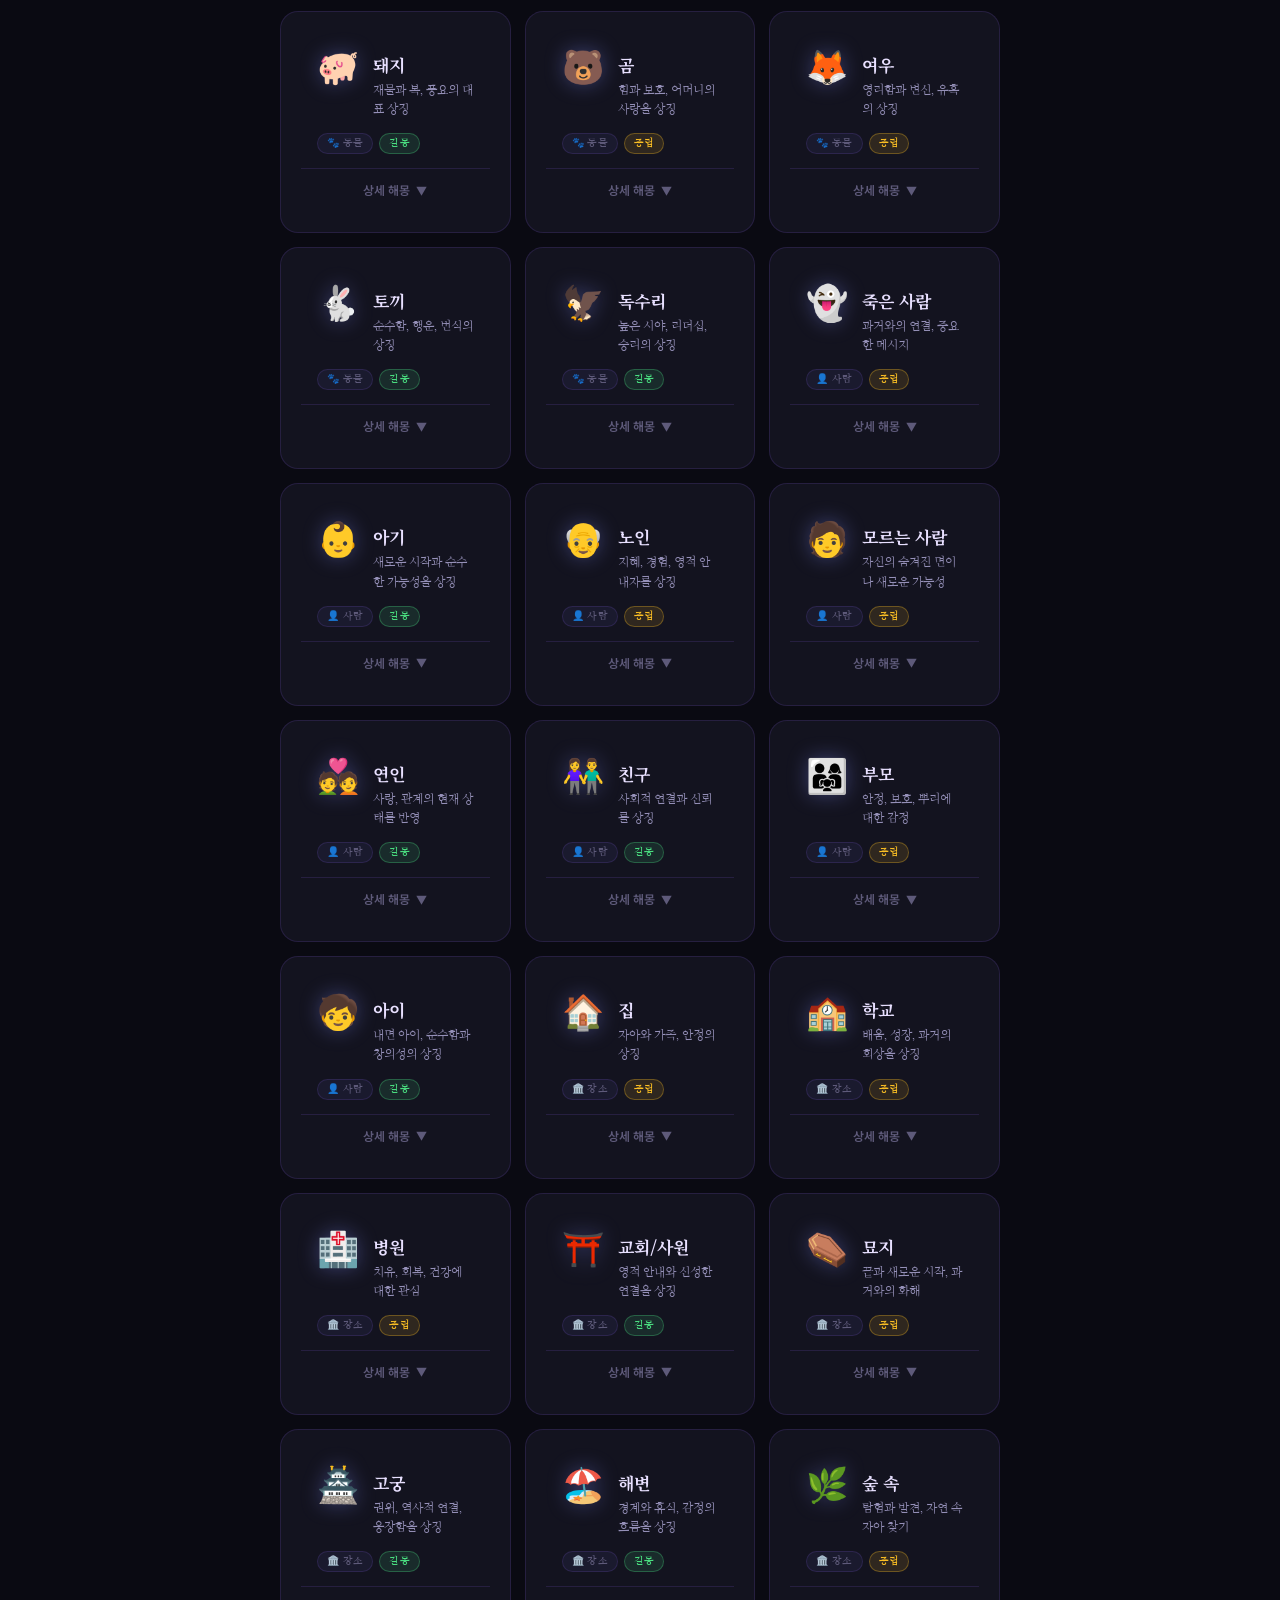
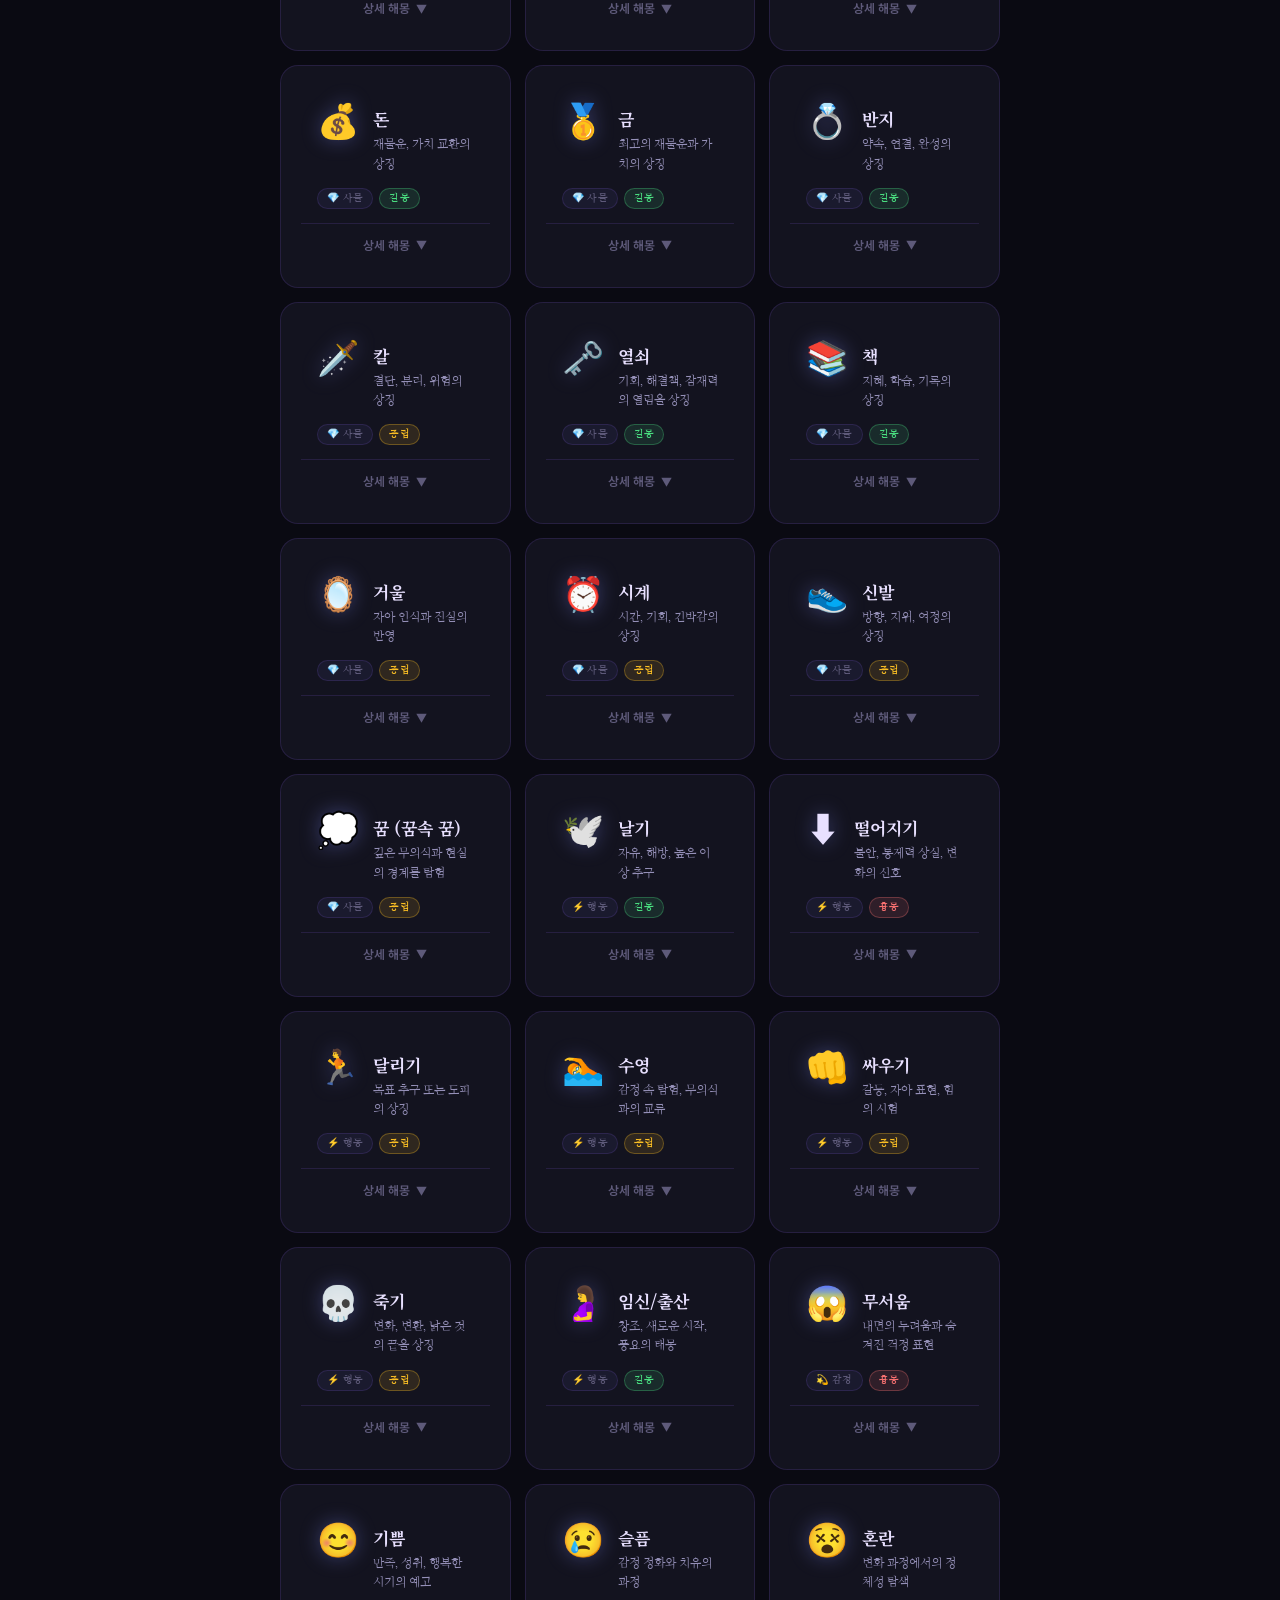
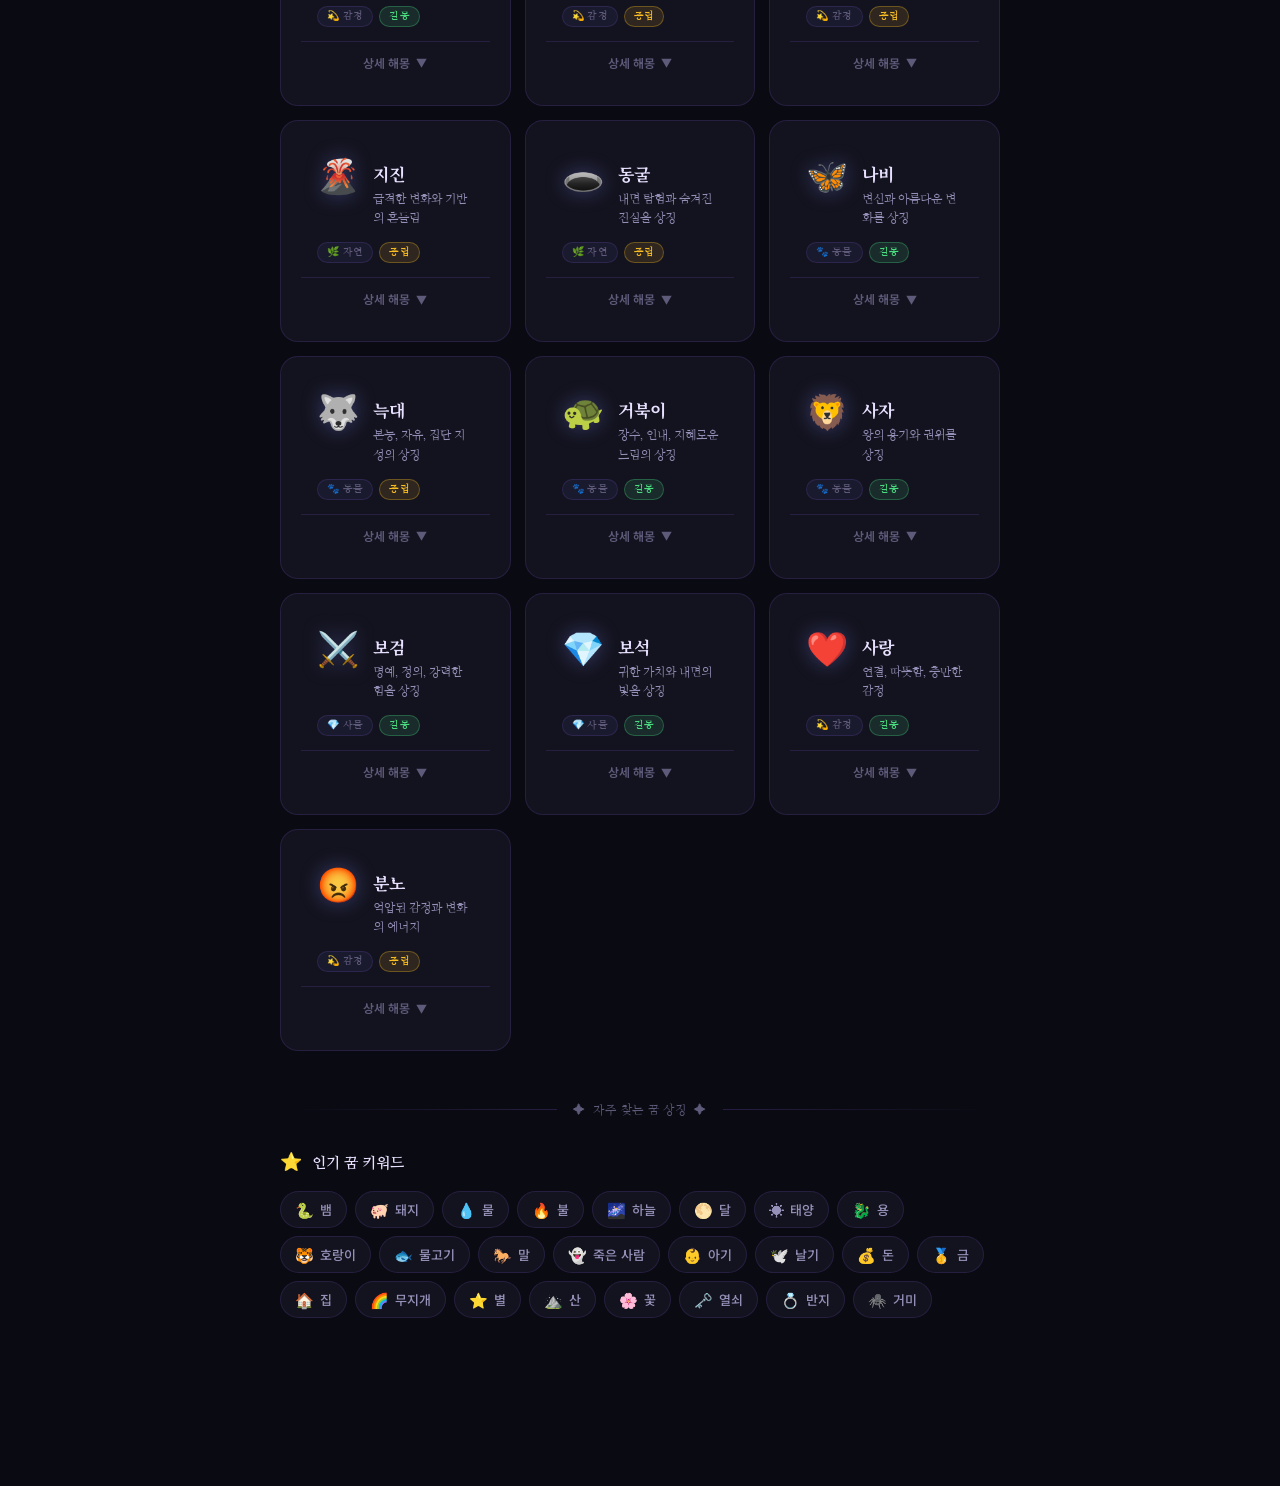
==== commit cf64d6be: "UI 전면 개선: 타로 일자 배열, 띠별 년도 표시, 로고/폰트 전체 통일 [타로] - 카드 펼치기 방식: 부채꼴 팬 → 일자(가로) 스크롤 배열로 변경 - 리더/손 장식 이미지 " ====
--- a/dream.html
+++ b/dream.html
@@ -727,7 +727,7 @@
   <header class="site-header">
     <div class="header-inner">
       <a href="index.html" class="logo">
-        <span class="logo-sym">◈</span>
+        <span class="logo-sym">✦</span>
         <span class="logo-text">2days 웰니스</span>
       </a>
       <nav class="page-nav">
@@ -827,7 +827,7 @@
 
   <!-- Bottom Nav -->
   <nav class="bottom-nav">
-    <a href="index.html"      class="bn-item"><span class="bn-icon">◈</span><span class="bn-label">홈</span></a>
+    <a href="index.html"      class="bn-item"><span class="bn-icon">🏠</span><span class="bn-label">홈</span></a>
     <a href="saju.html"       class="bn-item"><span class="bn-icon">☯</span><span class="bn-label">사주</span></a>
     <a href="tarot.html"      class="bn-item"><span class="bn-icon">🃏</span><span class="bn-label">타로</span></a>
     <a href="meditation.html" class="bn-item"><span class="bn-icon">🧘</span><span class="bn-label">명상</span></a>
--- a/style.css
+++ b/style.css
@@ -1,6 +1,7 @@
 /* ======================================================
    AI Wellness — Dark Mystical UI  v2.0
    ====================================================== */
+@import url('https://fonts.googleapis.com/css2?family=Noto+Serif+KR:wght@400;600;700;900&family=Nanum+Myeongjo:wght@400;700&family=Cinzel:wght@400;600;700&display=swap');
 
 /* ── Variables ── */
 :root {
@@ -36,7 +37,7 @@
   --r-xl:  28px;
   --hdr:   56px;
   --bnav:  64px; /* bottom nav height */
-  --font:  'Noto Sans KR', -apple-system, 'Helvetica Neue', sans-serif;
+  --font:  'Nanum Myeongjo', 'Noto Serif KR', 'Batang', serif;
   --serif: 'Noto Serif KR', 'Batang', 'UnBatang', serif;
   --ease:  cubic-bezier(0.4,0,0.2,1);
   --t:     0.22s;
@@ -92,18 +93,21 @@
   gap: 9px;
 }
 .logo-sym {
-  font-size: 22px;
-  background: linear-gradient(135deg, var(--earth), var(--accent));
-  -webkit-background-clip: text;
-  -webkit-text-fill-color: transparent;
-  background-clip: text;
+  width: 28px; height: 28px;
+  border-radius: 8px;
+  background: linear-gradient(135deg, #7c3aed 0%, #a855f7 50%, #f4d03f 100%);
+  display: flex; align-items: center; justify-content: center;
+  font-size: 14px; line-height: 1;
+  color: #fff;
+  flex-shrink: 0;
+  box-shadow: 0 2px 12px rgba(168,85,247,0.4);
 }
 .logo-text {
-  font-family: var(--serif);
-  font-size: 17px;
-  font-weight: 700;
-  letter-spacing: 0.02em;
-  background: linear-gradient(135deg, #e8e0ff 30%, var(--accent) 70%, var(--gold) 100%);
+  font-family: 'Cinzel', var(--serif);
+  font-size: 14px;
+  font-weight: 600;
+  letter-spacing: 0.08em;
+  background: linear-gradient(135deg, #e8e0ff 20%, #c084fc 60%, var(--gold) 100%);
   -webkit-background-clip: text;
   -webkit-text-fill-color: transparent;
   background-clip: text;
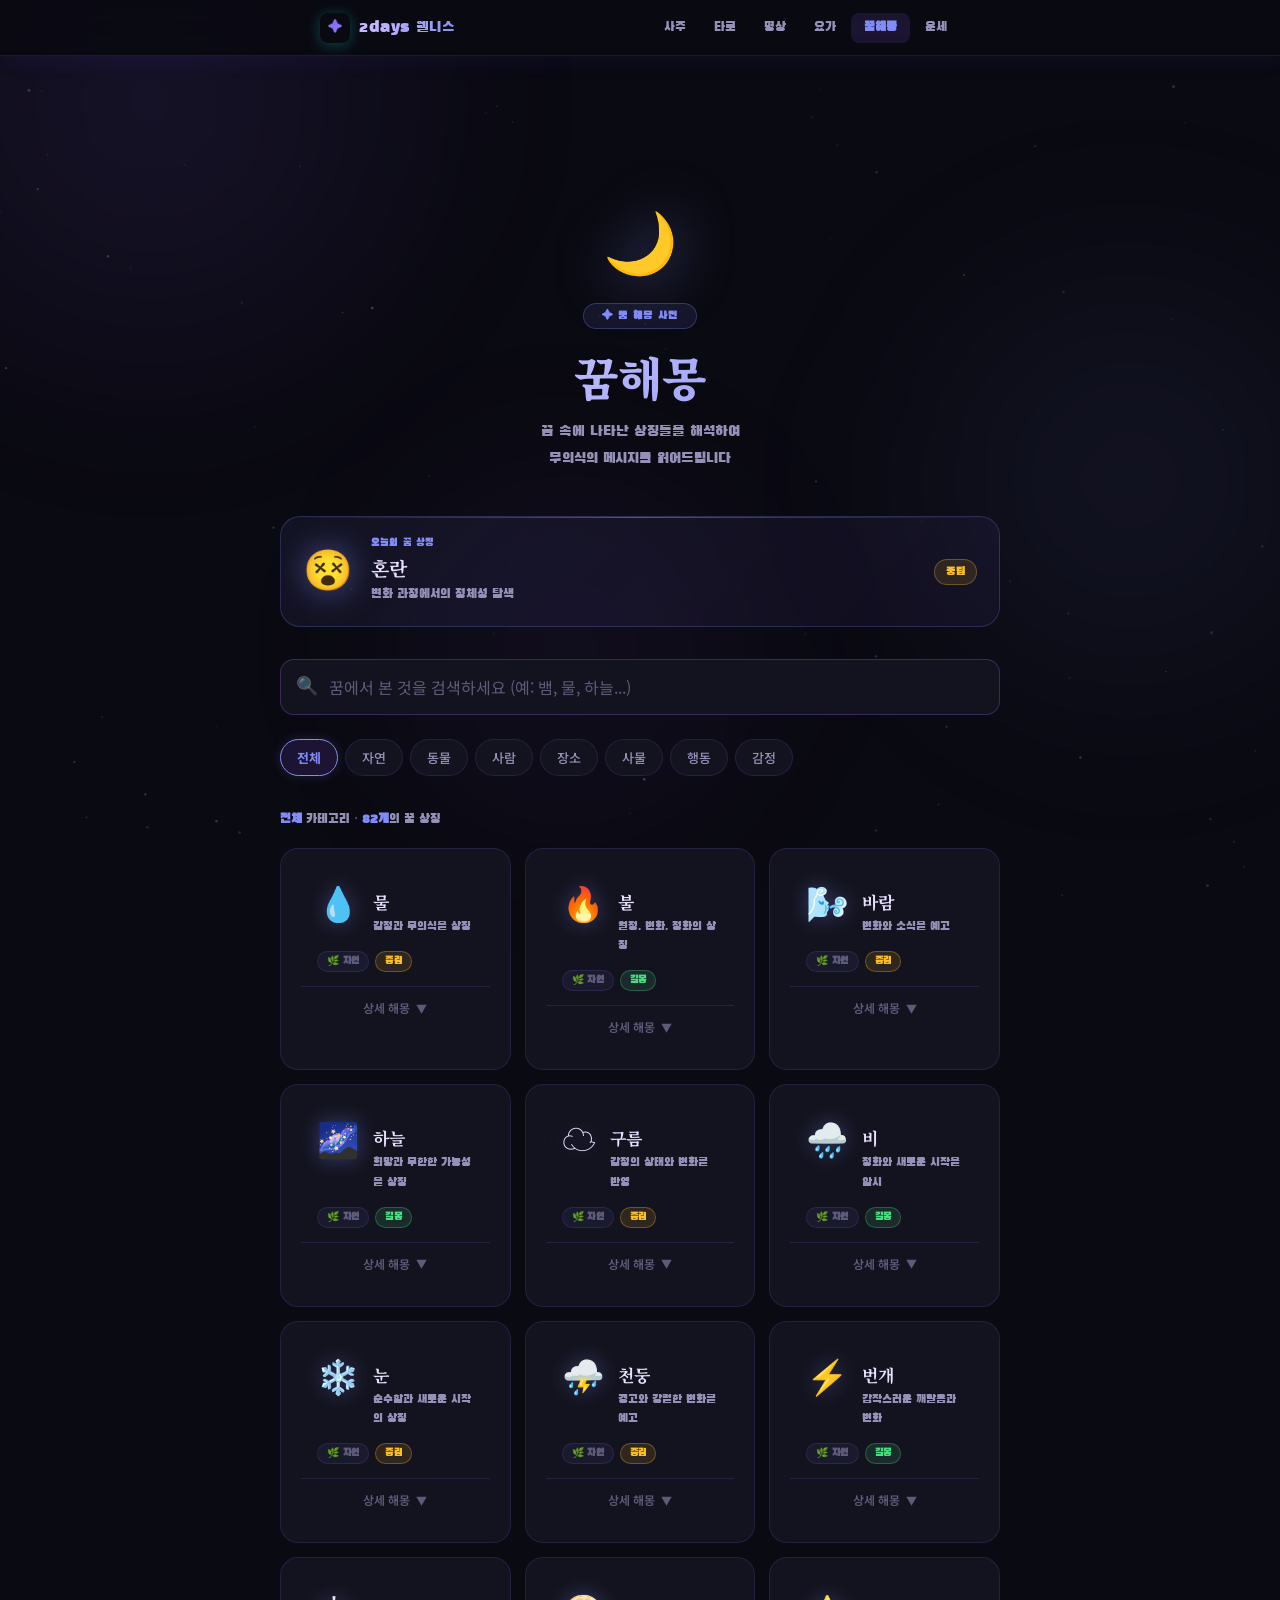
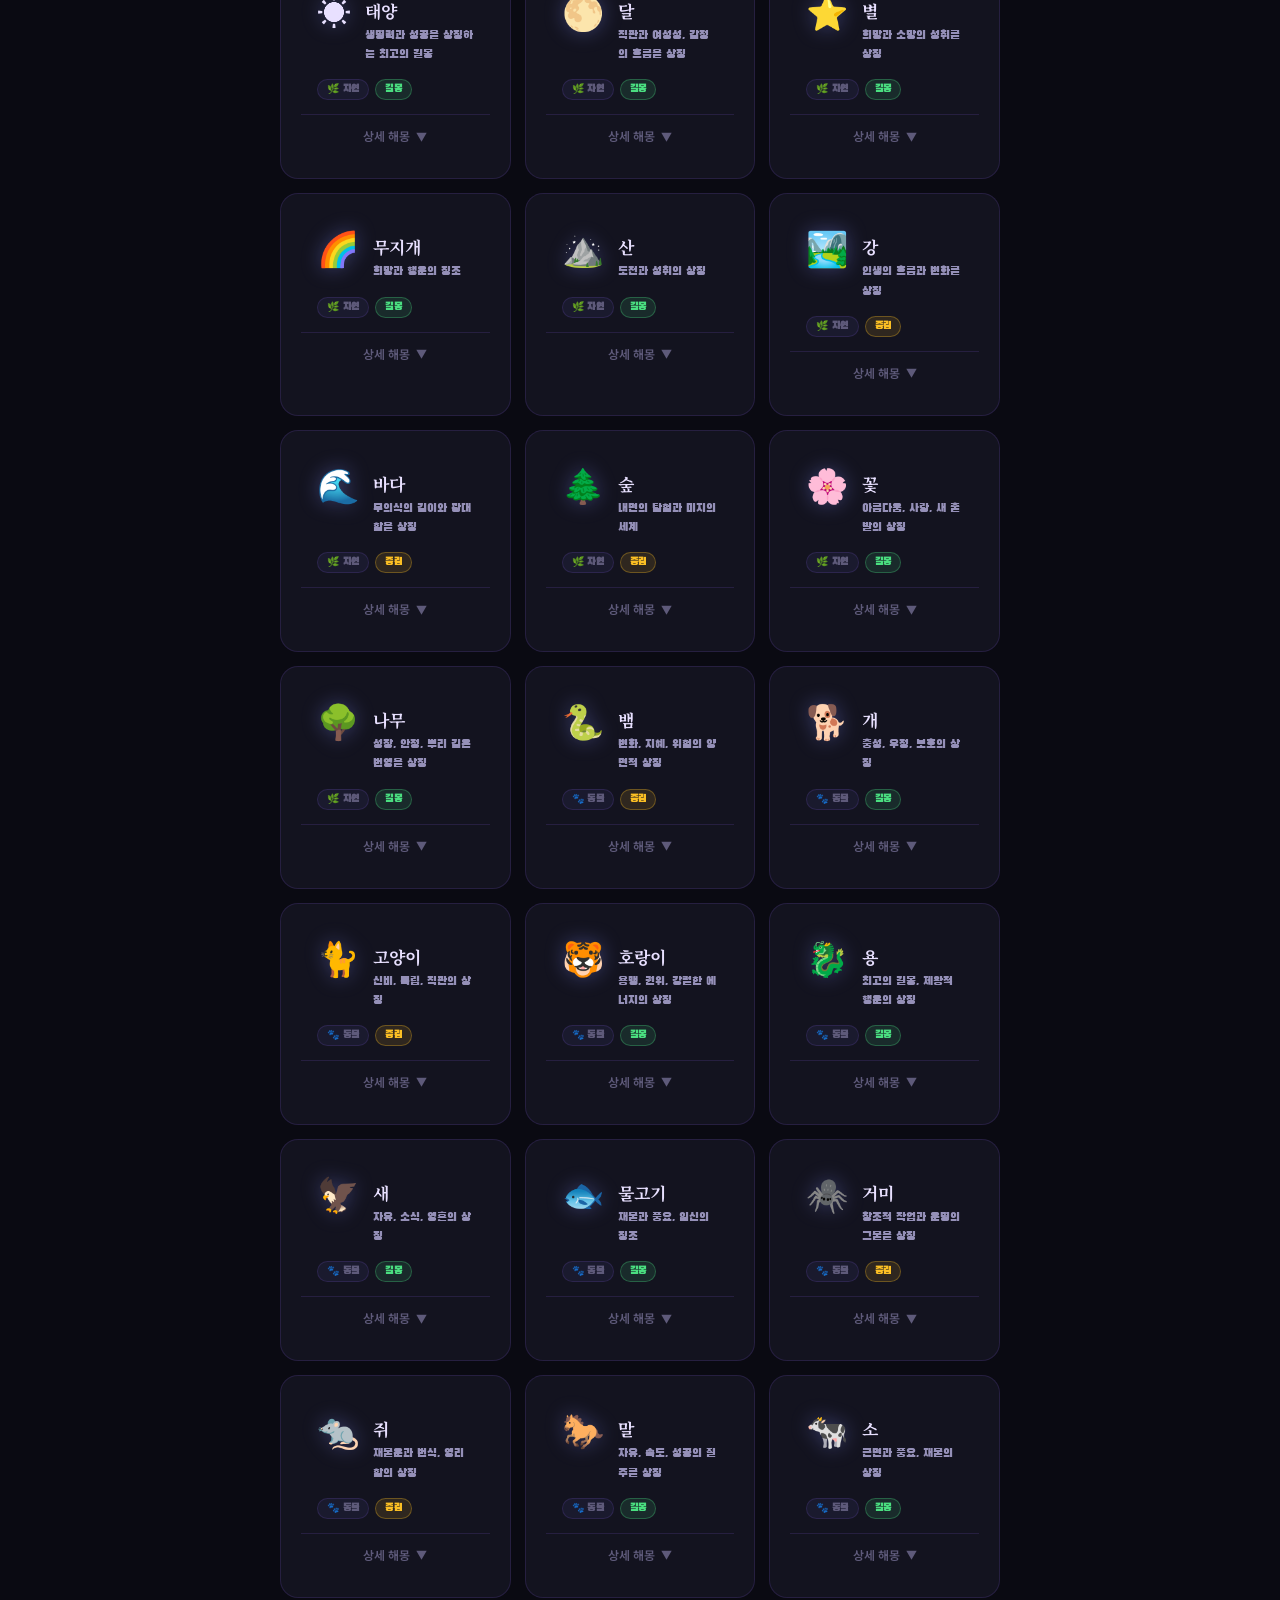
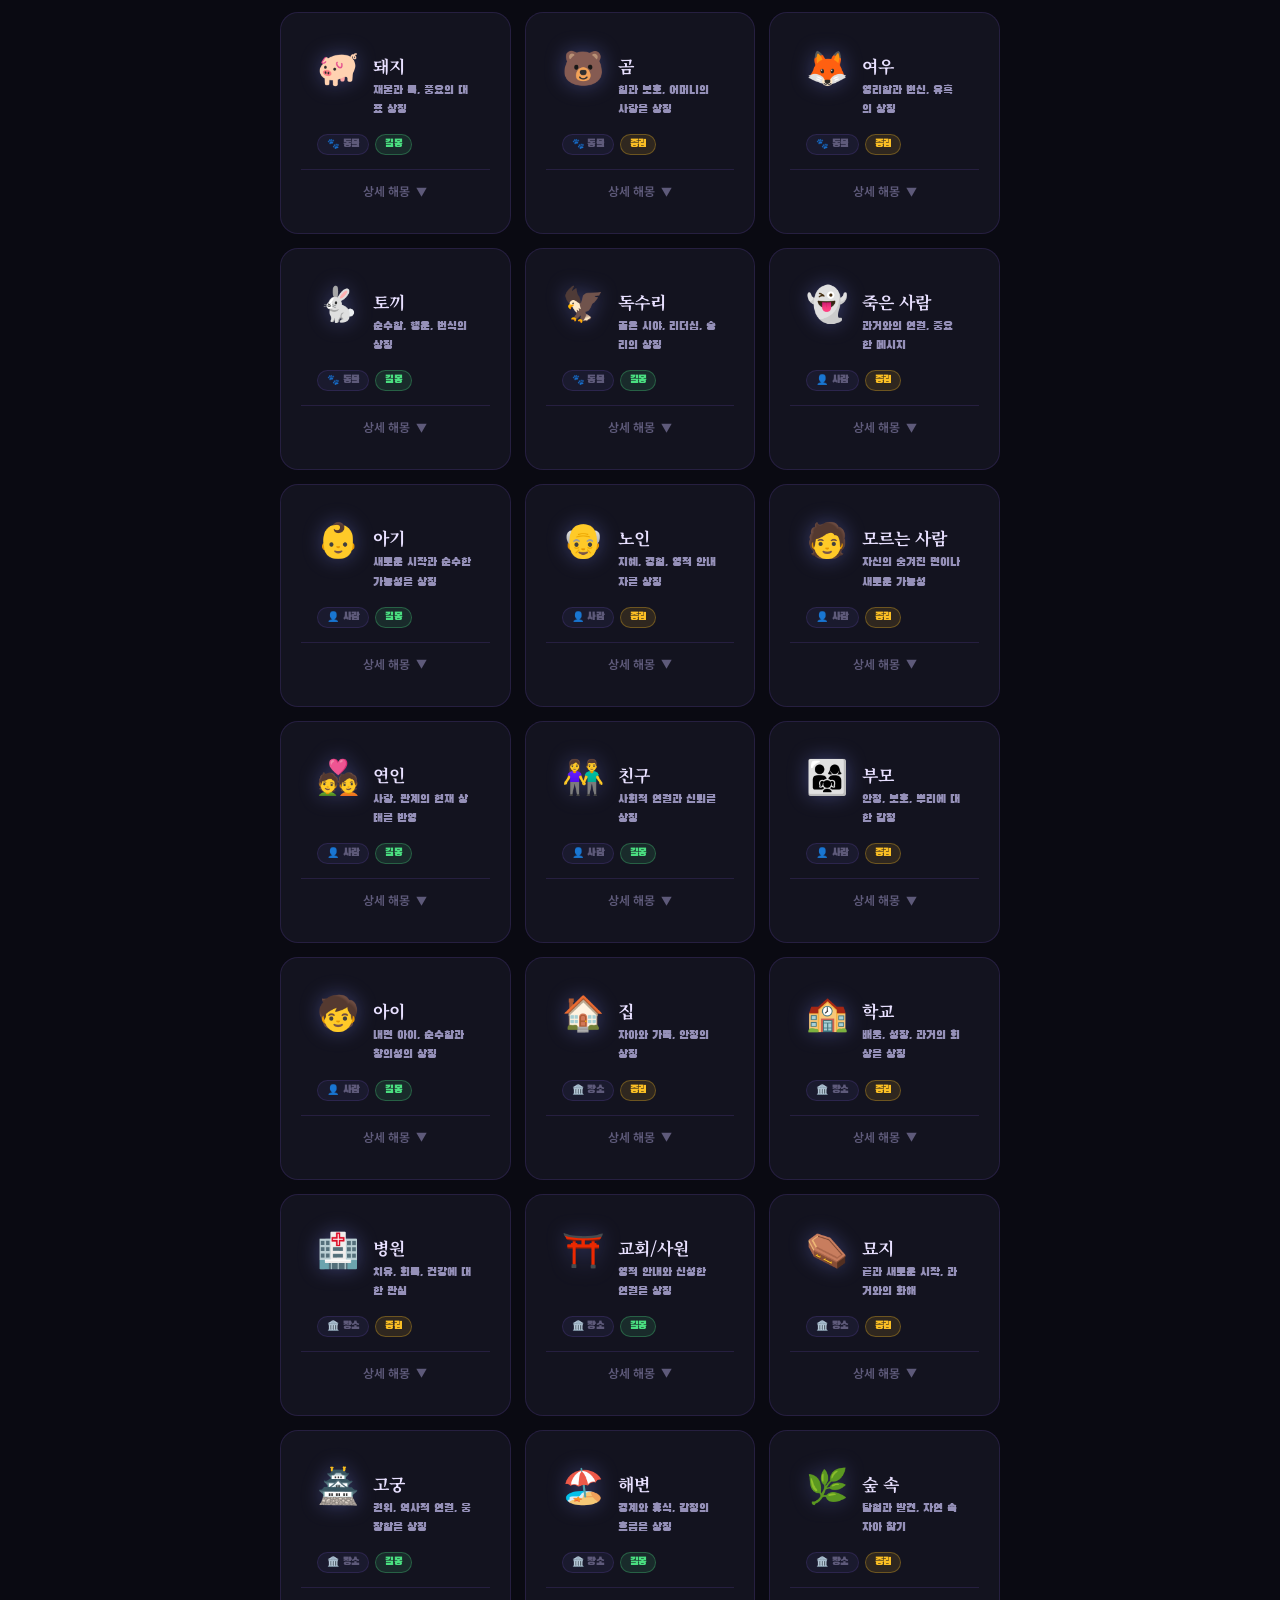
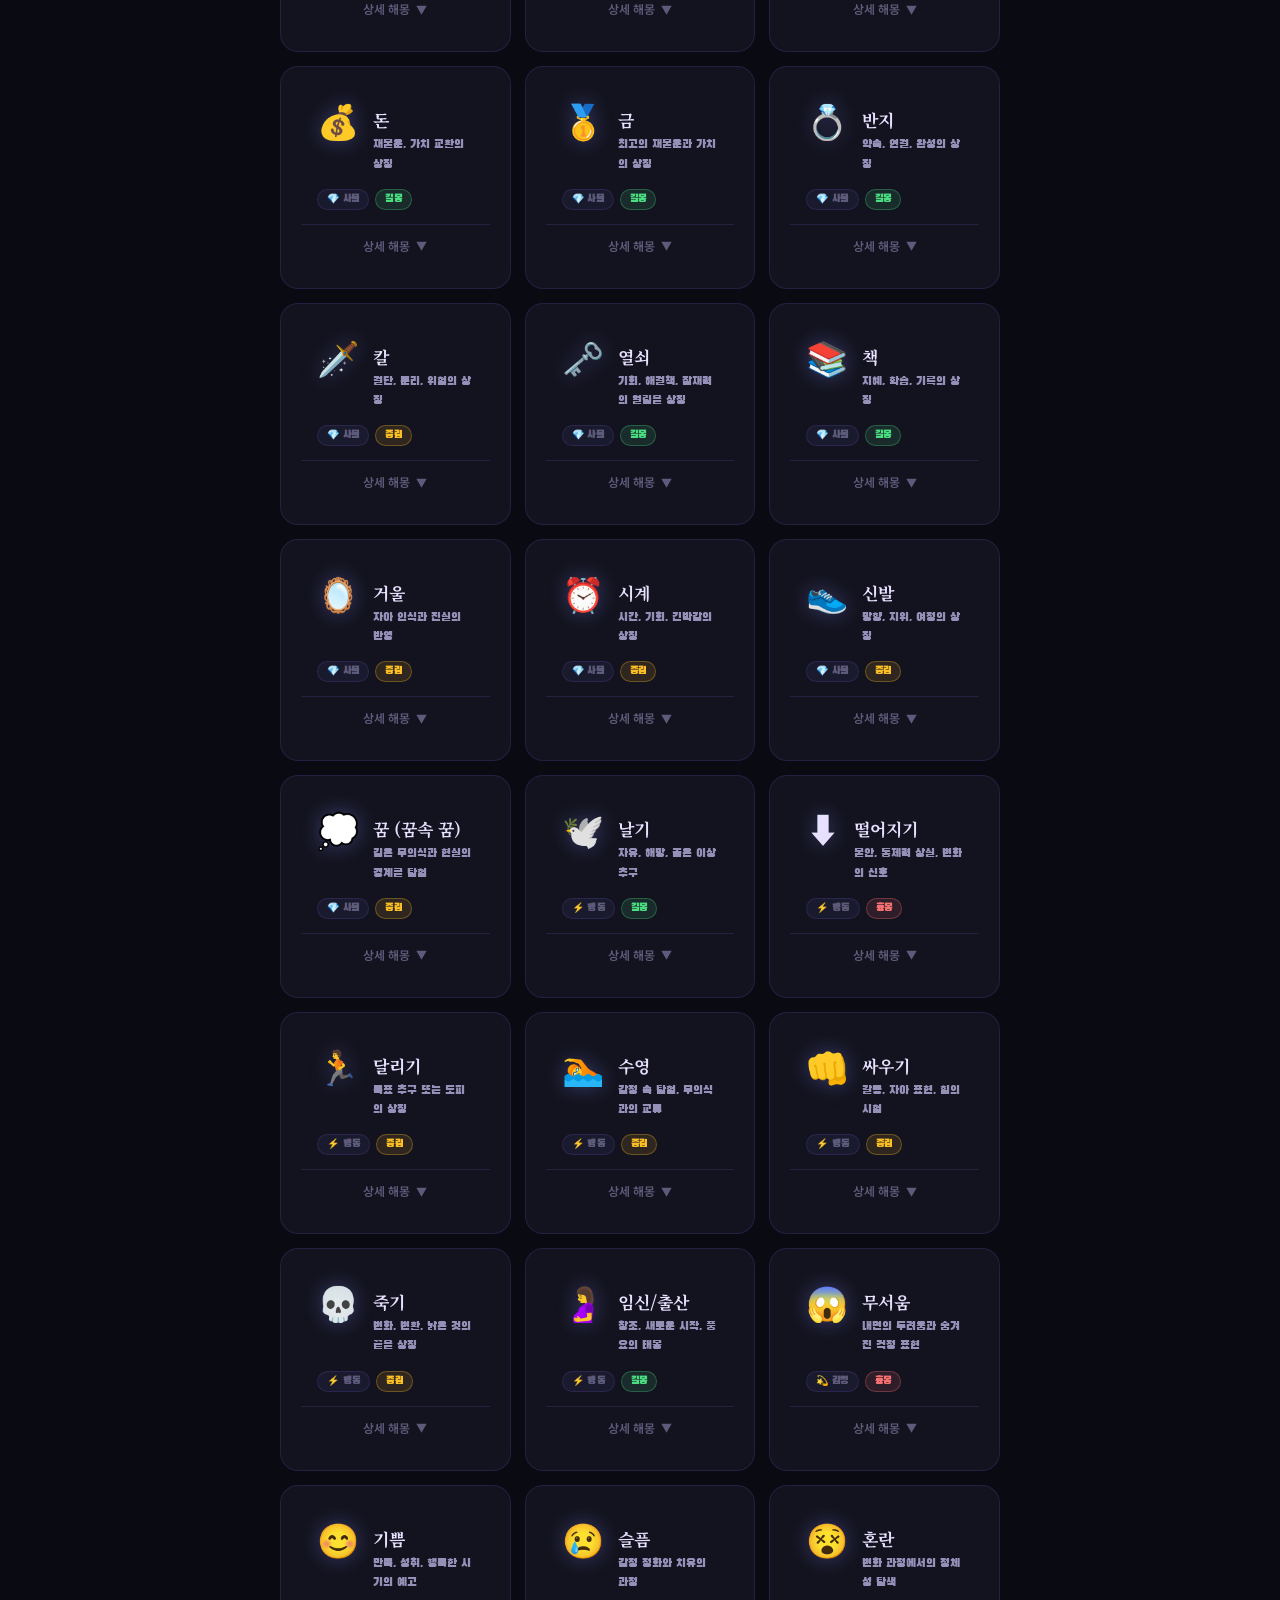
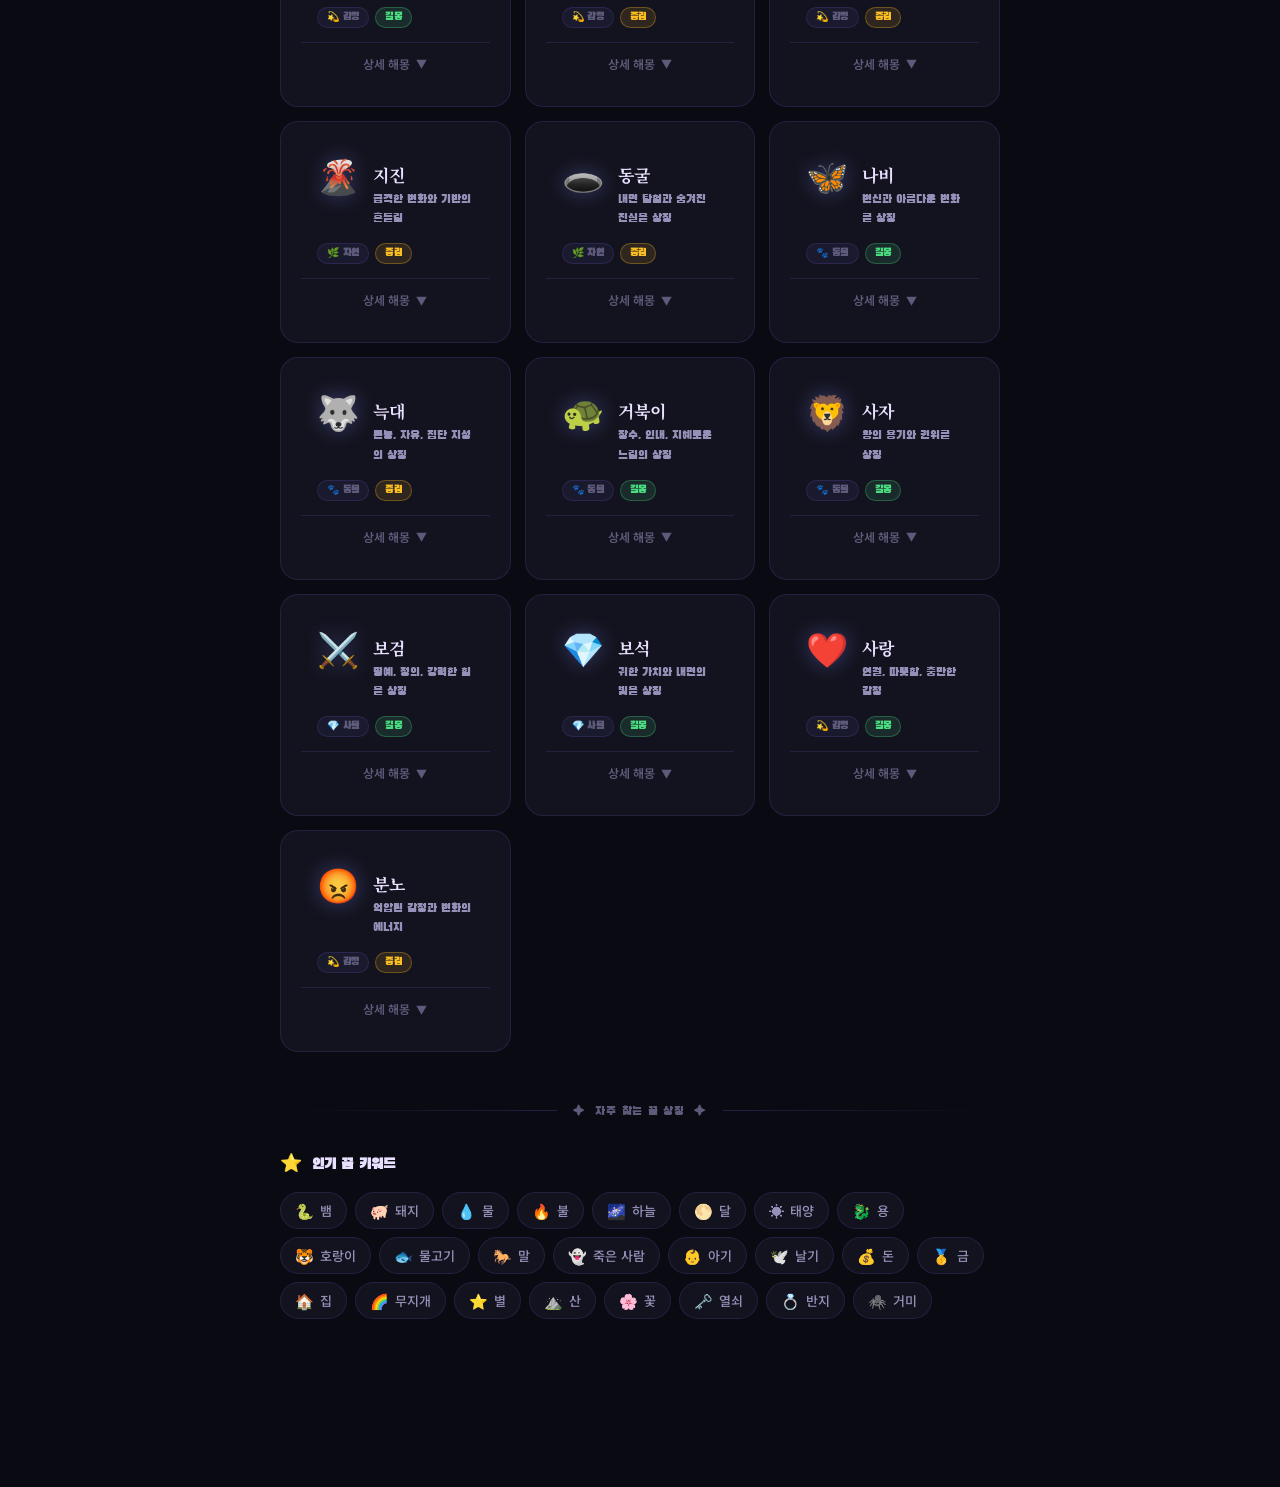
==== commit d2dadb3f: "전면 리디자인: Black Han Sans 폰트·테일 팔레트·기능 개선 [폰트 전면 교체] - Nanum Myeongjo(명조) → Black Han Sans (각지고 굵고 정자 " ====
--- a/dream.html
+++ b/dream.html
@@ -8,7 +8,7 @@
   <title>꿈해몽 — 2days 웰니스</title>
   <link rel="preconnect" href="https://fonts.googleapis.com" />
   <link rel="preconnect" href="https://fonts.gstatic.com" crossorigin />
-  <link href="https://fonts.googleapis.com/css2?family=Noto+Sans+KR:wght@300;400;500;600;700&family=Noto+Serif+KR:wght@700;900&display=swap" rel="stylesheet" />
+  <link href="https://fonts.googleapis.com/css2?family=Black+Han+Sans&family=Noto+Serif+KR:wght@400;600;700;900&family=Noto+Sans+KR:wght@400;500;700&family=Noto+Serif+KR:wght@700;900&display=swap" rel="stylesheet" />
   <link rel="stylesheet" href="style.css" />
   <style>
     /* ══════════════════════════════════════
--- a/style.css
+++ b/style.css
@@ -1,44 +1,45 @@
 /* ======================================================
-   AI Wellness — Dark Mystical UI  v2.0
+   AI Wellness — Dark Mystical UI  v3.0
    ====================================================== */
-@import url('https://fonts.googleapis.com/css2?family=Noto+Serif+KR:wght@400;600;700;900&family=Nanum+Myeongjo:wght@400;700&family=Cinzel:wght@400;600;700&display=swap');
+@import url('https://fonts.googleapis.com/css2?family=Black+Han+Sans&family=Noto+Serif+KR:wght@400;600;700;900&family=Noto+Sans+KR:wght@400;500;700&family=Cinzel:wght@500;700&display=swap');
 
 /* ── Variables ── */
 :root {
-  --bg:        #07070f;
-  --bg-card:   #0f0f1a;
-  --bg-card2:  #161625;
-  --bg-hover:  #1e1e30;
-  --border:    rgba(139,92,246,0.18);
-  --border-hi: rgba(139,92,246,0.35);
-  --txt:       #e8e0ff;
-  --txt-muted: #9590b8;
-  --txt-dim:   #4e4a6a;
-  --accent:    #8b5cf6;
-  --accent-dim:rgba(139,92,246,0.15);
-  --gold:      #f4d03f;
-  --gold-dim:  rgba(244,208,63,0.15);
-  /* five element colors — vivid for dark bg */
+  --bg:        #060e18;
+  --bg-card:   #0b1929;
+  --bg-card2:  #102135;
+  --bg-hover:  #163048;
+  --border:    rgba(13,148,136,0.22);
+  --border-hi: rgba(13,148,136,0.5);
+  --txt:       #dff0ee;
+  --txt-muted: #7aacaa;
+  --txt-dim:   #3a6060;
+  --accent:    #0d9488;
+  --accent-dim:rgba(13,148,136,0.13);
+  --gold:      #f59e0b;
+  --gold-dim:  rgba(245,158,11,0.13);
+  /* five element colors */
   --wood:  #34d399;
-  --fire:  #f87171;
+  --fire:  #fb7185;
   --earth: #fbbf24;
   --metal: #94a3b8;
-  --water: #60a5fa;
+  --water: #38bdf8;
   /* pillar glow */
-  --wood-glow:  rgba(52,211,153,0.2);
-  --fire-glow:  rgba(248,113,113,0.2);
-  --earth-glow: rgba(251,191,36,0.2);
-  --metal-glow: rgba(148,163,184,0.2);
-  --water-glow: rgba(96,165,250,0.2);
+  --wood-glow:  rgba(52,211,153,0.22);
+  --fire-glow:  rgba(251,113,133,0.22);
+  --earth-glow: rgba(251,191,36,0.22);
+  --metal-glow: rgba(148,163,184,0.22);
+  --water-glow: rgba(56,189,248,0.22);
 
   --r-sm:  8px;
   --r-md:  14px;
   --r-lg:  20px;
   --r-xl:  28px;
   --hdr:   56px;
-  --bnav:  64px; /* bottom nav height */
-  --font:  'Nanum Myeongjo', 'Noto Serif KR', 'Batang', serif;
-  --serif: 'Noto Serif KR', 'Batang', 'UnBatang', serif;
+  --bnav:  64px;
+  --font:  'Black Han Sans', 'Noto Serif KR', 'Batang', serif;
+  --sans:  'Noto Sans KR', -apple-system, sans-serif;
+  --serif: 'Noto Serif KR', 'Batang', serif;
   --ease:  cubic-bezier(0.4,0,0.2,1);
   --t:     0.22s;
 }
@@ -76,7 +77,7 @@
   background: rgba(7,7,15,0.88);
   backdrop-filter: blur(24px);
   -webkit-backdrop-filter: blur(24px);
-  border-bottom: 1px solid rgba(139,92,246,0.12);
+  border-bottom: 1px solid rgba(13,148,136,0.15);
   box-shadow: 0 1px 30px rgba(0,0,0,0.5);
 }
 .header-inner {
@@ -93,21 +94,22 @@
   gap: 9px;
 }
 .logo-sym {
-  width: 28px; height: 28px;
+  width: 30px; height: 30px;
   border-radius: 8px;
-  background: linear-gradient(135deg, #7c3aed 0%, #a855f7 50%, #f4d03f 100%);
+  background: linear-gradient(135deg, #0f766e 0%, #0d9488 55%, #f59e0b 100%);
   display: flex; align-items: center; justify-content: center;
-  font-size: 14px; line-height: 1;
+  font-size: 15px; line-height: 1;
   color: #fff;
   flex-shrink: 0;
-  box-shadow: 0 2px 12px rgba(168,85,247,0.4);
+  box-shadow: 0 2px 14px rgba(13,148,136,0.45);
+  font-family: 'Black Han Sans', serif;
 }
 .logo-text {
-  font-family: 'Cinzel', var(--serif);
-  font-size: 14px;
-  font-weight: 600;
-  letter-spacing: 0.08em;
-  background: linear-gradient(135deg, #e8e0ff 20%, #c084fc 60%, var(--gold) 100%);
+  font-family: 'Black Han Sans', var(--serif);
+  font-size: 15px;
+  font-weight: 400;
+  letter-spacing: 0.04em;
+  background: linear-gradient(135deg, #dff0ee 20%, #0d9488 60%, var(--gold) 100%);
   -webkit-background-clip: text;
   -webkit-text-fill-color: transparent;
   background-clip: text;
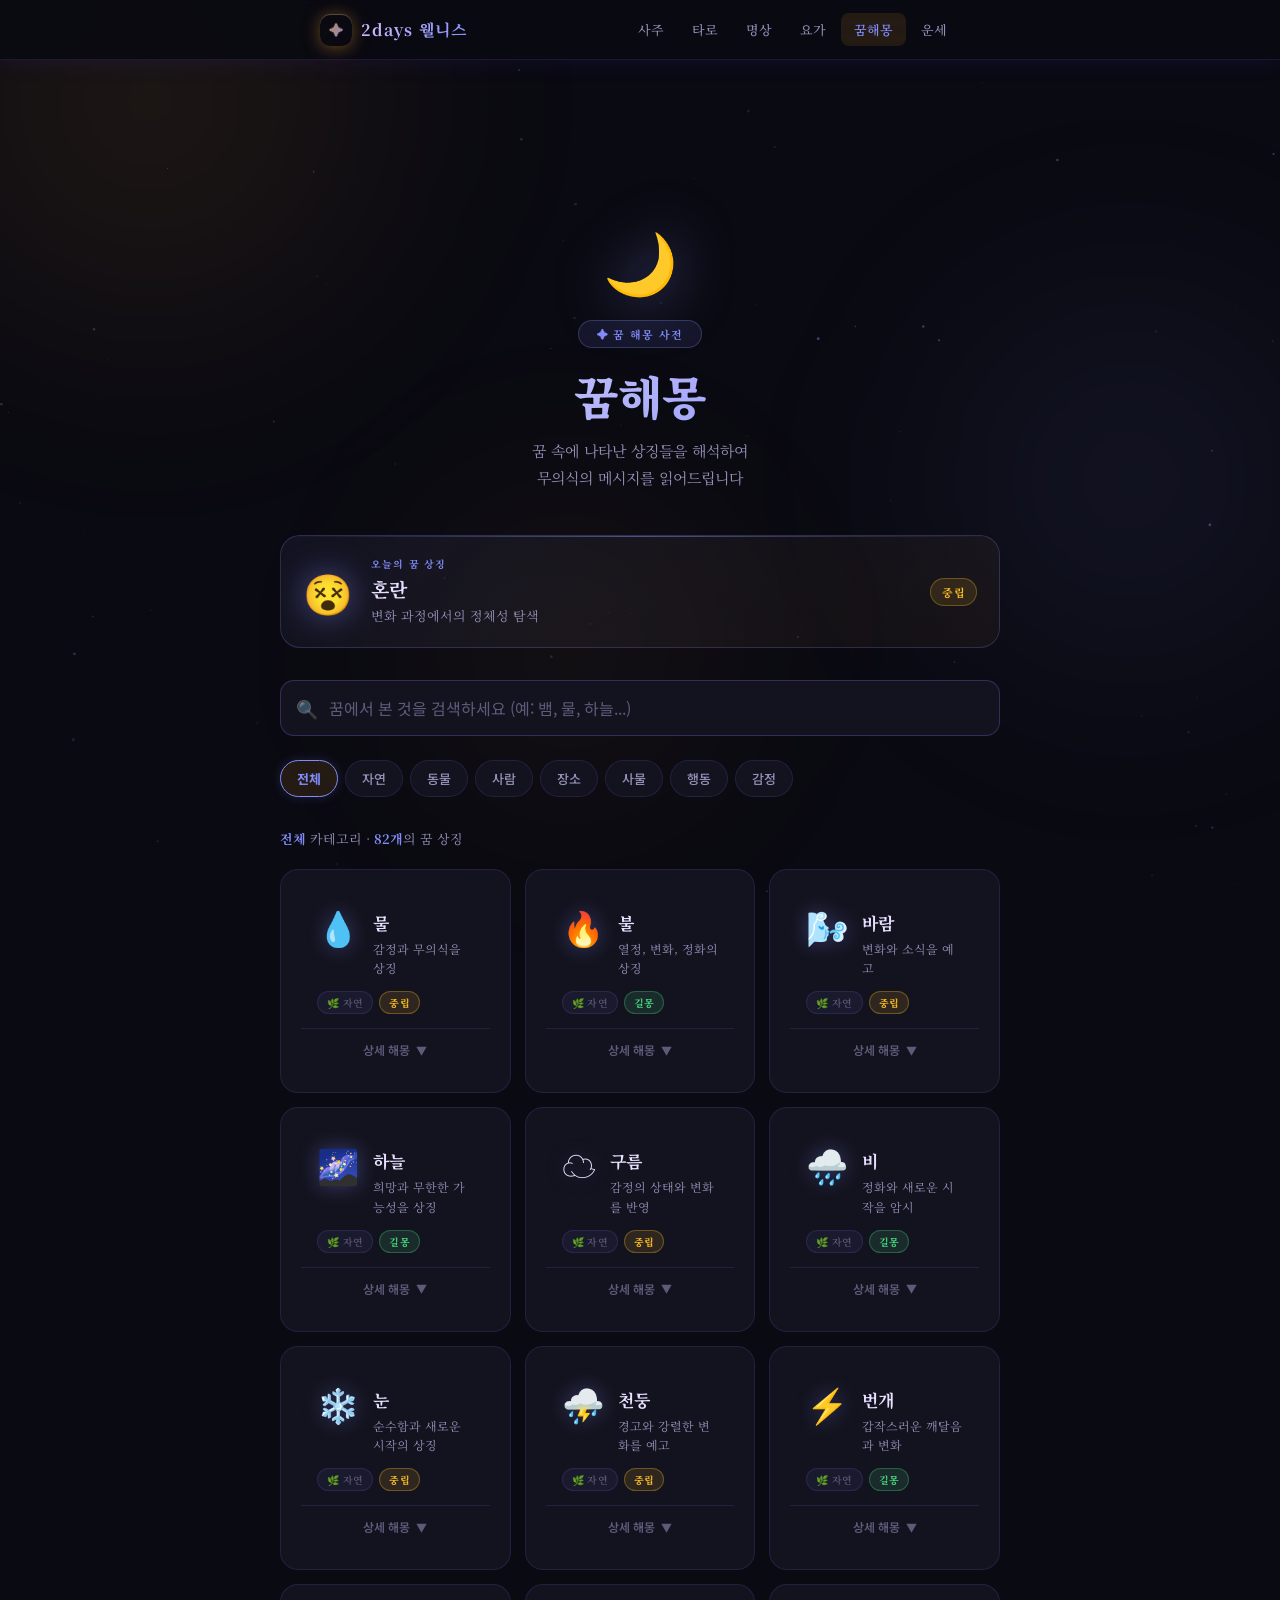
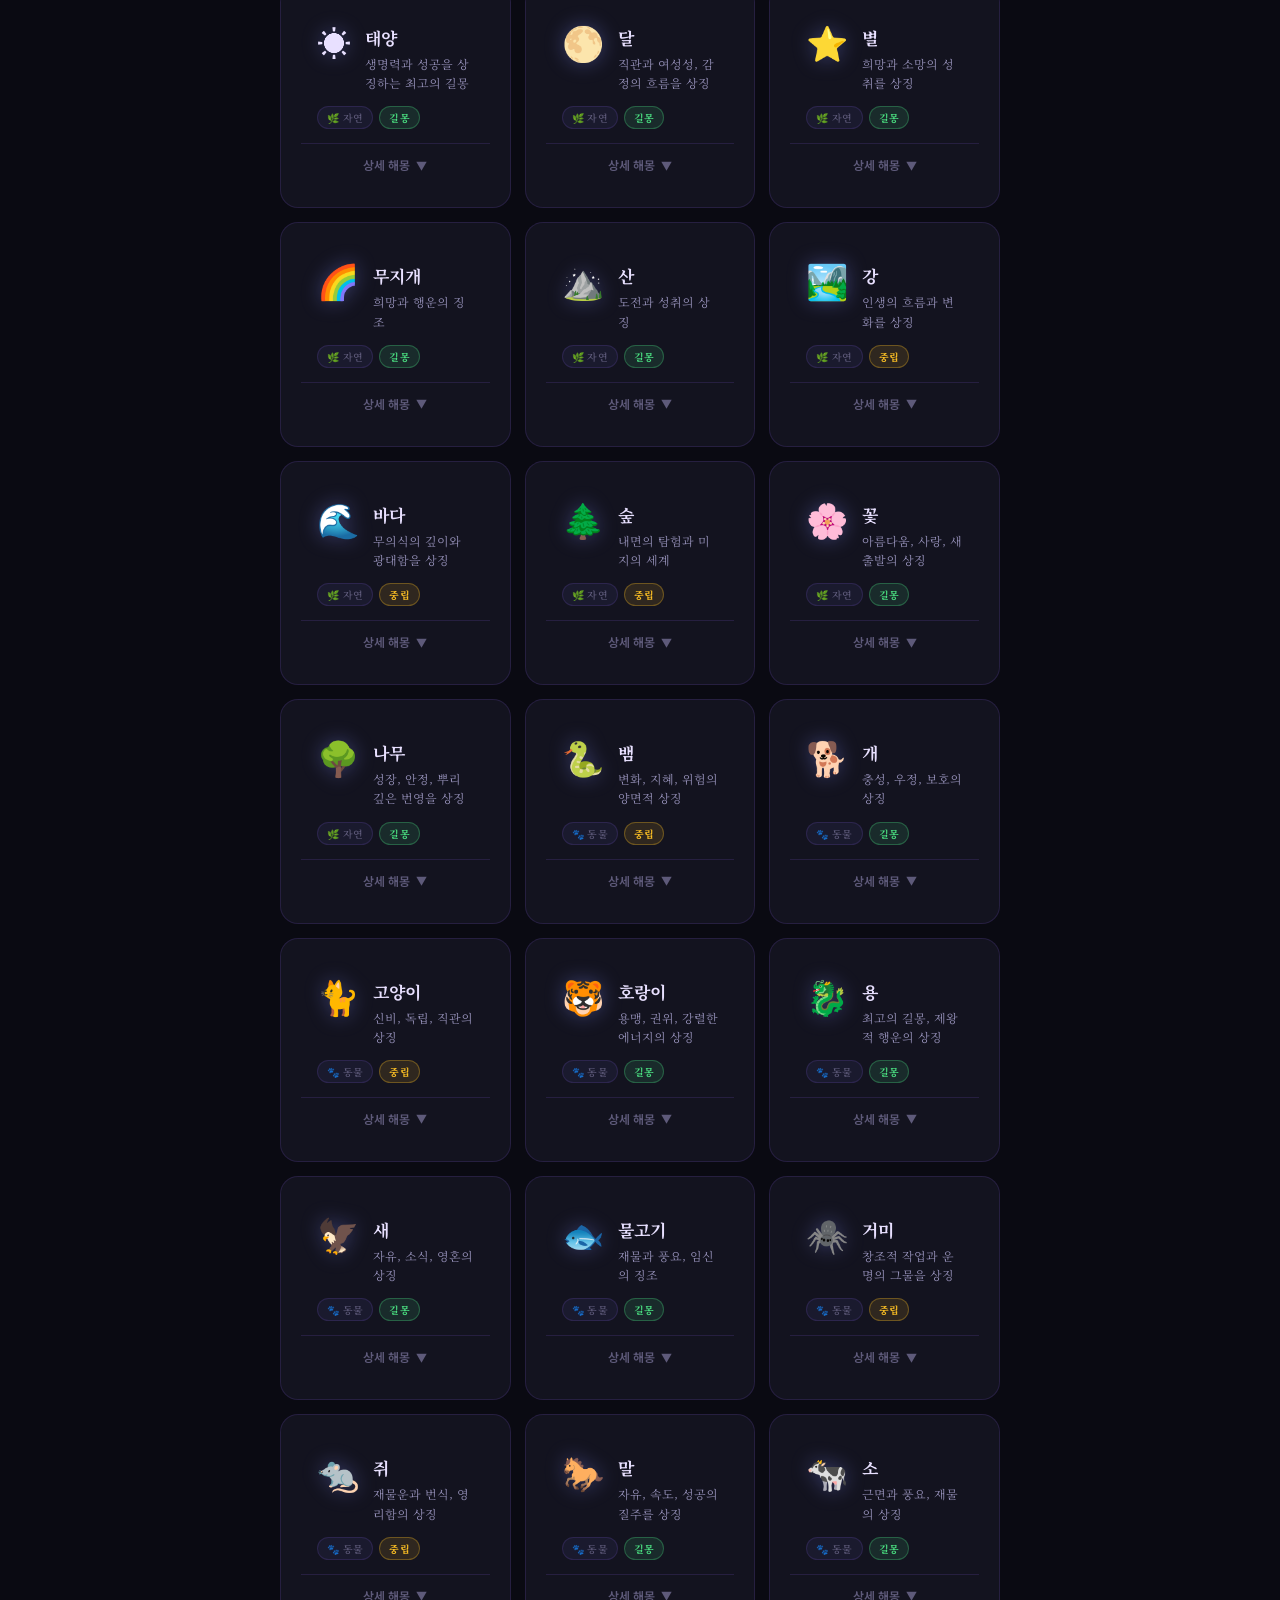
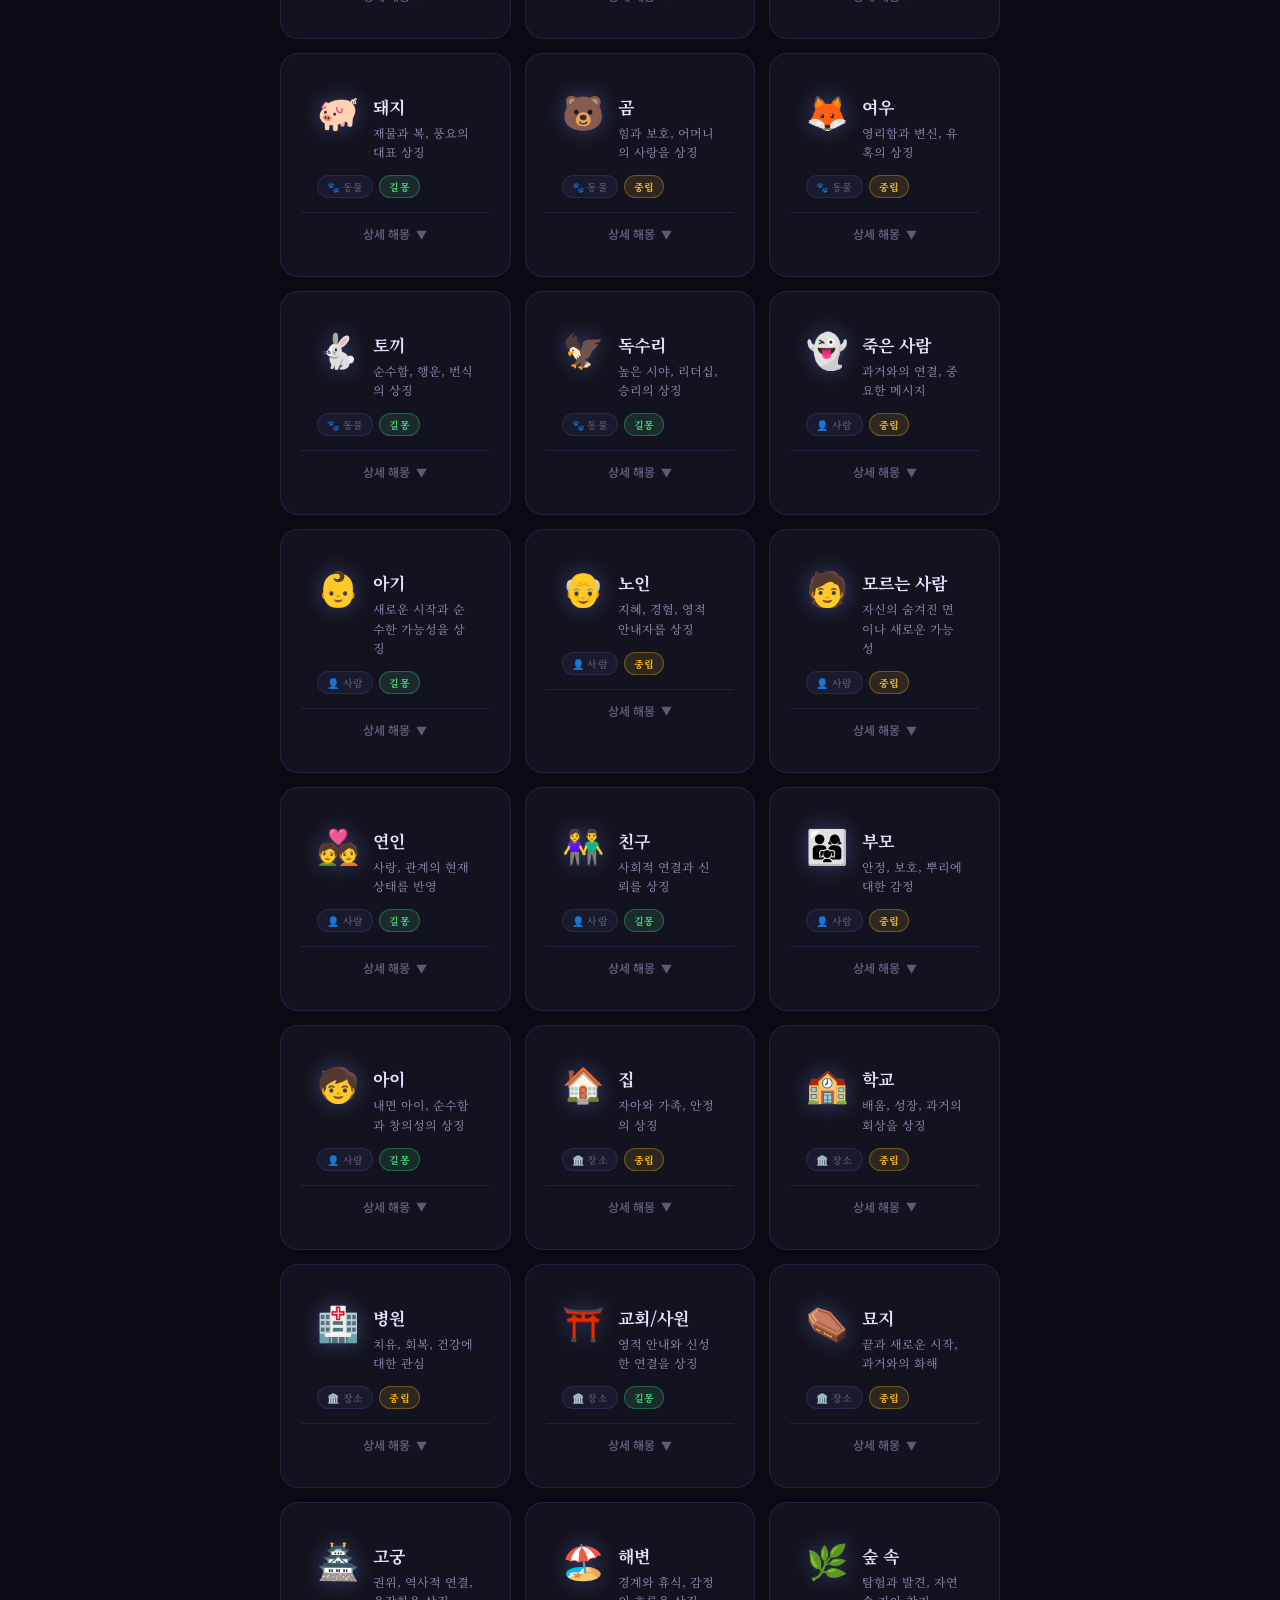
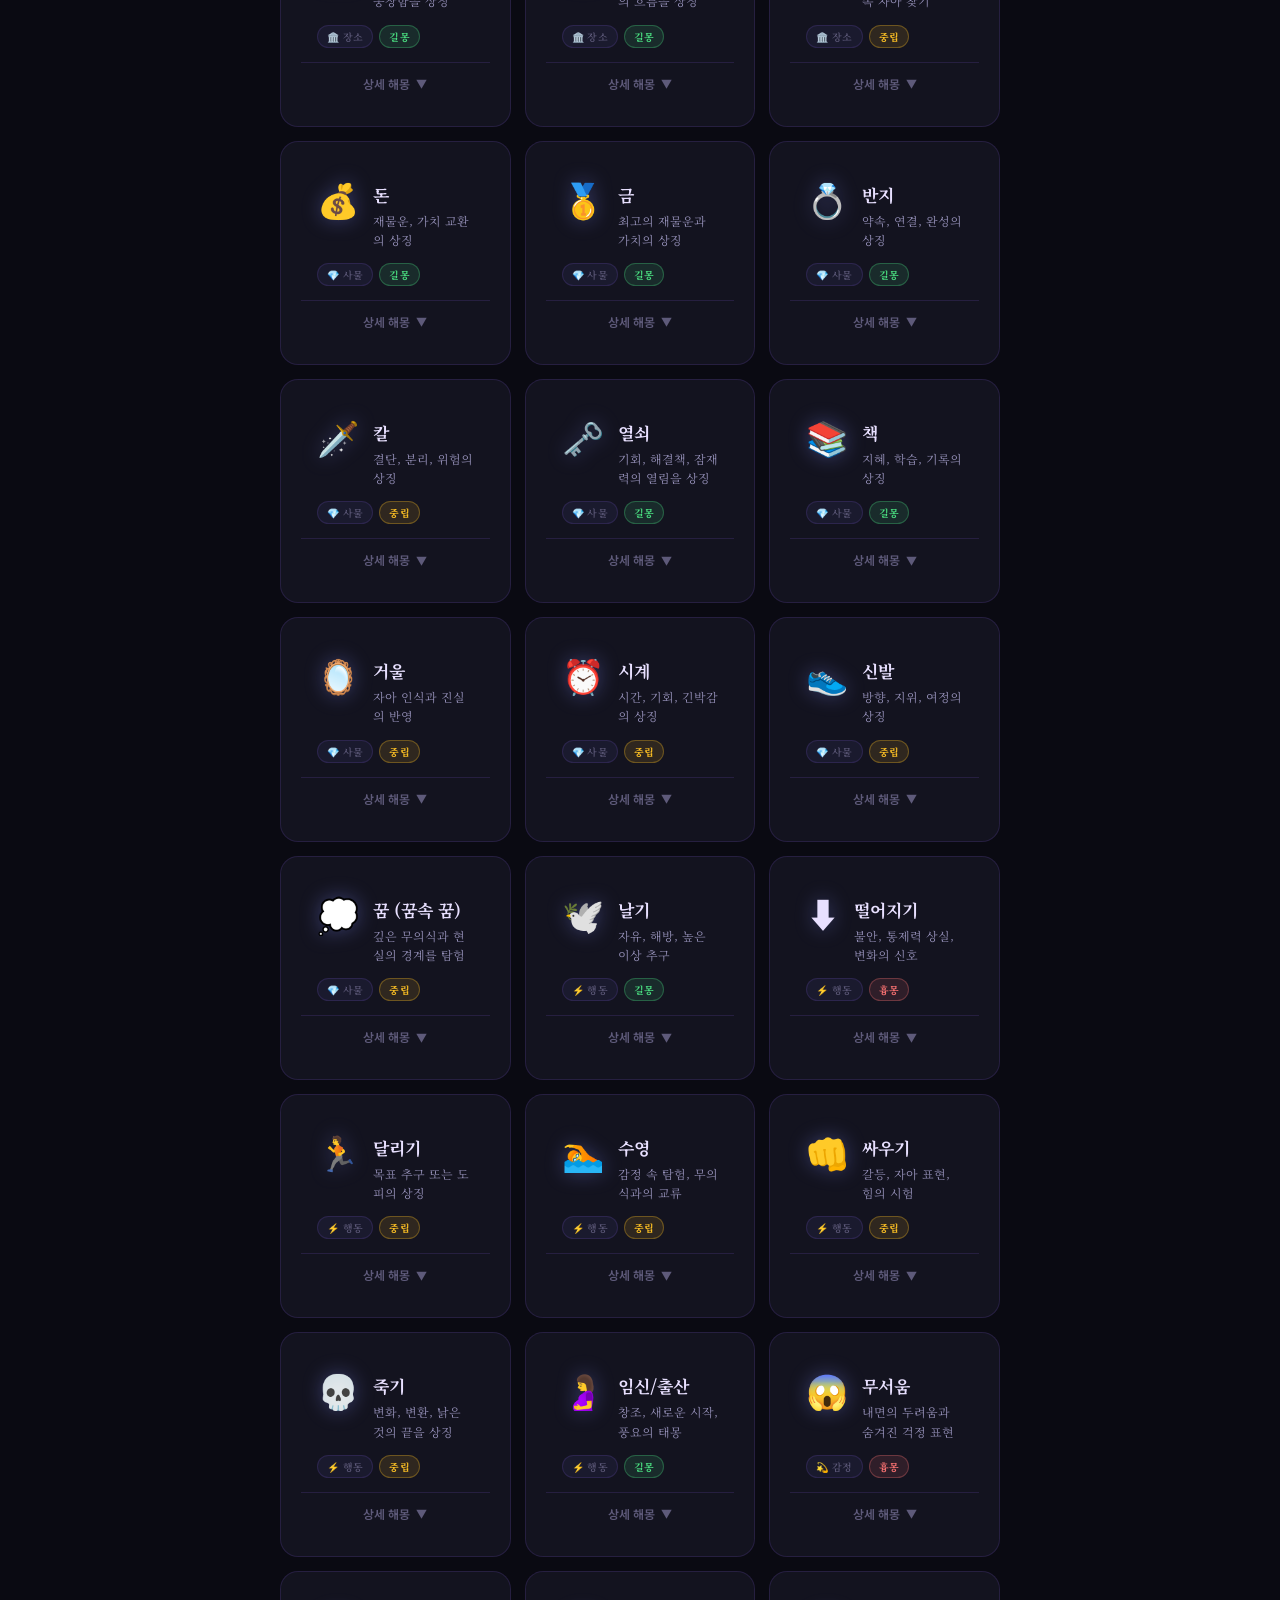
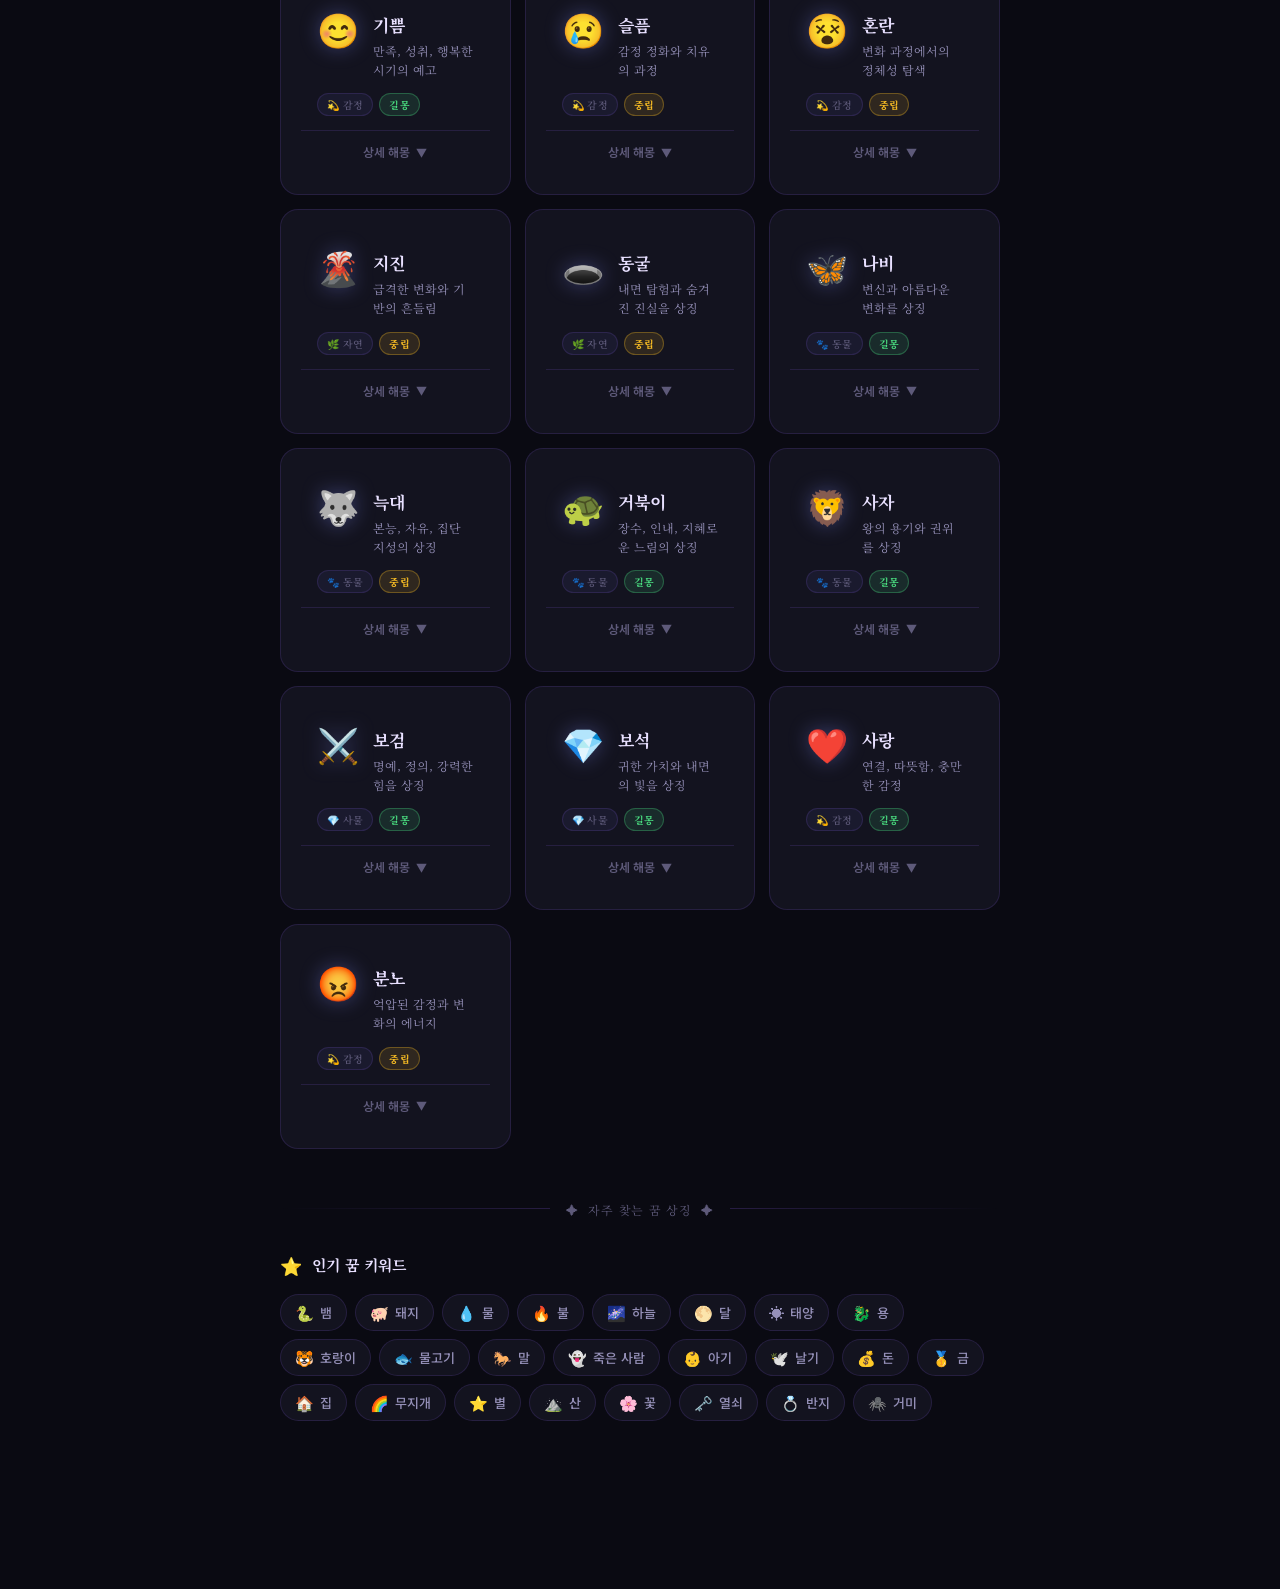
==== commit 0e66bcf8: "프리미엄 상용화 수준 전면 리디자인 v4.0 [디자인 시스템 완전 재구성] - 배경: #040c18 (딥 네이비) × 안티크 골드 #c8862a 팔레트 - 모든 보라/청록 색상 완" ====
--- a/dream.html
+++ b/dream.html
@@ -8,7 +8,7 @@
   <title>꿈해몽 — 2days 웰니스</title>
   <link rel="preconnect" href="https://fonts.googleapis.com" />
   <link rel="preconnect" href="https://fonts.gstatic.com" crossorigin />
-  <link href="https://fonts.googleapis.com/css2?family=Black+Han+Sans&family=Noto+Serif+KR:wght@400;600;700;900&family=Noto+Sans+KR:wght@400;500;700&family=Noto+Serif+KR:wght@700;900&display=swap" rel="stylesheet" />
+  <link href="https://fonts.googleapis.com/css2?family=Noto+Serif+KR:wght@300;400;600;700;900&family=Noto+Sans+KR:wght@300;400;500;700&family=Cinzel:wght@400;600;700&family=Noto+Serif+KR:wght@700;900&display=swap" rel="stylesheet" />
   <link rel="stylesheet" href="style.css" />
   <style>
     /* ══════════════════════════════════════
@@ -24,8 +24,8 @@
       --txt:         #e8e0ff;
       --txt-muted:   #9590b8;
       --txt-dim:     #5e5a7a;
-      --accent:      #8b5cf6;
-      --accent-dim:  rgba(139,92,246,0.14);
+      --accent:      #c8862a;
+      --accent-dim:  rgba(200,134,42,0.14);
       --dream-accent:#818cf8;
       --dream-glow:  rgba(129,140,248,0.22);
       --good-c:      #4ade80;
@@ -88,9 +88,9 @@
     .pn-link.active { background: var(--accent-dim); color: var(--dream-accent); font-weight: 600; }
 
     /* ── Orbs (dream palette) ── */
-    .orb-1 { background: radial-gradient(circle, rgba(139,92,246,0.12) 0%, transparent 70%); }
+    .orb-1 { background: radial-gradient(circle, rgba(200,134,42,0.12) 0%, transparent 70%); }
     .orb-2 { background: radial-gradient(circle, rgba(129,140,248,0.09) 0%, transparent 70%); }
-    .orb-3 { background: radial-gradient(circle, rgba(168,85,247,0.07) 0%, transparent 70%); }
+    .orb-3 { background: radial-gradient(circle, rgba(200,134,42,0.07) 0%, transparent 70%); }
 
     /* ══════════════════════════════════════
        LAYOUT
@@ -142,7 +142,7 @@
       font-weight: 900;
       line-height: 1.2;
       margin-bottom: 14px;
-      background: linear-gradient(135deg, #e0d7ff 0%, var(--dream-accent) 50%, #c084fc 100%);
+      background: linear-gradient(135deg, #e0d7ff 0%, var(--dream-accent) 50%, #e8a83e 100%);
       background-size: 200% 200%;
       -webkit-background-clip: text;
       -webkit-text-fill-color: transparent;
@@ -166,7 +166,7 @@
        DAILY DREAM CARD
     ══════════════════════════════════════ */
     .daily-dream-card {
-      background: linear-gradient(135deg, rgba(129,140,248,0.08) 0%, rgba(139,92,246,0.06) 100%);
+      background: linear-gradient(135deg, rgba(129,140,248,0.08) 0%, rgba(200,134,42,0.06) 100%);
       border: 1px solid rgba(129,140,248,0.22);
       border-radius: 20px;
       padding: 20px 22px;
@@ -367,7 +367,7 @@
       box-shadow: 0 12px 32px rgba(129,140,248,0.12), 0 0 0 1px rgba(129,140,248,0.1);
     }
     .dream-card:hover::before { opacity: 1; }
-    .dream-card.expanded { border-color: rgba(139,92,246,0.45); }
+    .dream-card.expanded { border-color: rgba(200,134,42,0.45); }
 
     .dc-top {
       display: flex;
--- a/style.css
+++ b/style.css
@@ -1,45 +1,55 @@
 /* ======================================================
-   AI Wellness — Dark Mystical UI  v3.0
+   2days 웰니스 — Premium Mystical UI  v4.0
+   Deep Navy × Antique Gold
    ====================================================== */
-@import url('https://fonts.googleapis.com/css2?family=Black+Han+Sans&family=Noto+Serif+KR:wght@400;600;700;900&family=Noto+Sans+KR:wght@400;500;700&family=Cinzel:wght@500;700&display=swap');
-
-/* ── Variables ── */
+@import url('https://fonts.googleapis.com/css2?family=Noto+Serif+KR:wght@300;400;600;700;900&family=Noto+Sans+KR:wght@300;400;500;700&family=Cinzel:wght@400;600;700&display=swap');
+
+/* ── Design Tokens ── */
 :root {
-  --bg:        #060e18;
-  --bg-card:   #0b1929;
-  --bg-card2:  #102135;
-  --bg-hover:  #163048;
-  --border:    rgba(13,148,136,0.22);
-  --border-hi: rgba(13,148,136,0.5);
-  --txt:       #dff0ee;
-  --txt-muted: #7aacaa;
-  --txt-dim:   #3a6060;
-  --accent:    #0d9488;
-  --accent-dim:rgba(13,148,136,0.13);
-  --gold:      #f59e0b;
-  --gold-dim:  rgba(245,158,11,0.13);
-  /* five element colors */
-  --wood:  #34d399;
-  --fire:  #fb7185;
-  --earth: #fbbf24;
+  --bg:        #040c18;
+  --bg-card:   #081828;
+  --bg-card2:  #0d2340;
+  --bg-hover:  #122d4e;
+
+  --accent:    #c8862a;
+  --accent-hi: #e8a83e;
+  --accent-dim:rgba(200,134,42,0.12);
+
+  --gold:      #c8862a;
+  --gold-hi:   #e8a83e;
+  --gold-dim:  rgba(200,134,42,0.12);
+
+  --border:    rgba(200,134,42,0.2);
+  --border-hi: rgba(200,134,42,0.48);
+
+  --txt:       #f0ead8;
+  --txt-muted: #8899a8;
+  --txt-dim:   #2e4560;
+
+  --wood:  #22c55e;
+  --fire:  #fb923c;
+  --earth: #eab308;
   --metal: #94a3b8;
   --water: #38bdf8;
-  /* pillar glow */
-  --wood-glow:  rgba(52,211,153,0.22);
-  --fire-glow:  rgba(251,113,133,0.22);
-  --earth-glow: rgba(251,191,36,0.22);
-  --metal-glow: rgba(148,163,184,0.22);
-  --water-glow: rgba(56,189,248,0.22);
+
+  --wood-glow:  rgba(34,197,94,0.25);
+  --fire-glow:  rgba(251,146,60,0.25);
+  --earth-glow: rgba(234,179,8,0.25);
+  --metal-glow: rgba(148,163,184,0.25);
+  --water-glow: rgba(56,189,248,0.25);
 
   --r-sm:  8px;
   --r-md:  14px;
   --r-lg:  20px;
   --r-xl:  28px;
-  --hdr:   56px;
-  --bnav:  64px;
-  --font:  'Black Han Sans', 'Noto Serif KR', 'Batang', serif;
-  --sans:  'Noto Sans KR', -apple-system, sans-serif;
-  --serif: 'Noto Serif KR', 'Batang', serif;
+  --hdr:   60px;
+  --bnav:  68px;
+
+  --font:   'Noto Serif KR', 'Batang', serif;
+  --sans:   'Noto Sans KR', -apple-system, sans-serif;
+  --serif:  'Noto Serif KR', 'Batang', serif;
+  --display:'Cinzel', serif;
+
   --ease:  cubic-bezier(0.4,0,0.2,1);
   --t:     0.22s;
 }
@@ -74,10 +84,10 @@
   top:0; left:0; right:0;
   z-index: 100;
   height: var(--hdr);
-  background: rgba(7,7,15,0.88);
+  background: rgba(4,12,24,0.88);
   backdrop-filter: blur(24px);
   -webkit-backdrop-filter: blur(24px);
-  border-bottom: 1px solid rgba(13,148,136,0.15);
+  border-bottom: 1px solid rgba(200,134,42,0.15);
   box-shadow: 0 1px 30px rgba(0,0,0,0.5);
 }
 .header-inner {
@@ -94,22 +104,21 @@
   gap: 9px;
 }
 .logo-sym {
-  width: 30px; height: 30px;
-  border-radius: 8px;
-  background: linear-gradient(135deg, #0f766e 0%, #0d9488 55%, #f59e0b 100%);
+  width: 32px; height: 32px;
+  border-radius: 10px;
+  background: linear-gradient(145deg, #7a5a14 0%, #c8862a 50%, #e8a83e 100%);
   display: flex; align-items: center; justify-content: center;
   font-size: 15px; line-height: 1;
-  color: #fff;
-  flex-shrink: 0;
-  box-shadow: 0 2px 14px rgba(13,148,136,0.45);
-  font-family: 'Black Han Sans', serif;
+  color: #fff; flex-shrink: 0;
+  box-shadow: 0 2px 16px rgba(200,134,42,0.5), 0 1px 0 rgba(255,220,150,0.3) inset;
+  font-family: var(--serif);
 }
 .logo-text {
-  font-family: 'Black Han Sans', var(--serif);
-  font-size: 15px;
-  font-weight: 400;
-  letter-spacing: 0.04em;
-  background: linear-gradient(135deg, #dff0ee 20%, #0d9488 60%, var(--gold) 100%);
+  font-family: var(--serif);
+  font-size: 16px;
+  font-weight: 700;
+  letter-spacing: 0.06em;
+  background: linear-gradient(135deg, #f0ead8 0%, #e8a83e 55%, #c8862a 100%);
   -webkit-background-clip: text;
   -webkit-text-fill-color: transparent;
   background-clip: text;
@@ -205,7 +214,7 @@
 .text-inp::placeholder { color: var(--txt-dim); }
 .text-inp:focus {
   border-color: var(--accent);
-  box-shadow: 0 0 0 3px rgba(139,92,246,0.15);
+  box-shadow: 0 0 0 3px rgba(200,134,42,0.15);
 }
 
 /* Toggle Buttons */
@@ -298,31 +307,32 @@
   align-items: center;
   justify-content: center;
   gap: 8px;
-  padding: 16px;
-  border-radius: var(--r-lg);
-  background: linear-gradient(135deg, #7c3aed, #8b5cf6);
-  color: #ffffff;
-  font-size: 15px;
-  font-weight: 700;
-  font-family: var(--font);
+  padding: 17px;
+  border-radius: var(--r-md);
+  background: linear-gradient(135deg, #7a5a14 0%, #c8862a 50%, #e8a83e 100%);
+  color: #fff;
+  font-size: 16px;
+  font-weight: 700;
+  font-family: var(--serif);
+  letter-spacing: 0.05em;
   transition: transform var(--t) var(--ease), box-shadow var(--t) var(--ease), opacity var(--t);
-  box-shadow: 0 4px 24px rgba(139,92,246,0.45);
-  margin-top: 4px;
+  box-shadow: 0 6px 28px rgba(200,134,42,0.5), 0 1px 0 rgba(255,220,150,0.35) inset;
+  margin-top: 8px;
 }
 .analyze-btn:hover {
-  transform: translateY(-2px);
-  box-shadow: 0 8px 32px rgba(139,92,246,0.6);
+  transform: translateY(-3px);
+  box-shadow: 0 12px 36px rgba(200,134,42,0.6), 0 1px 0 rgba(255,220,150,0.35) inset;
 }
 .analyze-btn:active { transform: translateY(0); }
-.analyze-btn:disabled { opacity: 0.55; cursor: not-allowed; transform: none; }
+.analyze-btn:disabled { opacity: 0.5; cursor: not-allowed; transform: none; }
 
 /* Tooltip */
 .tooltip {
   position: fixed;
   z-index: 999;
-  background: #1a1a2e;
-  color: #e8e0ff;
-  border: 1px solid rgba(139,92,246,0.3);
+  background: #0d2340;
+  color: #f0ead8;
+  border: 1px solid rgba(200,134,42,0.3);
   border-radius: var(--r-sm);
   padding: 8px 12px;
   font-size: 12px;
@@ -1199,13 +1209,13 @@
 }
 .orb-1 {
   width: 700px; height: 700px;
-  background: radial-gradient(circle, rgba(139,92,246,0.18) 0%, transparent 70%);
+  background: radial-gradient(circle, rgba(200,134,42,0.18) 0%, transparent 70%);
   top: -250px; left: -200px;
   animation-delay: 0s;
 }
 .orb-2 {
   width: 600px; height: 600px;
-  background: radial-gradient(circle, rgba(168,85,247,0.14) 0%, transparent 70%);
+  background: radial-gradient(circle, rgba(200,134,42,0.14) 0%, transparent 70%);
   top: 20%; right: -150px;
   animation-delay: -4s;
 }
@@ -1266,11 +1276,11 @@
   gap: 8px;
   padding: 6px 18px;
   border-radius: 999px;
-  background: rgba(139,92,246,0.12);
-  border: 1px solid rgba(139,92,246,0.35);
+  background: rgba(200,134,42,0.12);
+  border: 1px solid rgba(200,134,42,0.35);
   font-size: 11px;
   font-weight: 700;
-  color: #c4b5fd;
+  color: #e8a83e;
   letter-spacing: 0.12em;
   text-transform: uppercase;
   margin-bottom: 28px;
@@ -1281,7 +1291,7 @@
   font-weight: 900;
   line-height: 1.15;
   margin-bottom: 22px;
-  background: linear-gradient(135deg, #e8e0ff 0%, #c4b5fd 30%, #8b5cf6 55%, #f4d03f 100%);
+  background: linear-gradient(135deg, #f0ead8 0%, #e8a83e 30%, #c8862a 55%, #f4d03f 100%);
   background-size: 300% 300%;
   -webkit-background-clip: text;
   -webkit-text-fill-color: transparent;
@@ -1449,7 +1459,7 @@
 /* ════════════════════════════
    TAROT PAGE
 ════════════════════════════ */
-.tarot-page { --tarot-accent: #a855f7; }
+.tarot-page { --tarot-accent: #c8862a; }
 .tarot-page body { background: var(--bg); }
 
 .tarot-intro {
@@ -1462,11 +1472,11 @@
   gap: 8px;
   padding: 5px 16px;
   border-radius: 999px;
-  background: rgba(168,85,247,0.1);
-  border: 1px solid rgba(168,85,247,0.25);
+  background: rgba(200,134,42,0.1);
+  border: 1px solid rgba(200,134,42,0.25);
   font-size: 11px;
   font-weight: 700;
-  color: #c084fc;
+  color: #e8a83e;
   letter-spacing: 0.1em;
   text-transform: uppercase;
   margin-bottom: 20px;
@@ -1476,7 +1486,7 @@
   font-size: clamp(26px, 6vw, 36px);
   font-weight: 900;
   margin-bottom: 8px;
-  background: linear-gradient(135deg, #7c3aed 20%, #c084fc 80%);
+  background: linear-gradient(135deg, #8b6914 20%, #e8a83e 80%);
   -webkit-background-clip: text;
   -webkit-text-fill-color: transparent;
   background-clip: text;
@@ -1501,9 +1511,9 @@
   transition: all var(--t);
 }
 .spread-btn.active {
-  background: rgba(168,85,247,0.15);
-  border-color: #a855f7;
-  color: #c084fc;
+  background: rgba(200,134,42,0.15);
+  border-color: #c8862a;
+  color: #e8a83e;
 }
 
 /* Question area */
@@ -1527,25 +1537,25 @@
 }
 .tarot-question-input::placeholder { color: var(--txt-dim); }
 .tarot-question-input:focus {
-  border-color: #a855f7;
-  box-shadow: 0 0 0 3px rgba(168,85,247,0.12);
+  border-color: #c8862a;
+  box-shadow: 0 0 0 3px rgba(200,134,42,0.12);
 }
 .tarot-draw-btn {
   width: 100%;
   padding: 15px;
   border-radius: var(--r-lg);
-  background: #a855f7;
+  background: #c8862a;
   color: #fff;
   font-size: 15px;
   font-weight: 700;
   font-family: var(--font);
   margin-top: 12px;
   transition: transform var(--t), box-shadow var(--t), opacity var(--t);
-  box-shadow: 0 4px 24px rgba(168,85,247,0.3);
+  box-shadow: 0 4px 24px rgba(200,134,42,0.3);
 }
 .tarot-draw-btn:hover {
   transform: translateY(-2px);
-  box-shadow: 0 8px 32px rgba(168,85,247,0.4);
+  box-shadow: 0 8px 32px rgba(200,134,42,0.4);
 }
 .tarot-draw-btn:disabled { opacity: 0.5; cursor: not-allowed; transform: none; }
 
@@ -1571,7 +1581,7 @@
   height: 200px;
   border-radius: 12px;
   background: linear-gradient(135deg, #1a0533 0%, #2d1066 50%, #1a0533 100%);
-  border: 1px solid rgba(168,85,247,0.3);
+  border: 1px solid rgba(200,134,42,0.3);
   display: flex;
   align-items: center;
   justify-content: center;
@@ -1635,13 +1645,13 @@
 }
 .tarot-card-back-face {
   background: linear-gradient(135deg, #1a0533 0%, #2d1066 50%, #1a0533 100%);
-  border: 1px solid rgba(168,85,247,0.3);
+  border: 1px solid rgba(200,134,42,0.3);
   font-size: 40px;
 }
 .tarot-back-pattern {
   position: absolute;
   inset: 6px;
-  border: 1px solid rgba(168,85,247,0.2);
+  border: 1px solid rgba(200,134,42,0.2);
   border-radius: 8px;
   display: flex;
   align-items: center;
@@ -1732,9 +1742,9 @@
   font-weight: 500;
   padding: 4px 10px;
   border-radius: 999px;
-  background: rgba(168,85,247,0.12);
-  border: 1px solid rgba(168,85,247,0.3);
-  color: #c084fc;
+  background: rgba(200,134,42,0.12);
+  border: 1px solid rgba(200,134,42,0.3);
+  color: #e8a83e;
 }
 .cmi-keyword.reversed-kw {
   background: rgba(239,68,68,0.1);
@@ -1748,8 +1758,8 @@
   font-style: italic;
   margin: -4px 0 10px;
   padding: 6px 10px;
-  border-left: 2px solid rgba(168,85,247,0.35);
-  background: rgba(168,85,247,0.05);
+  border-left: 2px solid rgba(200,134,42,0.35);
+  background: rgba(200,134,42,0.05);
   border-radius: 0 4px 4px 0;
 }
 
@@ -1773,15 +1783,15 @@
   max-width: 560px;
   margin: 0 auto 16px;
   padding: 24px 20px;
-  background: linear-gradient(135deg, rgba(168,85,247,0.07) 0%, rgba(99,102,241,0.07) 100%);
-  border: 1px solid rgba(168,85,247,0.25);
+  background: linear-gradient(135deg, rgba(200,134,42,0.07) 0%, rgba(99,102,241,0.07) 100%);
+  border: 1px solid rgba(200,134,42,0.25);
   border-radius: var(--r-lg);
 }
 .overall-title {
   font-family: var(--serif);
   font-size: 16px;
   font-weight: 700;
-  color: #a855f7;
+  color: #c8862a;
   margin-bottom: 14px;
 }
 .overall-text {
@@ -1801,14 +1811,14 @@
   padding: 14px;
   border-radius: var(--r-lg);
   background: var(--bg-card);
-  border: 1px solid rgba(168,85,247,0.3);
-  color: #c084fc;
+  border: 1px solid rgba(200,134,42,0.3);
+  color: #e8a83e;
   font-size: 14px;
   font-weight: 600;
   font-family: var(--font);
   transition: background var(--t), border-color var(--t);
 }
-.tarot-again-btn:hover { background: rgba(168,85,247,0.1); border-color: #a855f7; }
+.tarot-again-btn:hover { background: rgba(200,134,42,0.1); border-color: #c8862a; }
 
 /* ════════════════════════════
    MEDITATION PAGE
@@ -2550,10 +2560,10 @@
   bottom: 0; left: 0; right: 0;
   z-index: 200;
   height: var(--bnav);
-  background: rgba(7,7,15,0.95);
+  background: rgba(4,12,24,0.95);
   backdrop-filter: blur(20px);
   -webkit-backdrop-filter: blur(20px);
-  border-top: 1px solid rgba(139,92,246,0.2);
+  border-top: 1px solid rgba(200,134,42,0.2);
   padding: 6px 4px 8px;
   display: none;
   align-items: center;
@@ -2576,7 +2586,7 @@
 .bn-item:hover, .bn-item.active {
   color: var(--accent);
 }
-.bn-item.active .bn-icon { filter: drop-shadow(0 0 6px rgba(139,92,246,0.6)); }
+.bn-item.active .bn-icon { filter: drop-shadow(0 0 6px rgba(200,134,42,0.6)); }
 .bn-icon { font-size: 20px; line-height: 1; }
 .bn-label { font-size: 10px; font-weight: 600; letter-spacing: 0.03em; }
 
@@ -2607,8 +2617,9 @@
 }
 .pn-link:hover { background: var(--bg-card2); color: var(--txt); }
 .pn-link.active {
-  background: rgba(139,92,246,0.15);
-  color: #c4b5fd;
+  background: rgba(200,134,42,0.14);
+  color: #e8a83e;
+  font-weight: 700;
 }
 
 /* ════════════════════════════════════════════
@@ -2733,8 +2744,8 @@
       45deg,
       transparent,
       transparent 4px,
-      rgba(139,92,246,0.06) 4px,
-      rgba(139,92,246,0.06) 8px
+      rgba(200,134,42,0.06) 4px,
+      rgba(200,134,42,0.06) 8px
     );
 }
 .card-back-center {
@@ -2782,7 +2793,7 @@
   transform: translateX(-50%);
   font-size: 18px;
   opacity: 0.25;
-  color: #8b5cf6;
+  color: #c8862a;
 }
 
 /* ════════════════════════════════════════════
@@ -3177,7 +3188,7 @@
 .fortune-bar-fill {
   height: 100%;
   border-radius: 999px;
-  background: linear-gradient(90deg, #8b5cf6, var(--gold));
+  background: linear-gradient(90deg, #c8862a, var(--gold));
   transition: width 0.8s var(--ease);
   width: 0;
 }
@@ -3216,7 +3227,7 @@
 .fortune-lucky-val { font-size: 15px; font-weight: 700; color: var(--txt); }
 /* Advice */
 .fortune-advice {
-  background: linear-gradient(135deg, rgba(244,208,63,0.08), rgba(139,92,246,0.06));
+  background: linear-gradient(135deg, rgba(244,208,63,0.08), rgba(200,134,42,0.06));
   border: 1px solid rgba(244,208,63,0.25);
   border-radius: var(--r-xl);
   padding: 24px 22px;
@@ -3256,7 +3267,7 @@
 .fwd-label { font-size: 10px; font-weight: 700; color: var(--txt-dim); }
 .fwd-score { font-size: 16px; font-weight: 900; color: var(--txt); }
 .fwd-bar { width: 4px; height: 24px; border-radius: 2px; background: var(--bg-hover); overflow: hidden; }
-.fwd-bar-inner { width: 100%; border-radius: 2px; background: linear-gradient(to top, #8b5cf6, var(--gold)); transition: height 0.6s var(--ease); }
+.fwd-bar-inner { width: 100%; border-radius: 2px; background: linear-gradient(to top, #c8862a, var(--gold)); transition: height 0.6s var(--ease); }
 
 /* ════════════════════════════════════════════
    HUB WHY SECTION
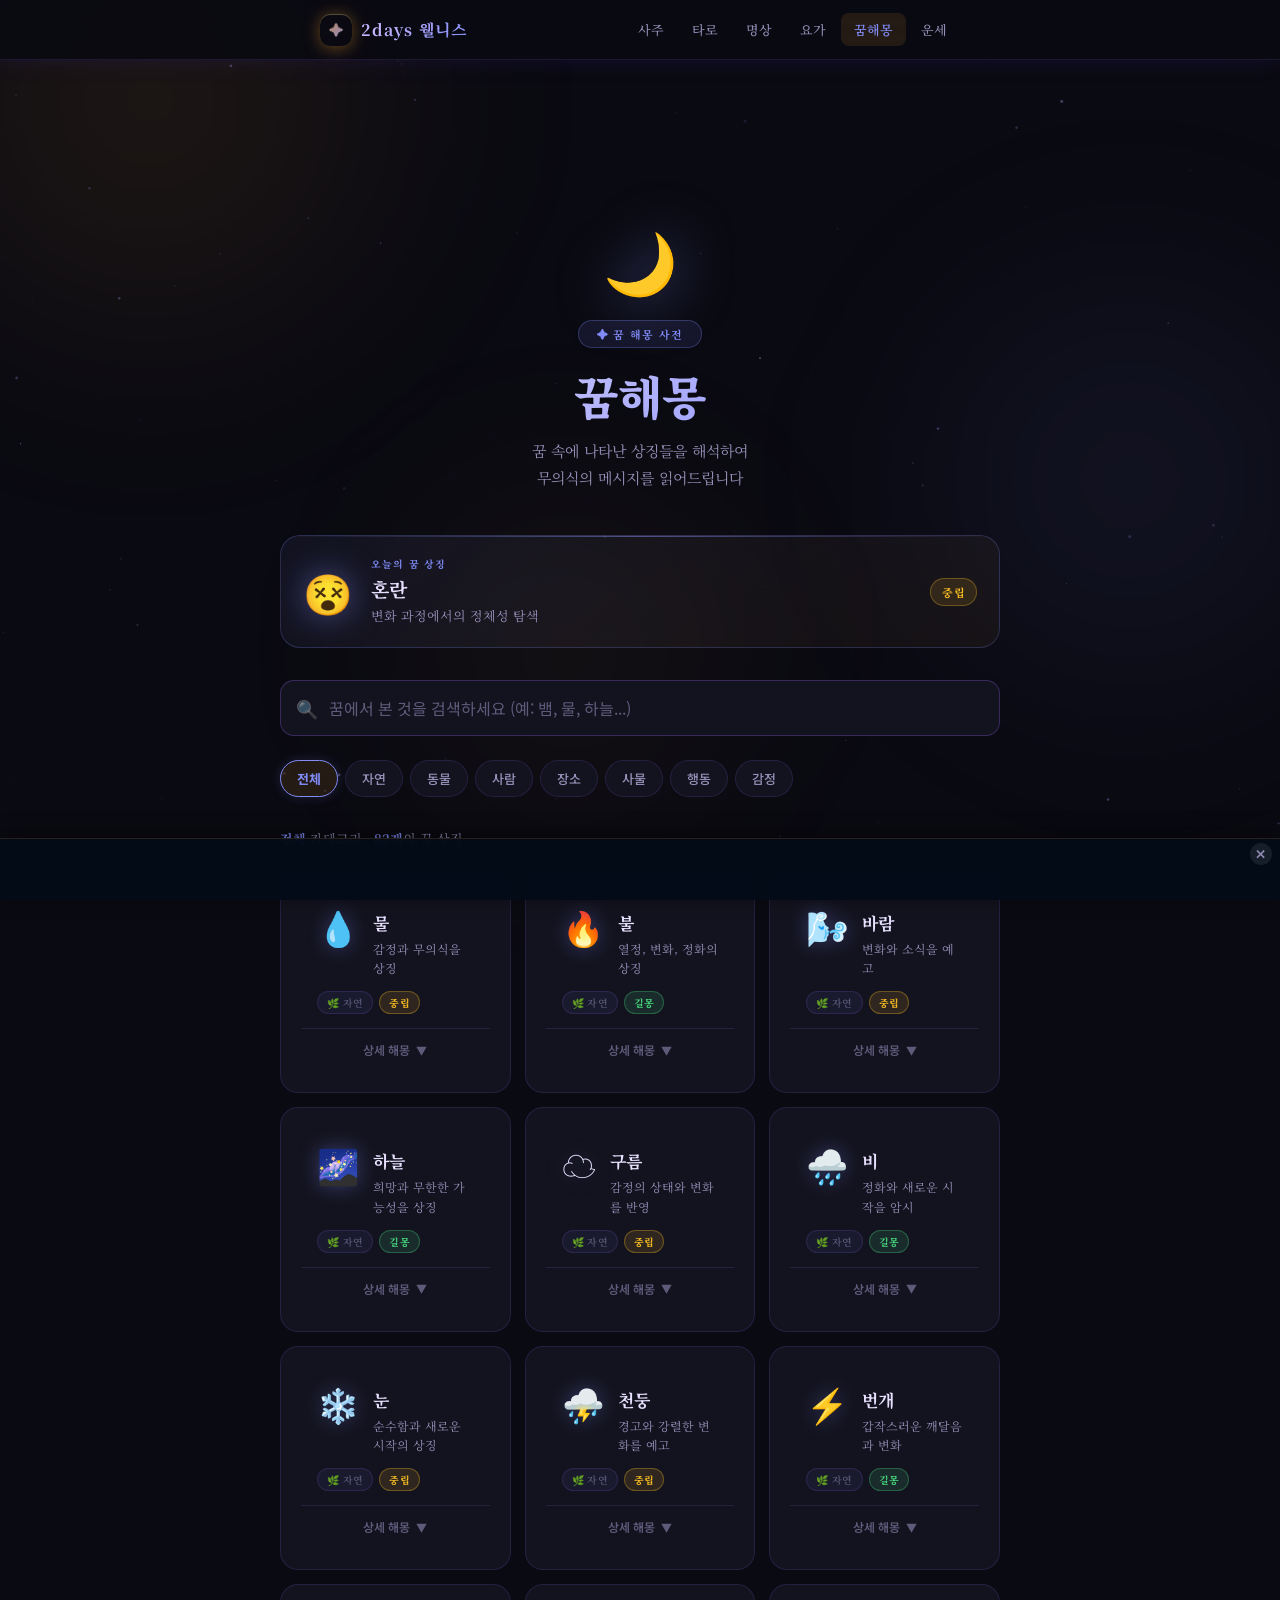
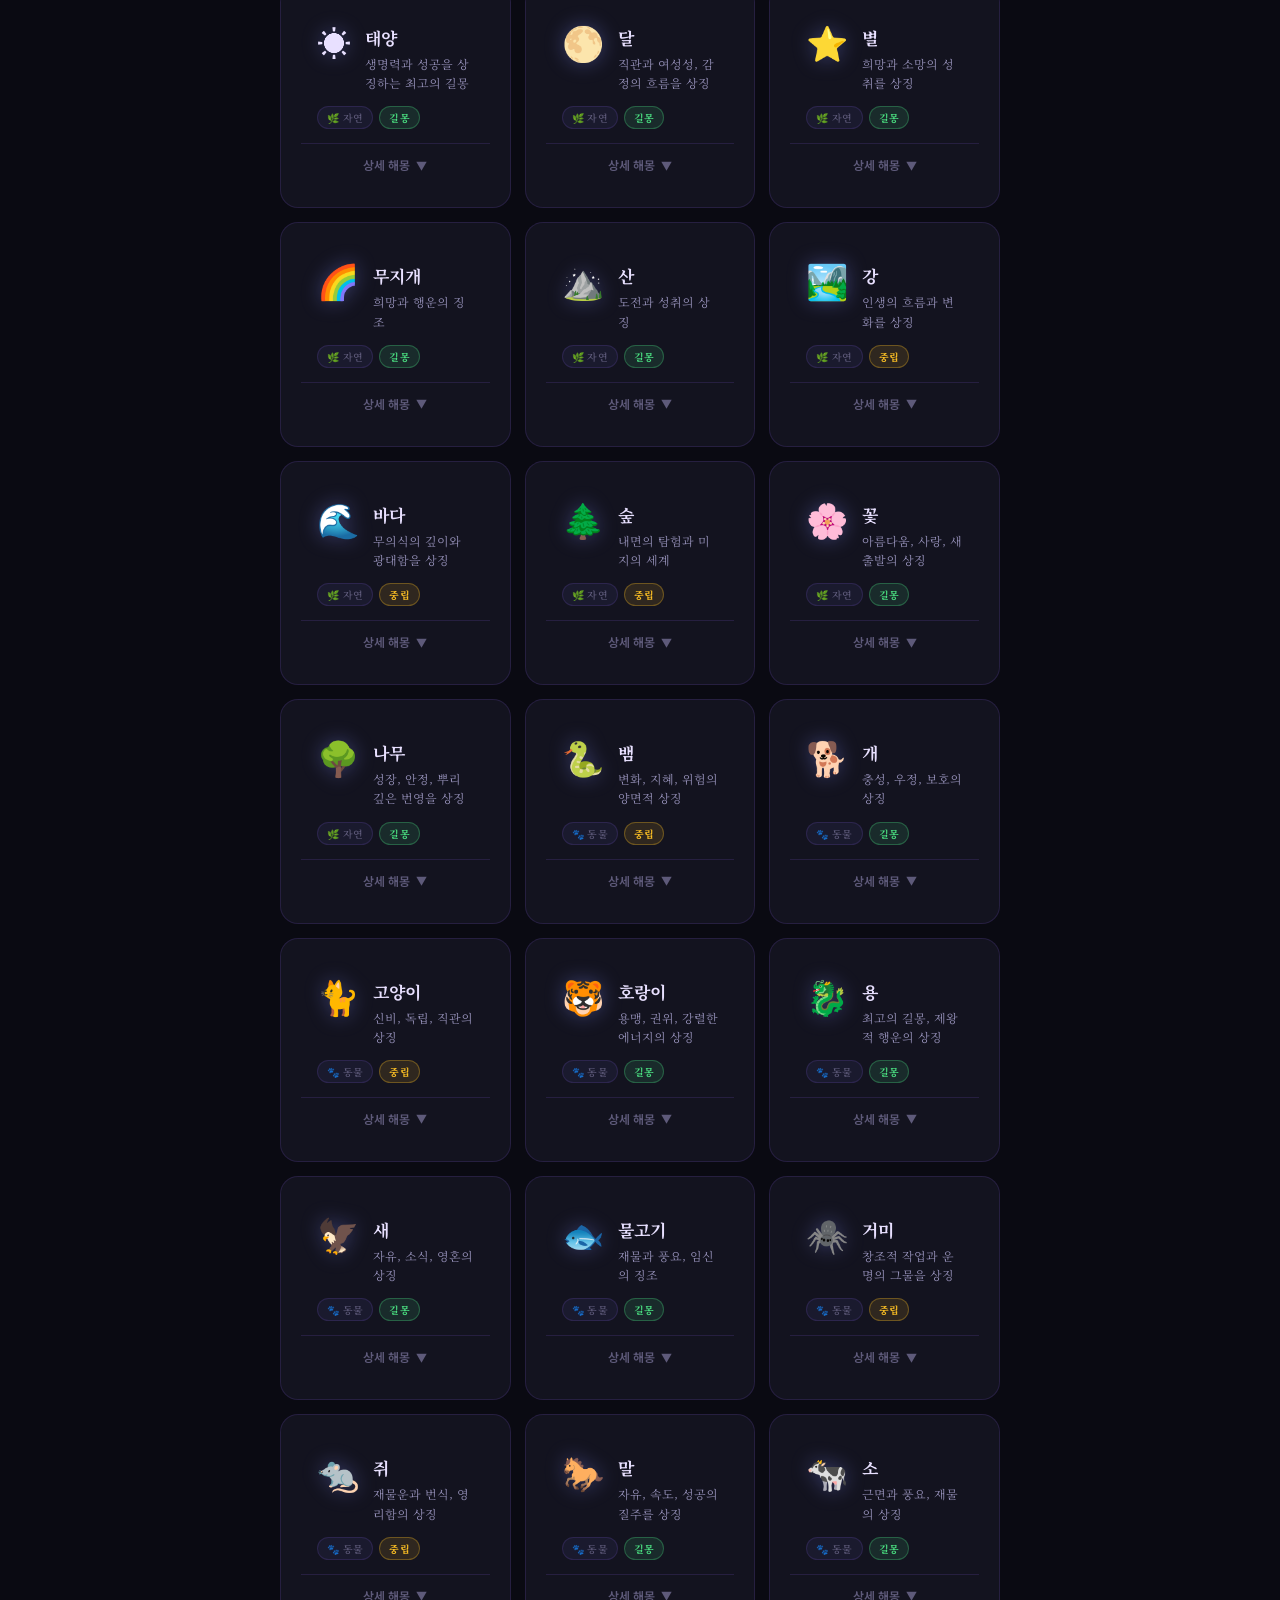
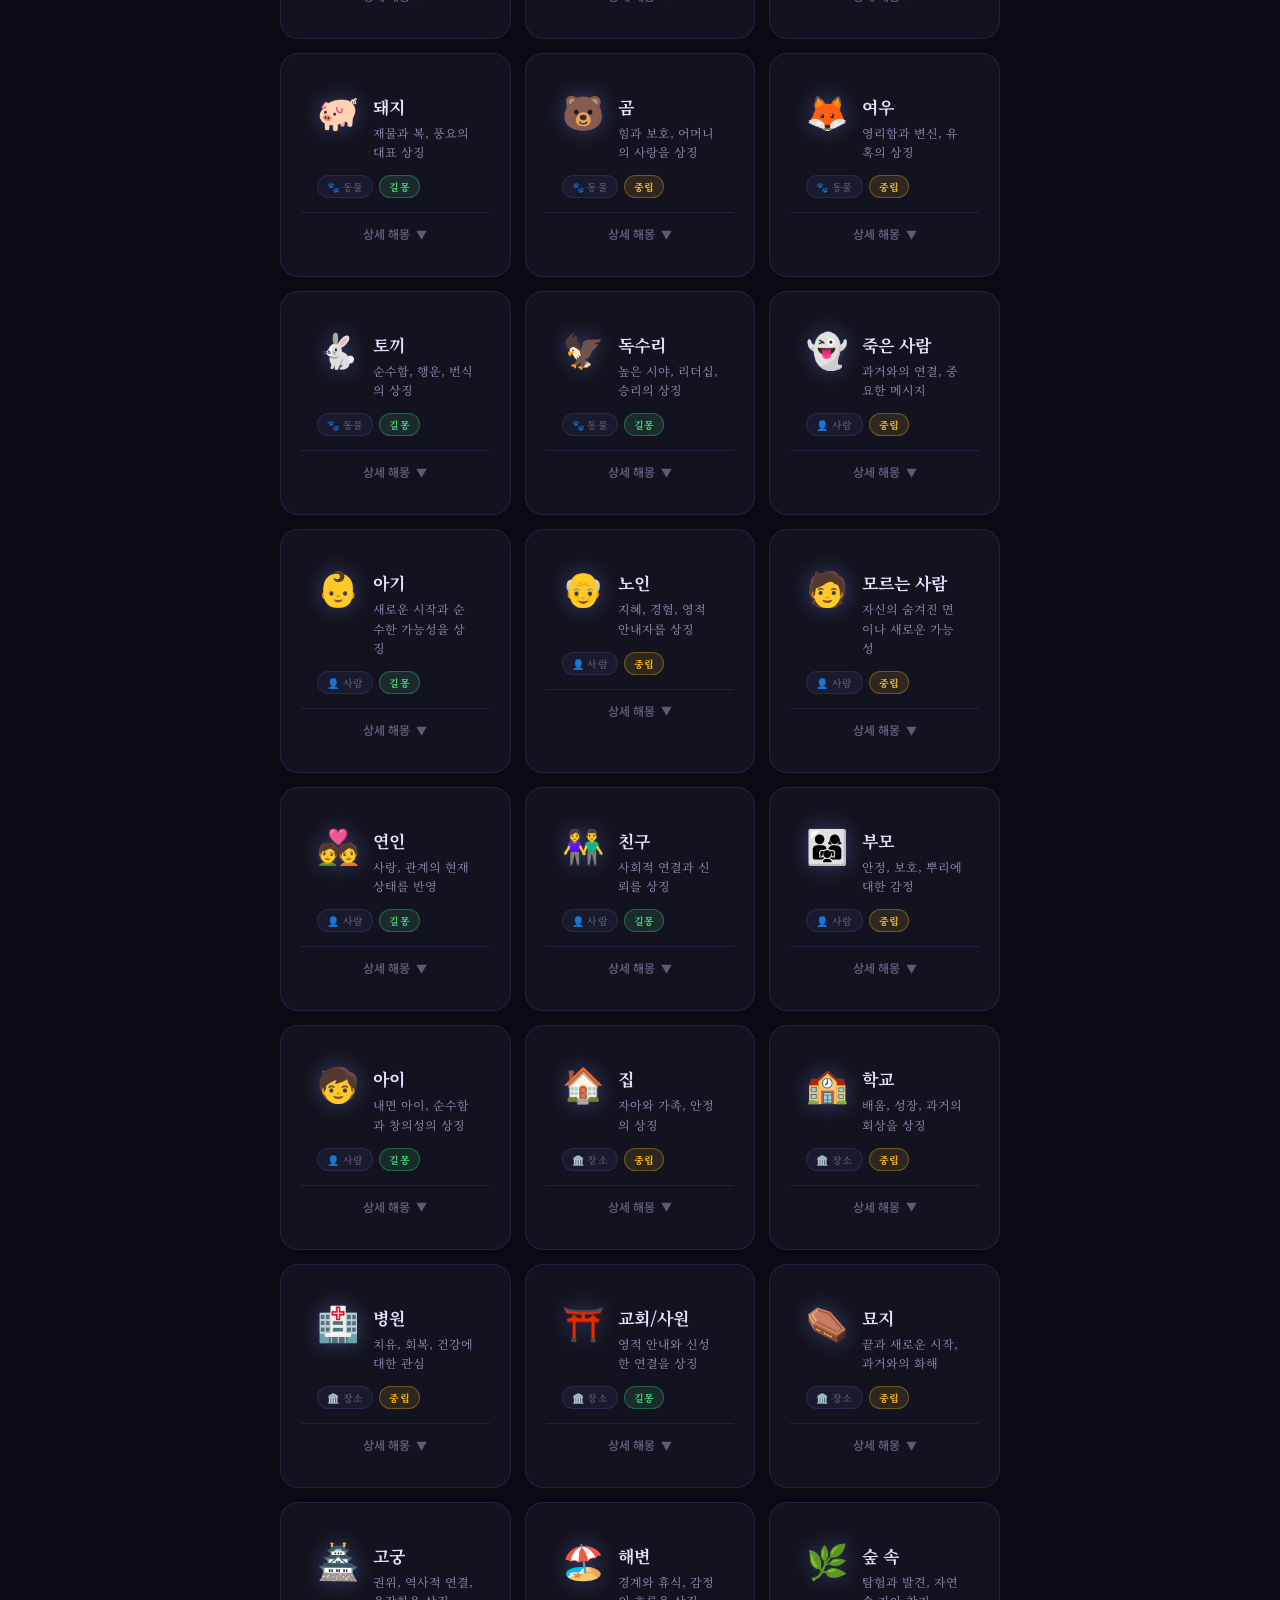
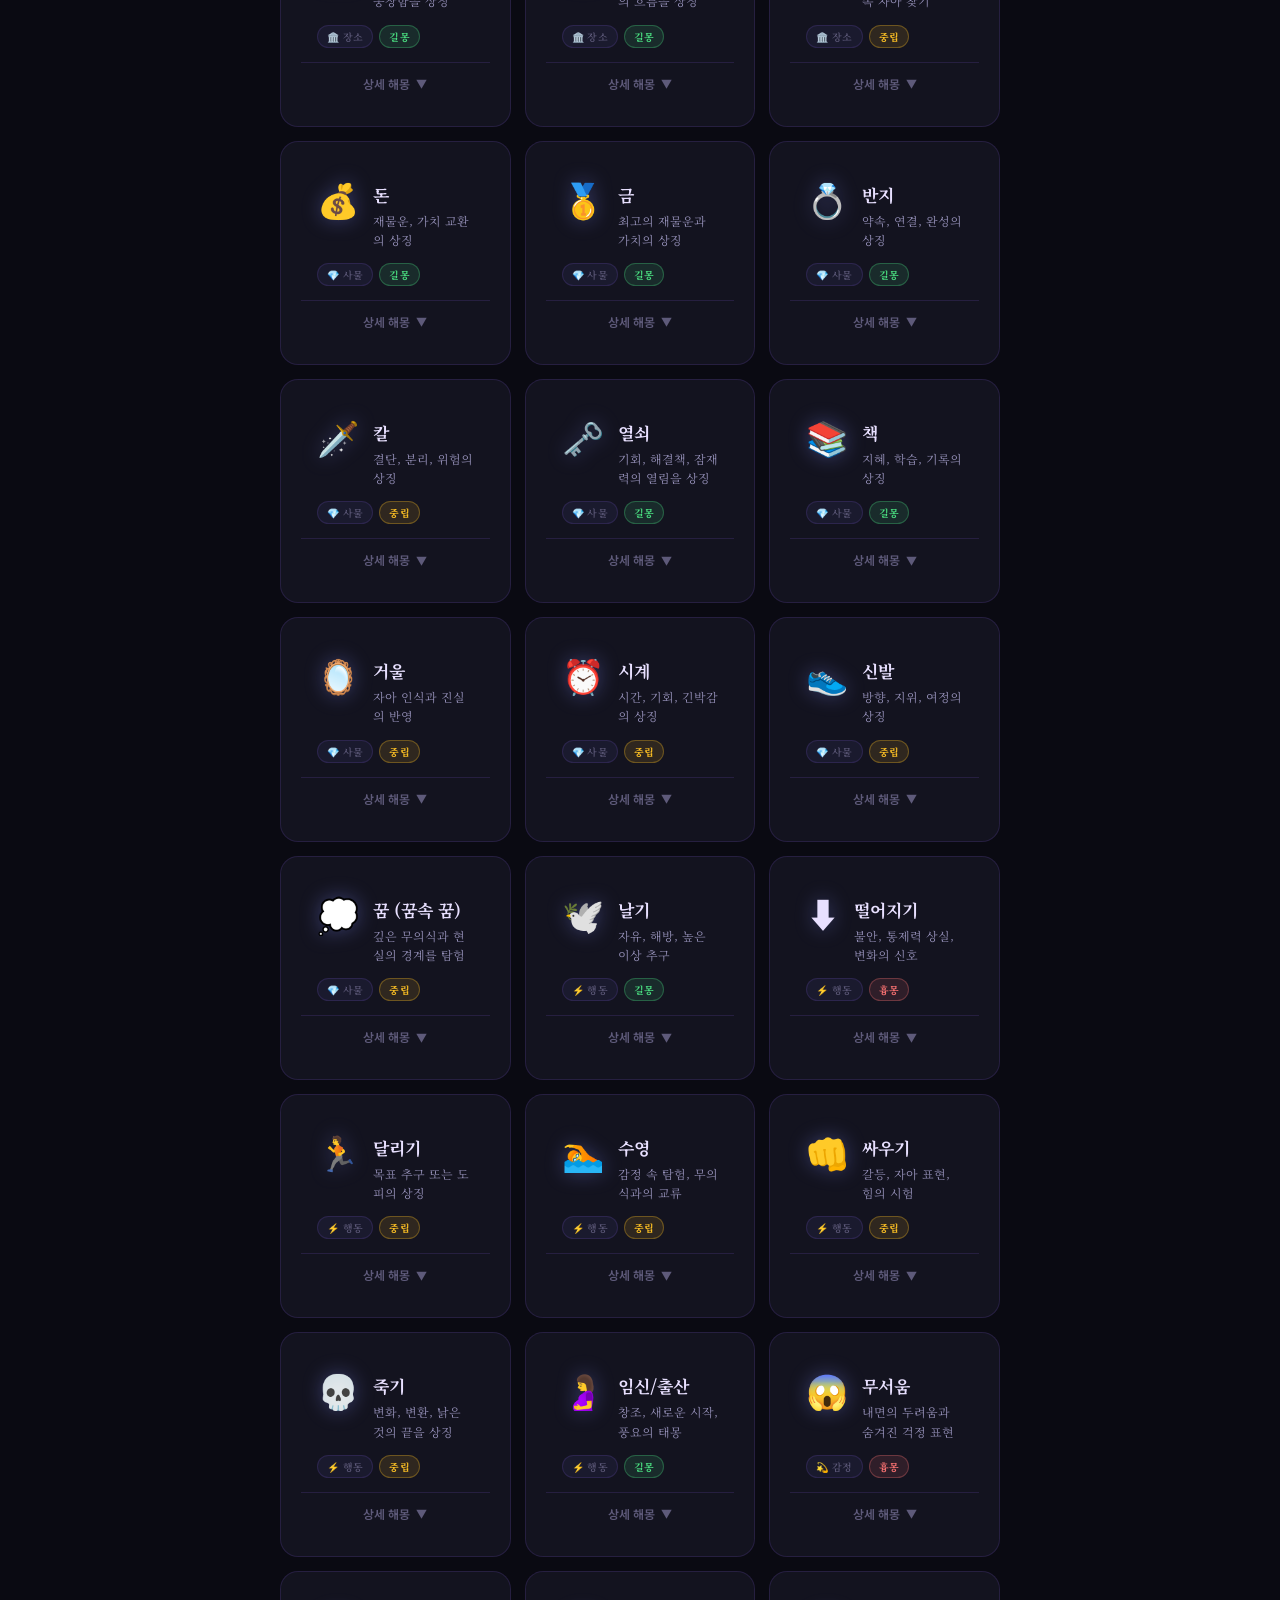
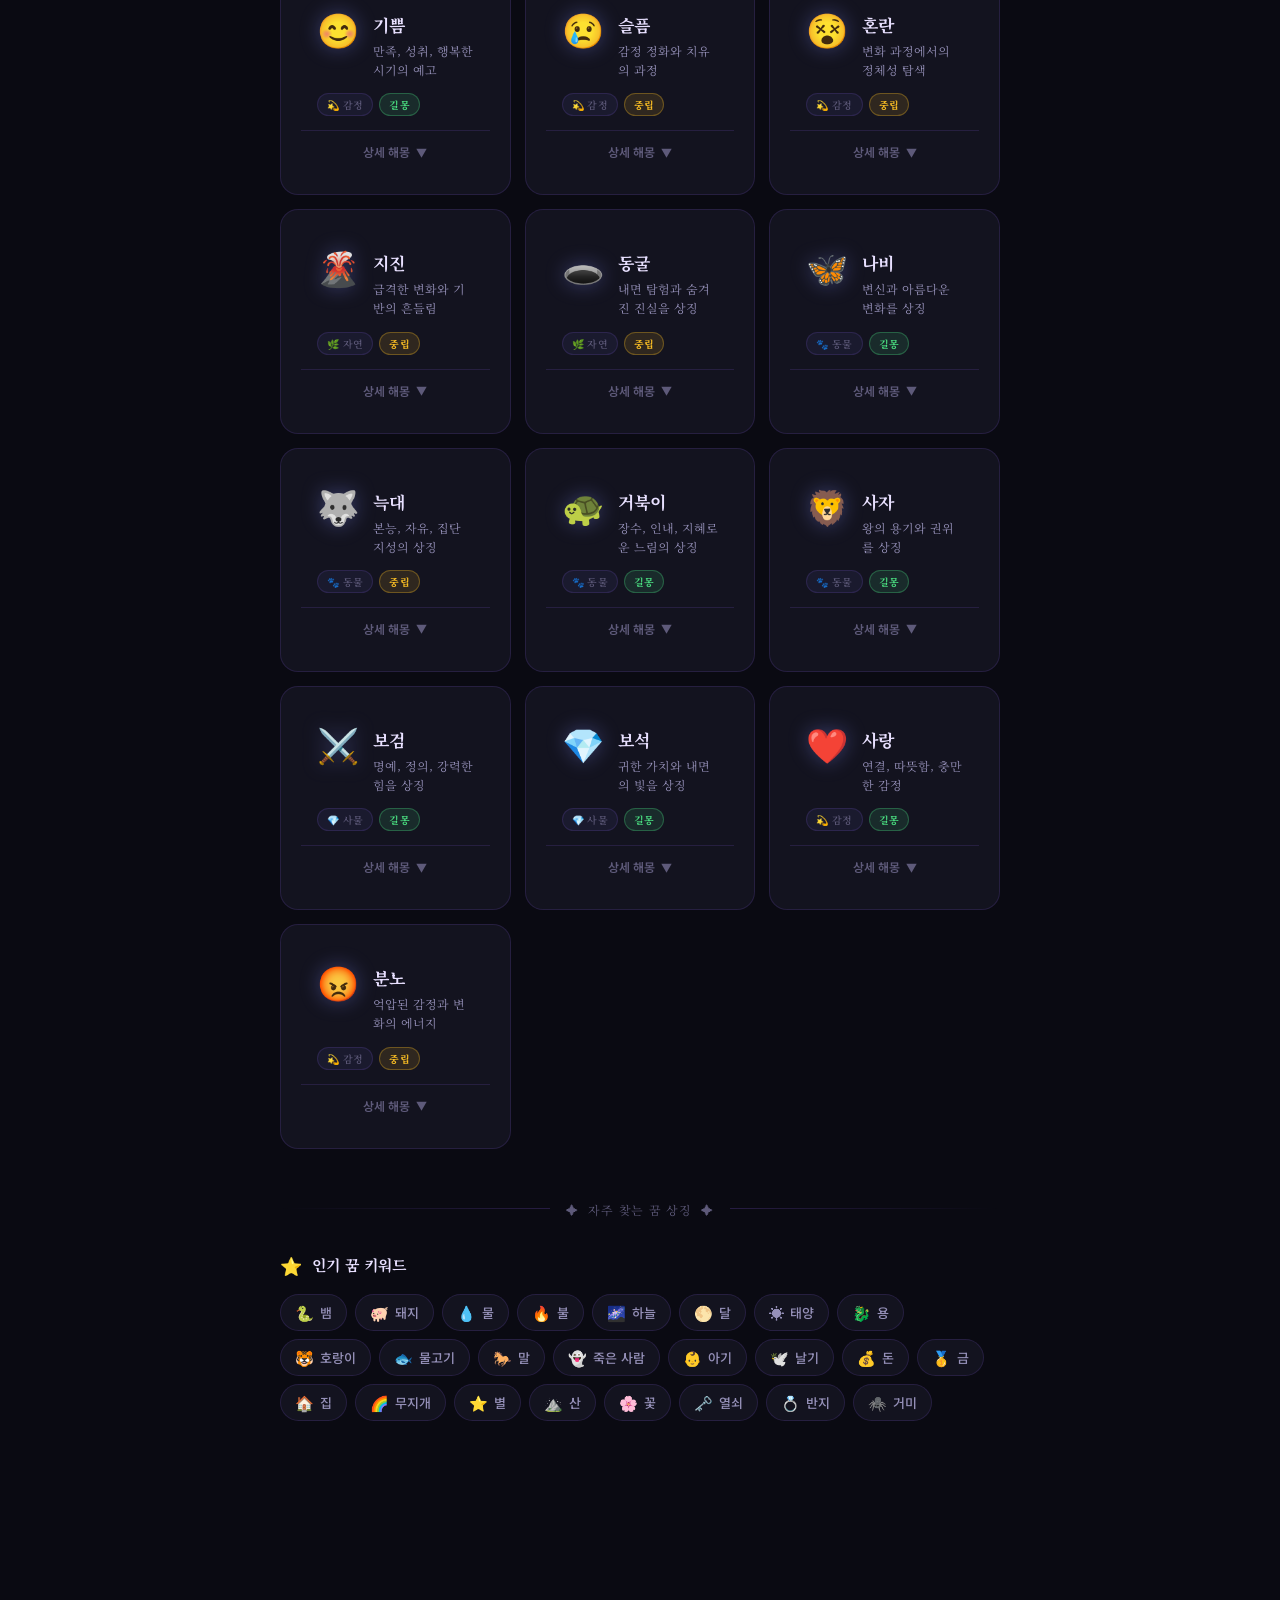
==== commit c543a58e: "애드센스 수익 최적화 광고 전략 전면 구현 [광고 수익 전략 — 4가지 핵심 포맷]  1. 결과 전 인터스티셜 모달 (Pre-result Countdown Modal)    - 사" ====
--- a/dream.html
+++ b/dream.html
@@ -716,6 +716,36 @@
   </style>
 </head>
 <body>
+
+  <!-- Pre-Result Ad Modal -->
+  <div class="ad-modal-overlay" id="adResultModal">
+    <div class="ad-modal-box">
+      <div class="ad-modal-header">
+        <div class="ad-modal-title">
+          <div class="ad-modal-title-icon">✦</div>
+          꿈 해석 중...
+        </div>
+        <div class="ad-modal-countdown-badge" id="adCountdown">5</div>
+      </div>
+      <div class="ad-modal-adunit">
+        <span class="ad-modal-adlabel">광고</span>
+        <ins class="adsbygoogle"
+             style="display:block;width:100%"
+             data-ad-client="ca-pub-8940400388075870"
+             data-ad-slot="6232969180"
+             data-ad-format="auto"
+             data-full-width-responsive="true"></ins>
+        <script>(adsbygoogle = window.adsbygoogle || []).push({});</script>
+      </div>
+      <div class="ad-modal-footer">
+        <p class="ad-modal-status" id="adStatusText">AI가 사주를 분석하고 있습니다...</p>
+        <div class="ad-modal-progress-track">
+          <div class="ad-modal-progress-fill" id="adProgressBar"></div>
+        </div>
+        <button id="adSkipBtn" disabled>잠시만요... (5초)</button>
+      </div>
+    </div>
+  </div>
   <canvas id="starsBg"></canvas>
 
   <!-- Ambient orbs -->
@@ -840,6 +870,21 @@
   <div class="toast" id="toast"></div>
 
   <script src="stars.js"></script>
+
+  <!-- Sticky Bottom Ad Banner -->
+  <div class="ad-sticky-bar" id="adStickyBar">
+    <button class="ad-sticky-close" onclick="document.getElementById('adStickyBar').style.display='none'" title="닫기">✕</button>
+    <div class="ad-sticky-inner">
+      <ins class="adsbygoogle"
+           style="display:block"
+           data-ad-client="ca-pub-8940400388075870"
+           data-ad-slot="4966757696"
+           data-ad-format="auto"
+           data-full-width-responsive="true"></ins>
+      <script>(adsbygoogle = window.adsbygoogle || []).push({});</script>
+    </div>
+  </div>
   <script src="dream.js"></script>
+  <script src="ads.js"></script>
 </body>
 </html>
--- a/style.css
+++ b/style.css
@@ -2592,7 +2592,9 @@
 
 /* Page scrollable area adjustment when bottom nav shown */
 body.has-bnav .cw,
-body.has-bnav .hub-main { padding-bottom: calc(var(--bnav) + 20px); }
+body.has-bnav .hub-main { padding-bottom: calc(var(--bnav) + 74px); }
+/* extra room for sticky ad */
+body { padding-bottom: 74px; }
 
 /* ════════════════════════════════════════════
    PAGE NAV (inner-page header navigation)
@@ -3314,3 +3316,238 @@
   .bottom-nav { display: none !important; }
   .page-nav { display: flex; }
 }
+
+
+/* ════════════════════════════════════════════
+   ADVERTISING — AdSense Components
+════════════════════════════════════════════ */
+
+/* ── Inline ad wrapper ── */
+.ad-inline {
+  width: 100%;
+  max-width: 680px;
+  margin: 0 auto 4px;
+  text-align: center;
+  overflow: hidden;
+}
+.ad-inline-inner {
+  background: var(--bg-card);
+  border: 1px solid rgba(200,134,42,0.12);
+  border-radius: var(--r-md);
+  padding: 8px 0 4px;
+  overflow: hidden;
+}
+.ad-label-bar {
+  font-family: var(--sans);
+  font-size: 9px;
+  letter-spacing: 1.5px;
+  text-transform: uppercase;
+  color: var(--txt-dim);
+  margin-bottom: 4px;
+}
+
+/* ── Section spacer ad (between result sections) ── */
+.ad-section-spacer {
+  padding: 6px 20px 2px;
+}
+
+/* ── Sticky bottom banner ── */
+.ad-sticky-bar {
+  position: fixed;
+  bottom: var(--bnav);          /* sits above bottom nav on mobile */
+  left: 0; right: 0;
+  z-index: 155;
+  background: rgba(4,12,24,0.97);
+  border-top: 1px solid rgba(200,134,42,0.18);
+  padding: 4px 0 2px;
+  display: flex;
+  align-items: center;
+  justify-content: center;
+  min-height: 62px;
+  box-shadow: 0 -4px 20px rgba(0,0,0,0.5);
+}
+.ad-sticky-close {
+  position: absolute;
+  top: 4px; right: 8px;
+  width: 22px; height: 22px;
+  display: flex; align-items: center; justify-content: center;
+  background: rgba(255,255,255,0.08);
+  border-radius: 50%;
+  font-size: 12px;
+  color: var(--txt-muted);
+  cursor: pointer;
+  border: none;
+  line-height: 1;
+  z-index: 2;
+  transition: background var(--t);
+}
+.ad-sticky-close:hover { background: rgba(255,255,255,0.15); }
+.ad-sticky-inner {
+  width: 100%;
+  max-width: 728px;
+  text-align: center;
+}
+@media (min-width: 641px) {
+  .ad-sticky-bar { bottom: 0; }
+}
+
+/* ── Pre-result modal overlay ── */
+.ad-modal-overlay {
+  position: fixed;
+  inset: 0;
+  z-index: 500;
+  background: rgba(2,8,16,0.92);
+  backdrop-filter: blur(10px);
+  -webkit-backdrop-filter: blur(10px);
+  display: flex;
+  align-items: center;
+  justify-content: center;
+  padding: 20px;
+  opacity: 0;
+  pointer-events: none;
+  transition: opacity 0.3s var(--ease);
+}
+.ad-modal-overlay.visible {
+  opacity: 1;
+  pointer-events: all;
+}
+
+.ad-modal-box {
+  width: 100%;
+  max-width: 520px;
+  background: linear-gradient(160deg, #0a1a2e 0%, #071424 100%);
+  border: 1px solid rgba(200,134,42,0.3);
+  border-radius: var(--r-xl);
+  overflow: hidden;
+  box-shadow: 0 24px 80px rgba(0,0,0,0.7), 0 1px 0 rgba(200,134,42,0.2) inset;
+  animation: modalSlideUp 0.3s var(--ease) both;
+}
+@keyframes modalSlideUp {
+  from { transform: translateY(24px); opacity: 0; }
+  to   { transform: translateY(0);    opacity: 1; }
+}
+
+/* Modal top header */
+.ad-modal-header {
+  display: flex;
+  align-items: center;
+  justify-content: space-between;
+  padding: 16px 20px 12px;
+  border-bottom: 1px solid rgba(200,134,42,0.12);
+}
+.ad-modal-title {
+  font-family: var(--serif);
+  font-size: 15px;
+  font-weight: 700;
+  color: var(--txt);
+  display: flex;
+  align-items: center;
+  gap: 8px;
+}
+.ad-modal-title-icon {
+  width: 28px; height: 28px;
+  border-radius: 8px;
+  background: linear-gradient(135deg, #7a5a14, #c8862a);
+  display: flex; align-items: center; justify-content: center;
+  font-size: 14px;
+}
+.ad-modal-countdown-badge {
+  font-family: var(--display);
+  font-size: 22px;
+  font-weight: 700;
+  color: var(--accent);
+  min-width: 32px;
+  text-align: center;
+  line-height: 1;
+}
+
+/* Ad unit area */
+.ad-modal-adunit {
+  padding: 8px 16px;
+  min-height: 100px;
+  display: flex;
+  align-items: center;
+  justify-content: center;
+  background: rgba(8,24,40,0.5);
+  position: relative;
+}
+.ad-modal-adlabel {
+  position: absolute;
+  top: 6px; left: 12px;
+  font-family: var(--sans);
+  font-size: 9px;
+  letter-spacing: 1.5px;
+  text-transform: uppercase;
+  color: var(--txt-dim);
+}
+
+/* Modal footer */
+.ad-modal-footer {
+  padding: 12px 20px 20px;
+}
+.ad-modal-status {
+  font-family: var(--sans);
+  font-size: 12px;
+  color: var(--txt-muted);
+  margin-bottom: 10px;
+  display: flex;
+  align-items: center;
+  gap: 6px;
+}
+.ad-modal-status::before {
+  content: '';
+  display: inline-block;
+  width: 6px; height: 6px;
+  border-radius: 50%;
+  background: var(--accent);
+  animation: statusPulse 1.2s ease-in-out infinite;
+}
+@keyframes statusPulse {
+  0%, 100% { opacity: 1; transform: scale(1); }
+  50%       { opacity: 0.4; transform: scale(0.7); }
+}
+
+/* Progress bar */
+.ad-modal-progress-track {
+  width: 100%;
+  height: 3px;
+  background: rgba(200,134,42,0.12);
+  border-radius: 99px;
+  overflow: hidden;
+  margin-bottom: 14px;
+}
+.ad-modal-progress-fill {
+  height: 100%;
+  background: linear-gradient(90deg, #7a5a14, #c8862a, #e8a83e);
+  border-radius: 99px;
+  transition: width 0.9s linear;
+  width: 0%;
+}
+
+/* Skip / confirm button */
+#adSkipBtn {
+  width: 100%;
+  padding: 14px;
+  border-radius: var(--r-md);
+  background: rgba(200,134,42,0.1);
+  border: 1px solid rgba(200,134,42,0.25);
+  color: var(--txt-muted);
+  font-family: var(--serif);
+  font-size: 14px;
+  font-weight: 600;
+  cursor: not-allowed;
+  transition: all 0.25s var(--ease);
+  letter-spacing: 0.04em;
+}
+#adSkipBtn.ready {
+  background: linear-gradient(135deg, #7a5a14 0%, #c8862a 50%, #e8a83e 100%);
+  border-color: transparent;
+  color: #fff;
+  cursor: pointer;
+  box-shadow: 0 6px 24px rgba(200,134,42,0.45), 0 1px 0 rgba(255,220,150,0.3) inset;
+}
+#adSkipBtn.ready:hover {
+  transform: translateY(-2px);
+  box-shadow: 0 10px 30px rgba(200,134,42,0.55), 0 1px 0 rgba(255,220,150,0.3) inset;
+}
+
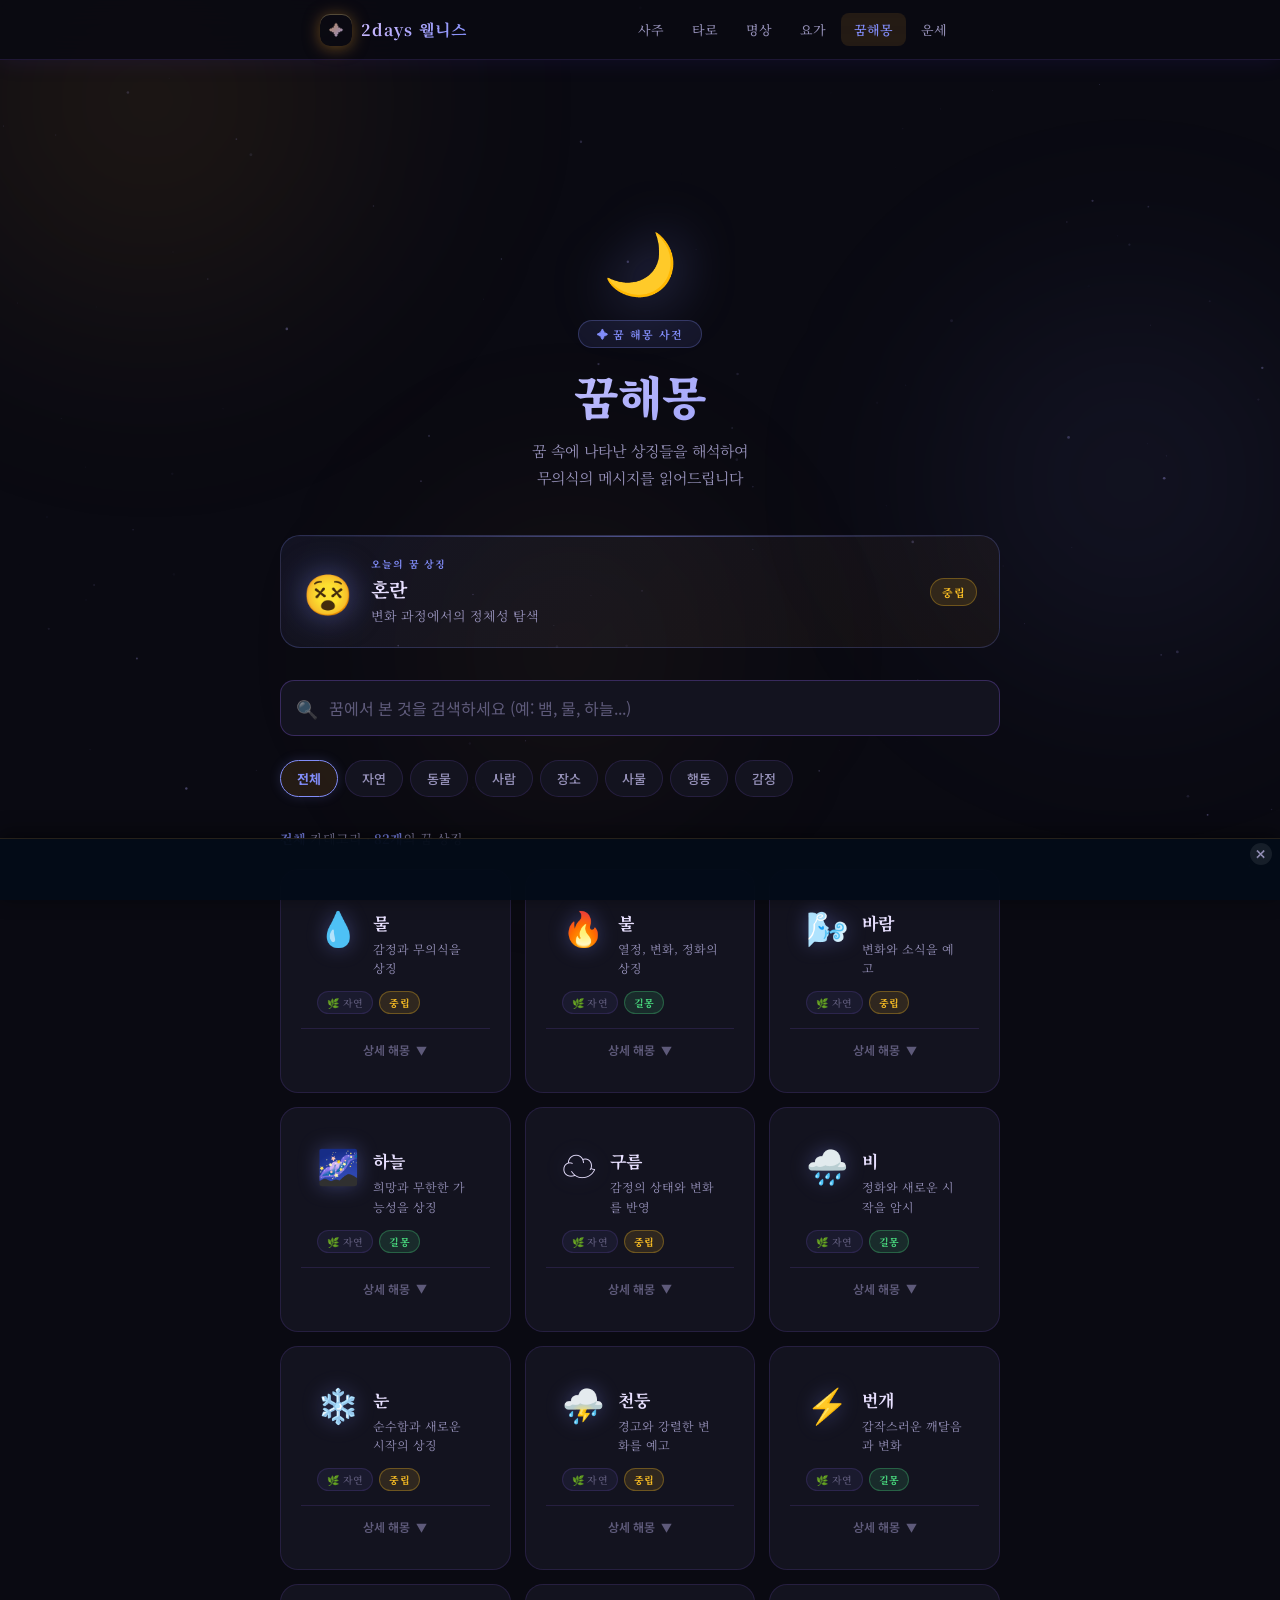
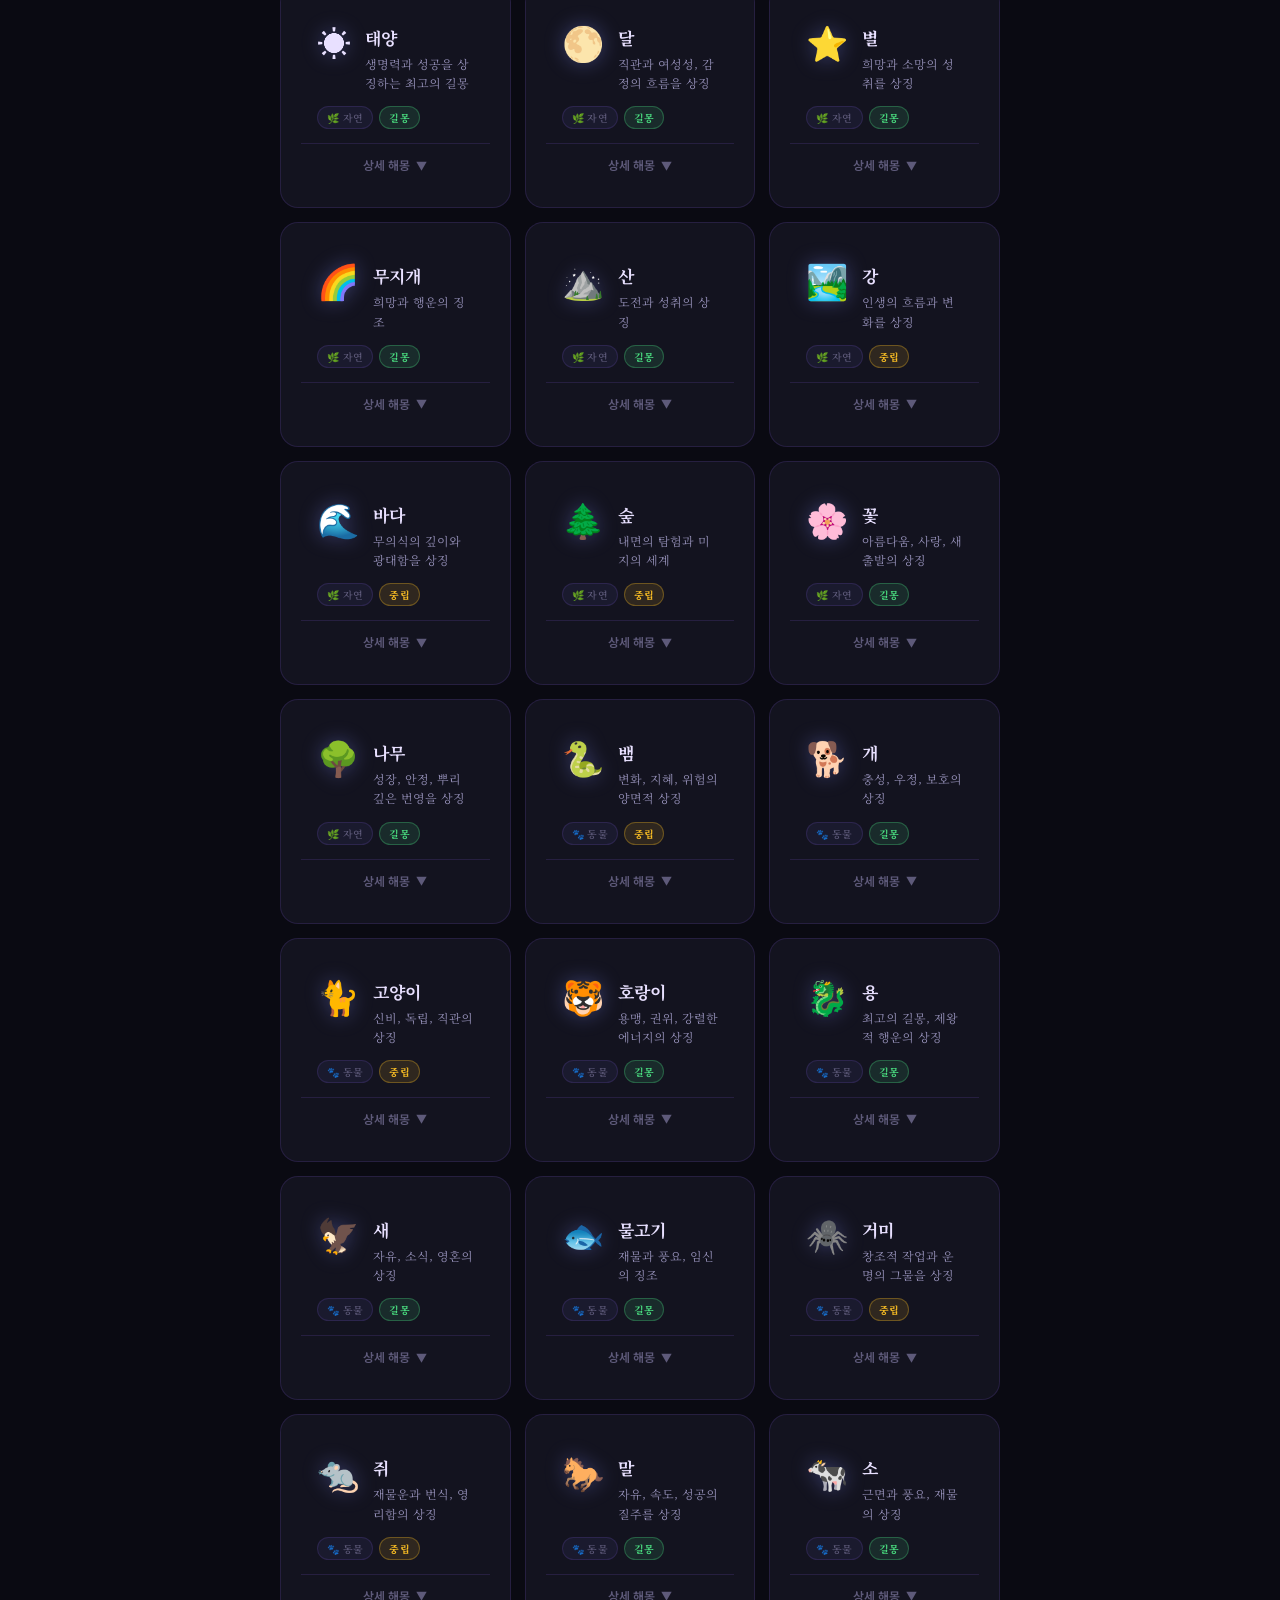
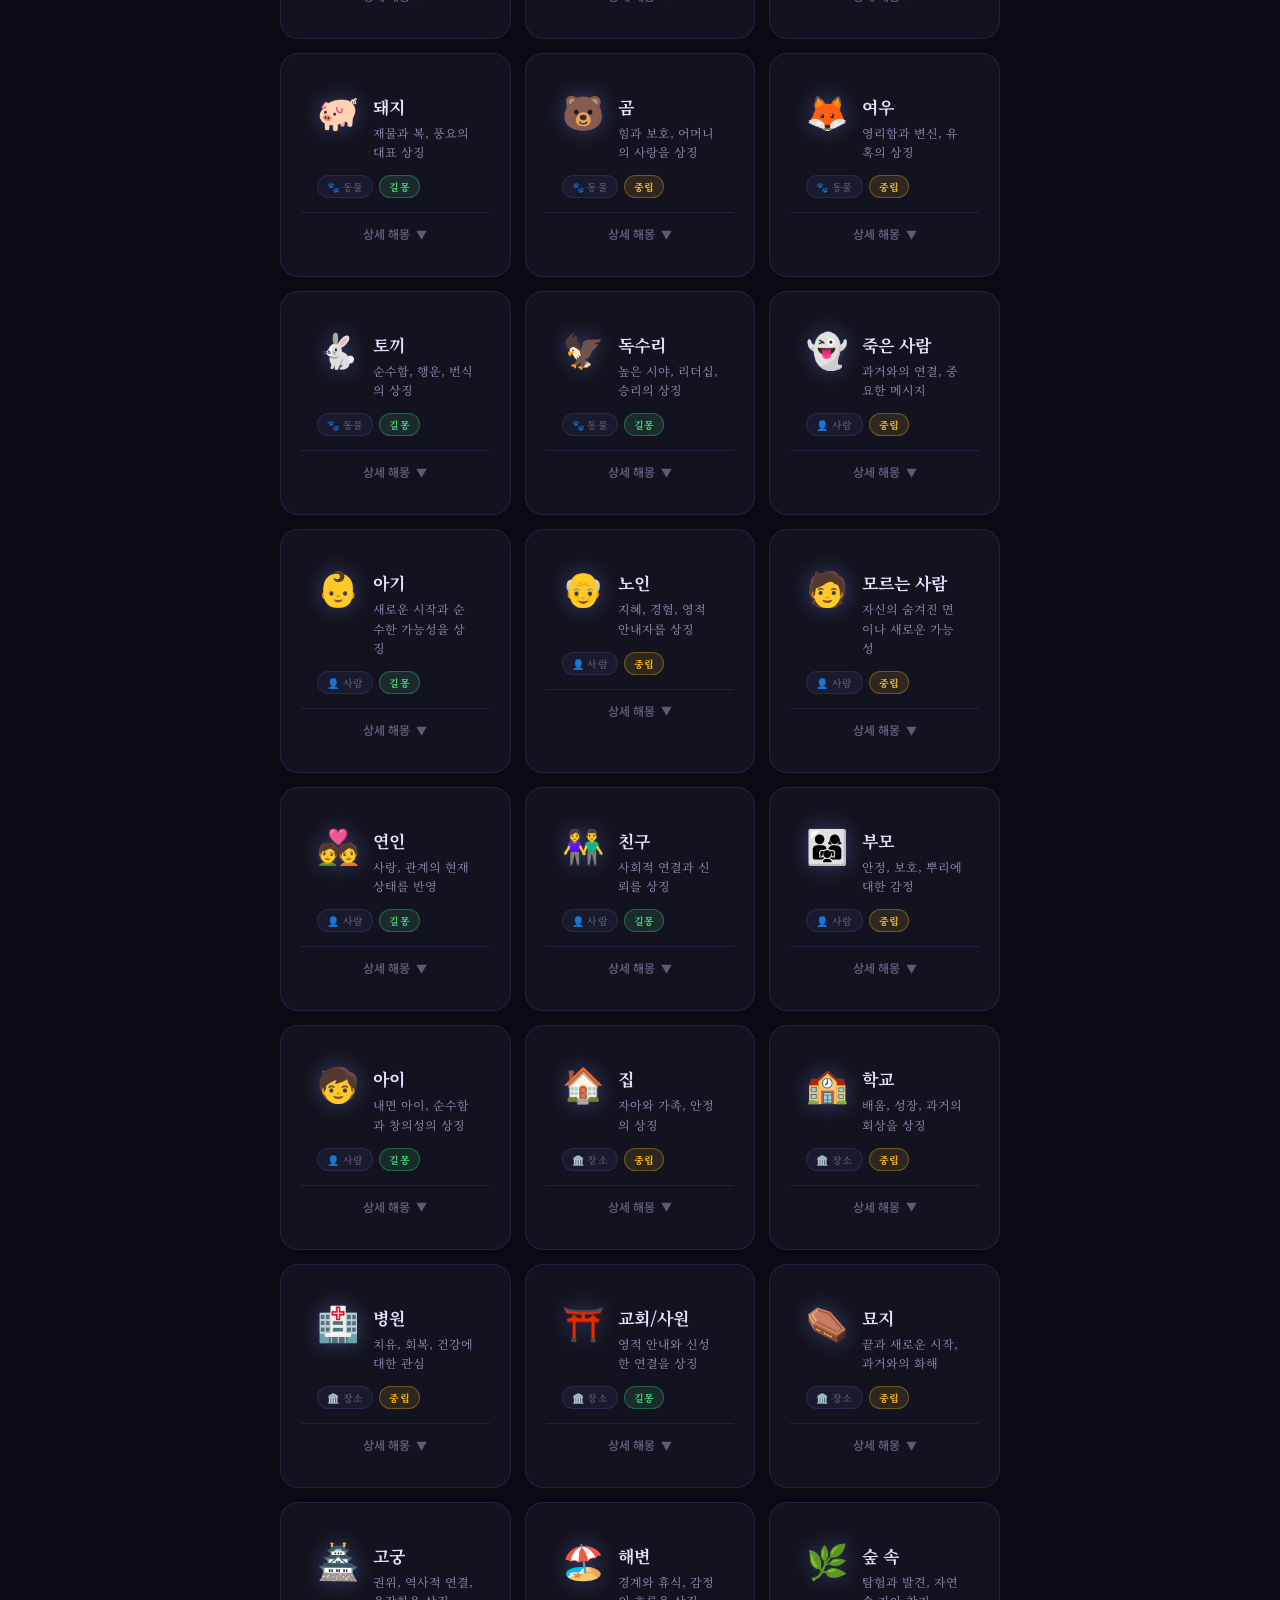
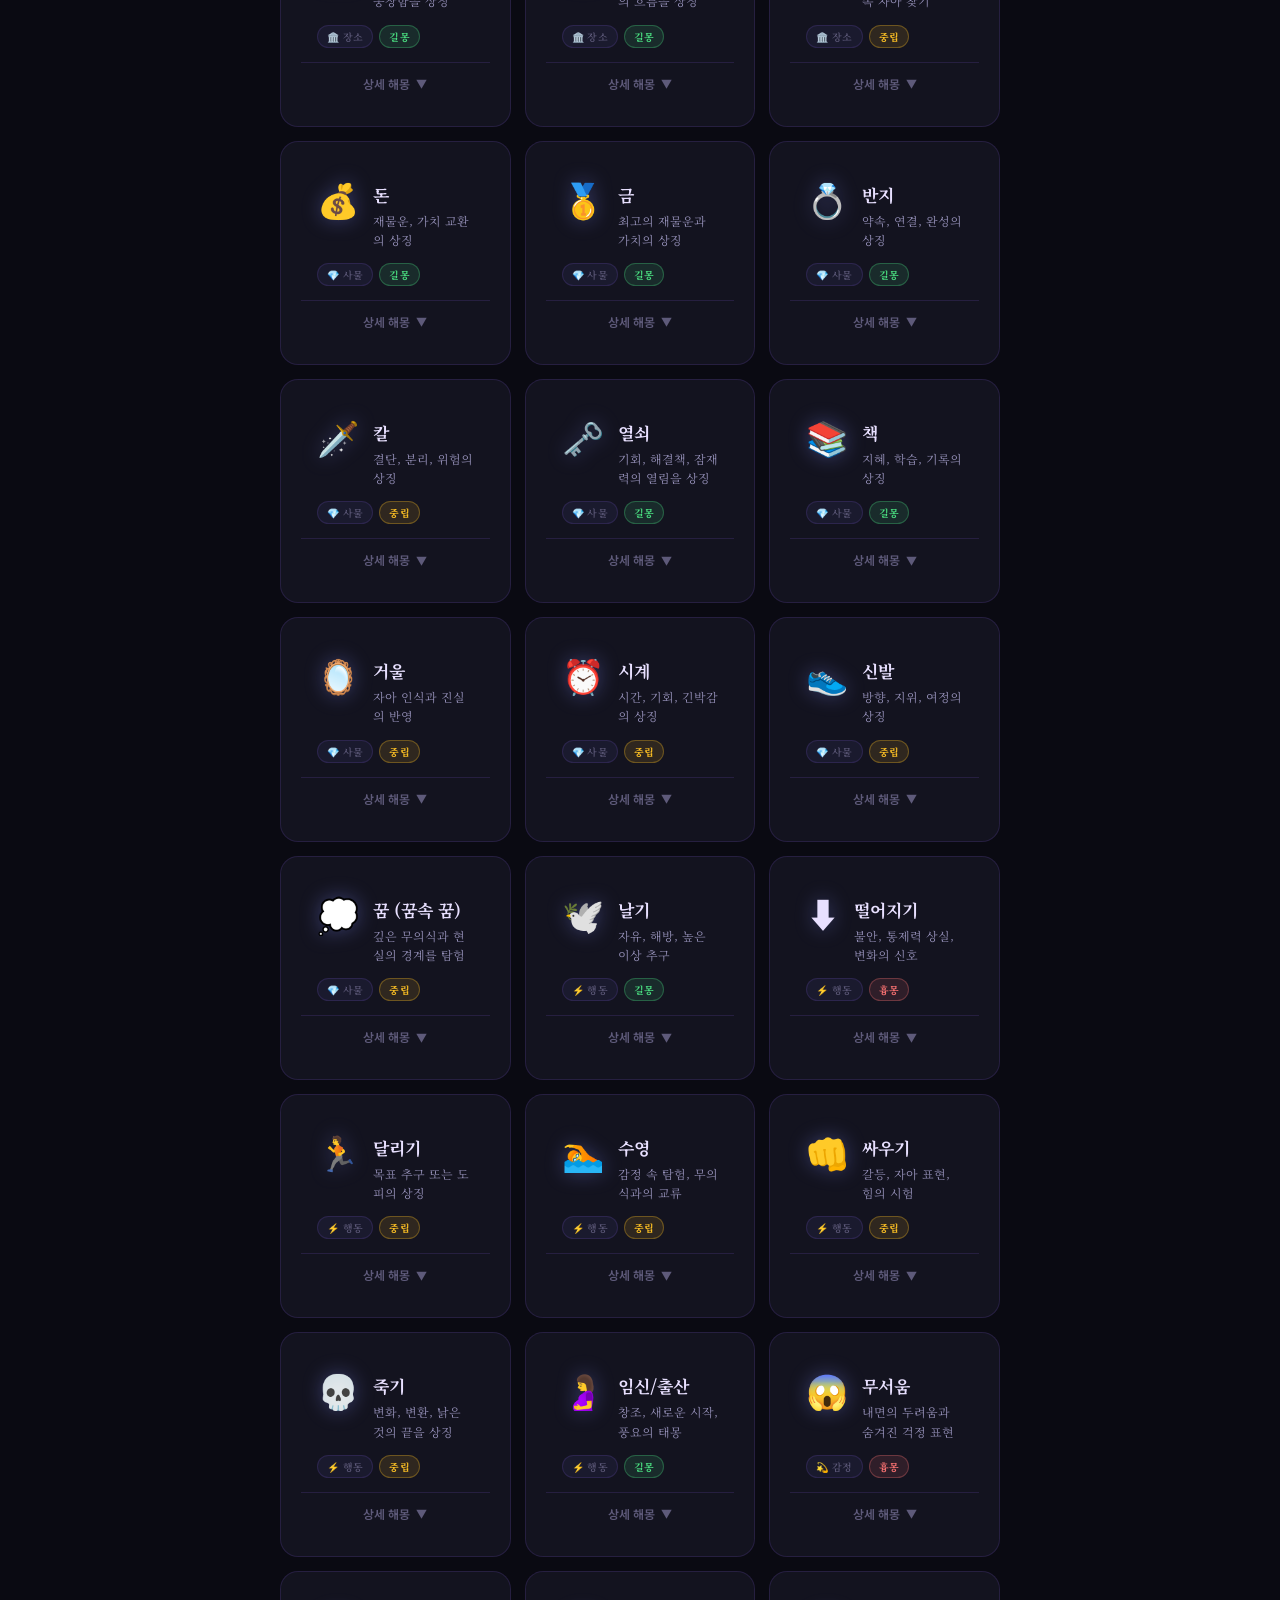
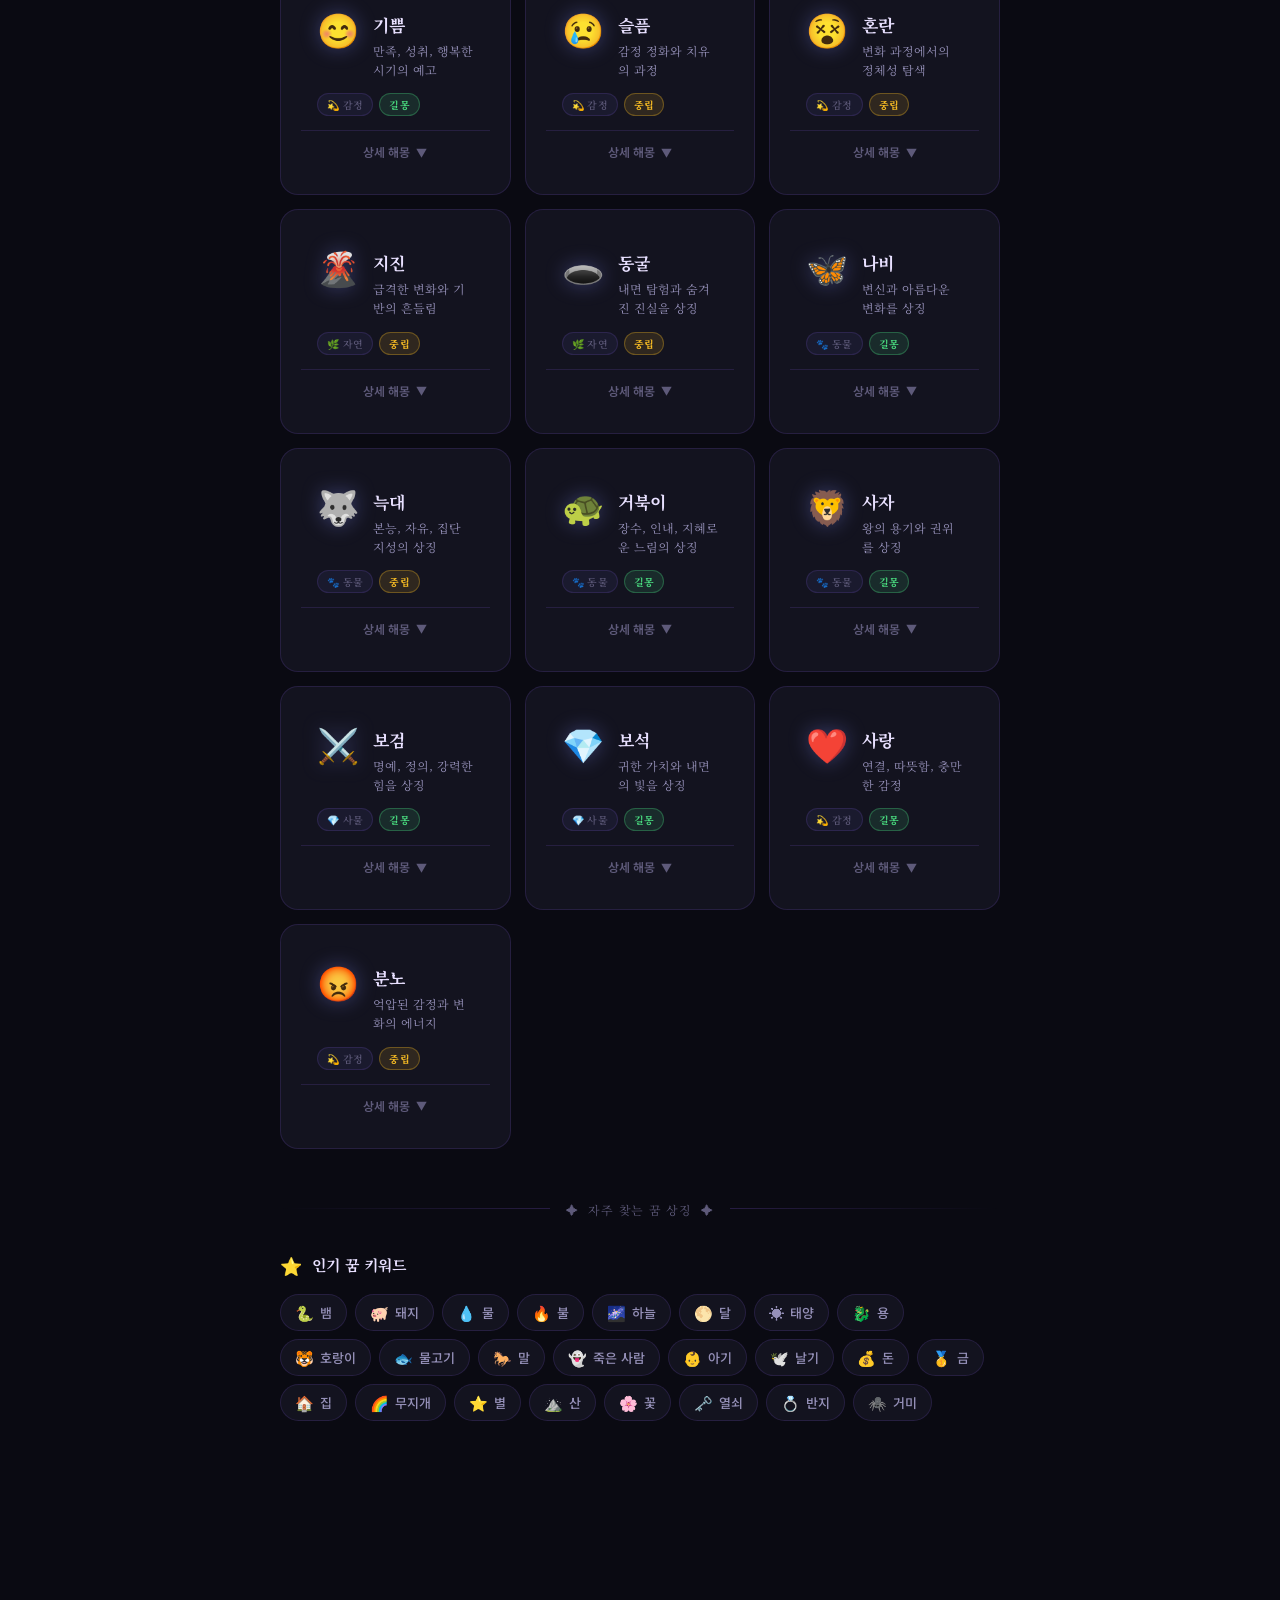
==== commit 92453284: "애드센스 로더 스크립트 삽입 수정 - 이전 Python 삽입 로직이 'style.css" />' vs 'style.css">' 패턴   불일치로 인해 7개 페이지 모두 AdSens" ====
--- a/dream.html
+++ b/dream.html
@@ -714,6 +714,8 @@
       opacity: 1;
     }
   </style>
+  <!-- Google AdSense -->
+  <script async src="https://pagead2.googlesyndication.com/pagead/js/adsbygoogle.js?client=ca-pub-8940400388075870" crossorigin="anonymous"></script>
 </head>
 <body>
 
--- a/style.css
+++ b/style.css
@@ -3336,6 +3336,7 @@
   border-radius: var(--r-md);
   padding: 8px 0 4px;
   overflow: hidden;
+  min-height: 100px;
 }
 .ad-label-bar {
   font-family: var(--sans);
@@ -3464,7 +3465,7 @@
 /* Ad unit area */
 .ad-modal-adunit {
   padding: 8px 16px;
-  min-height: 100px;
+  min-height: 120px;
   display: flex;
   align-items: center;
   justify-content: center;
